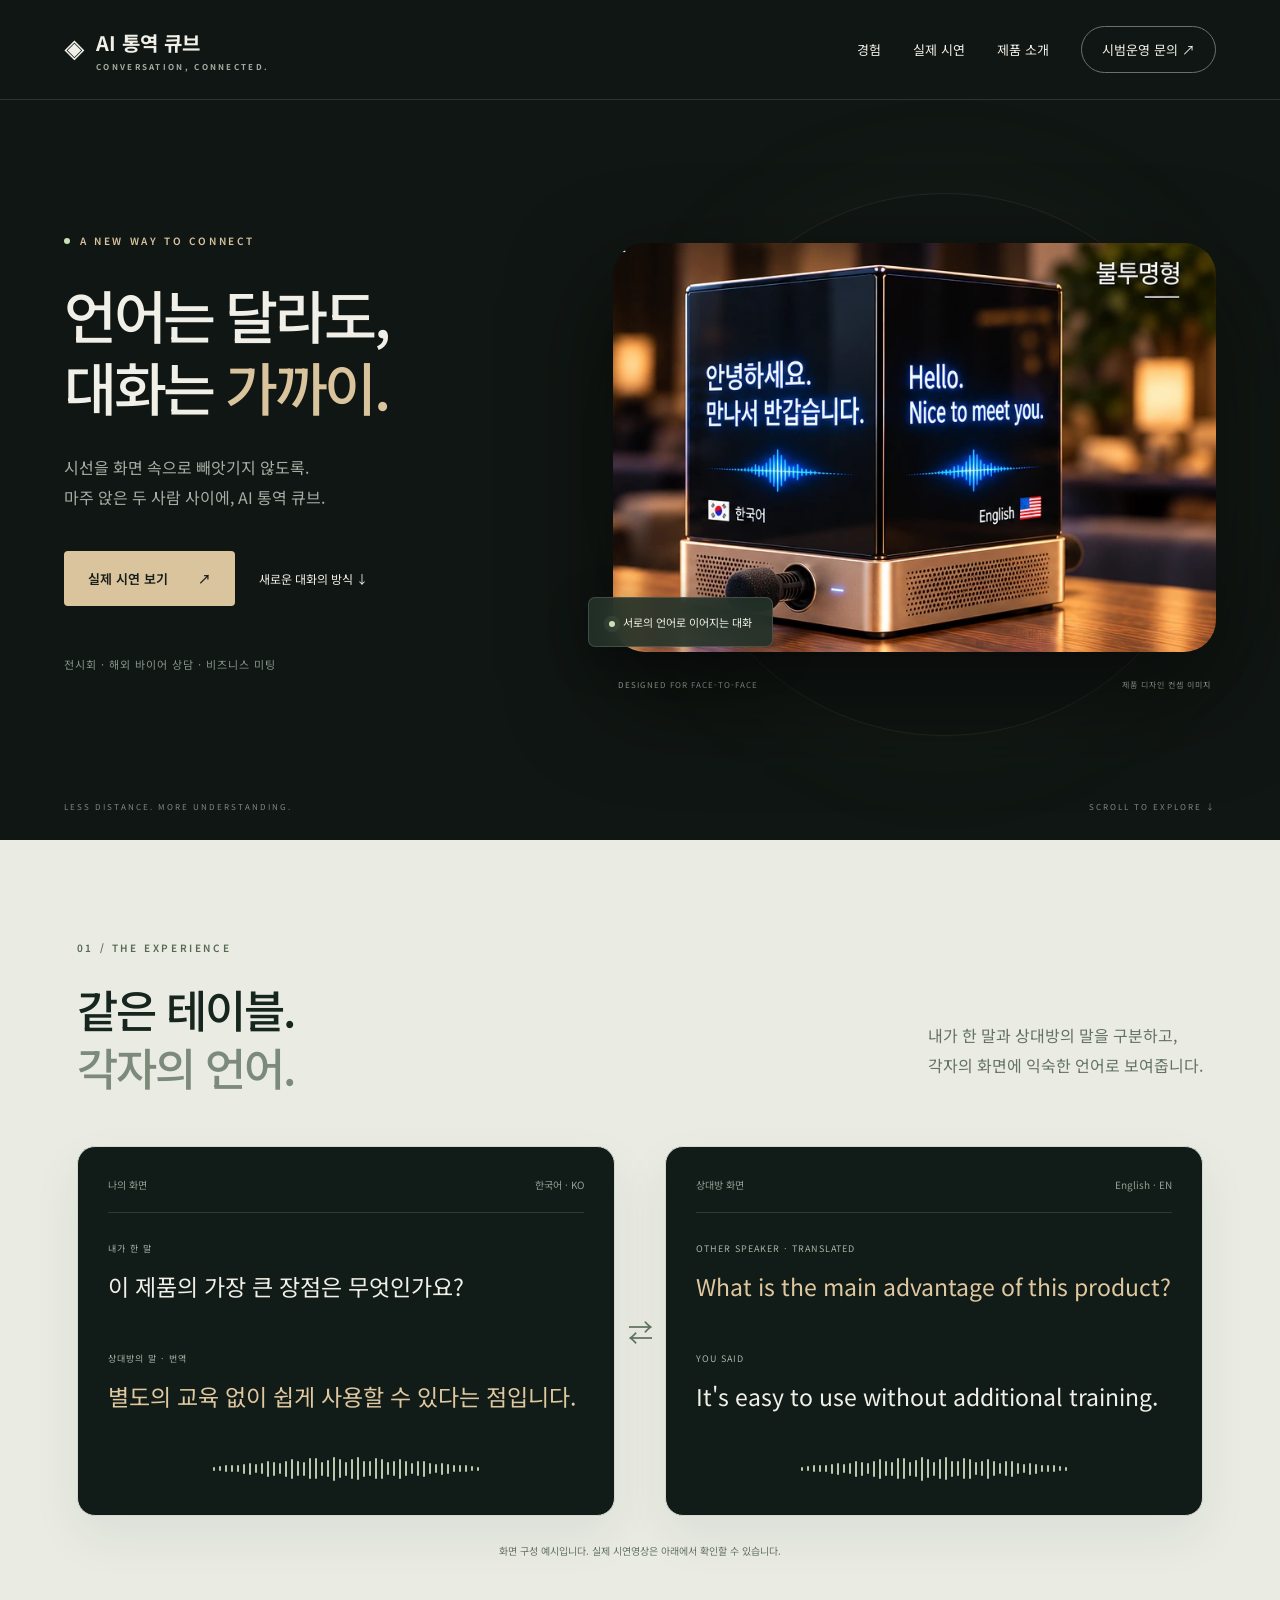
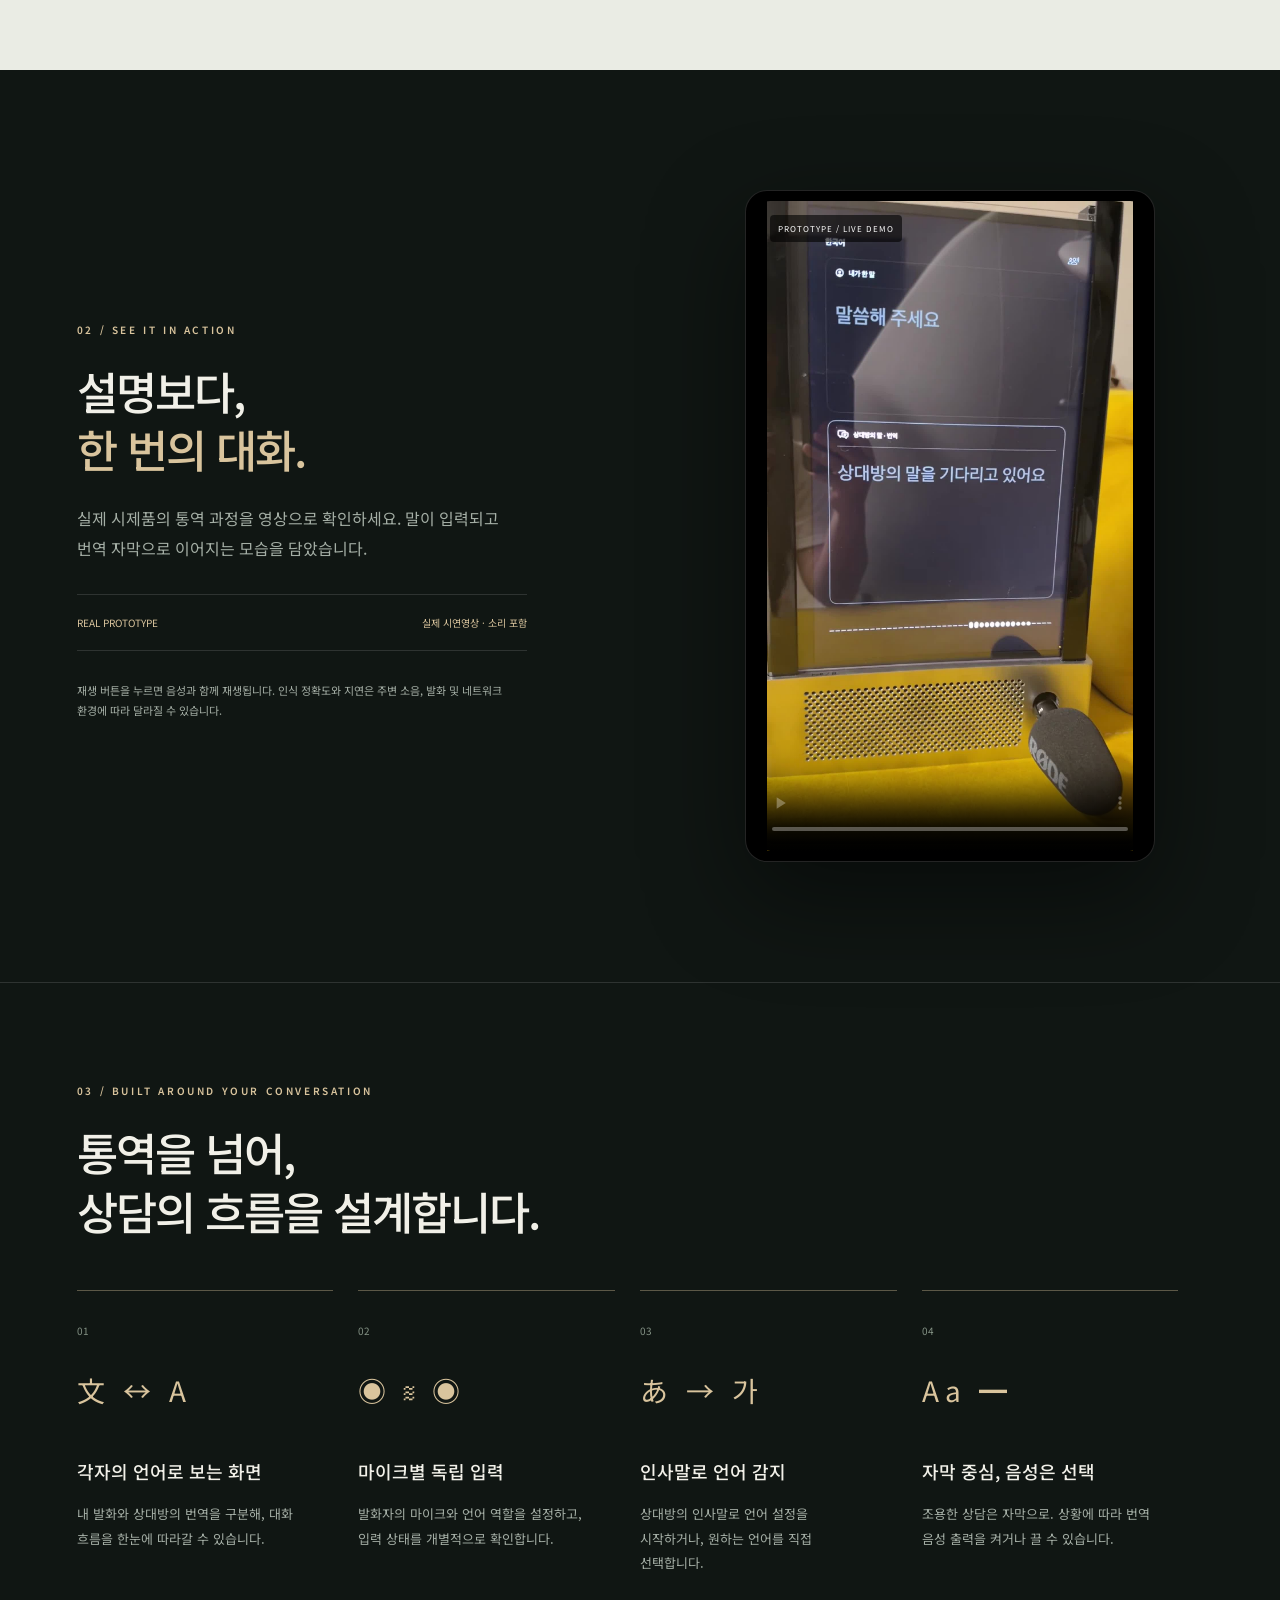
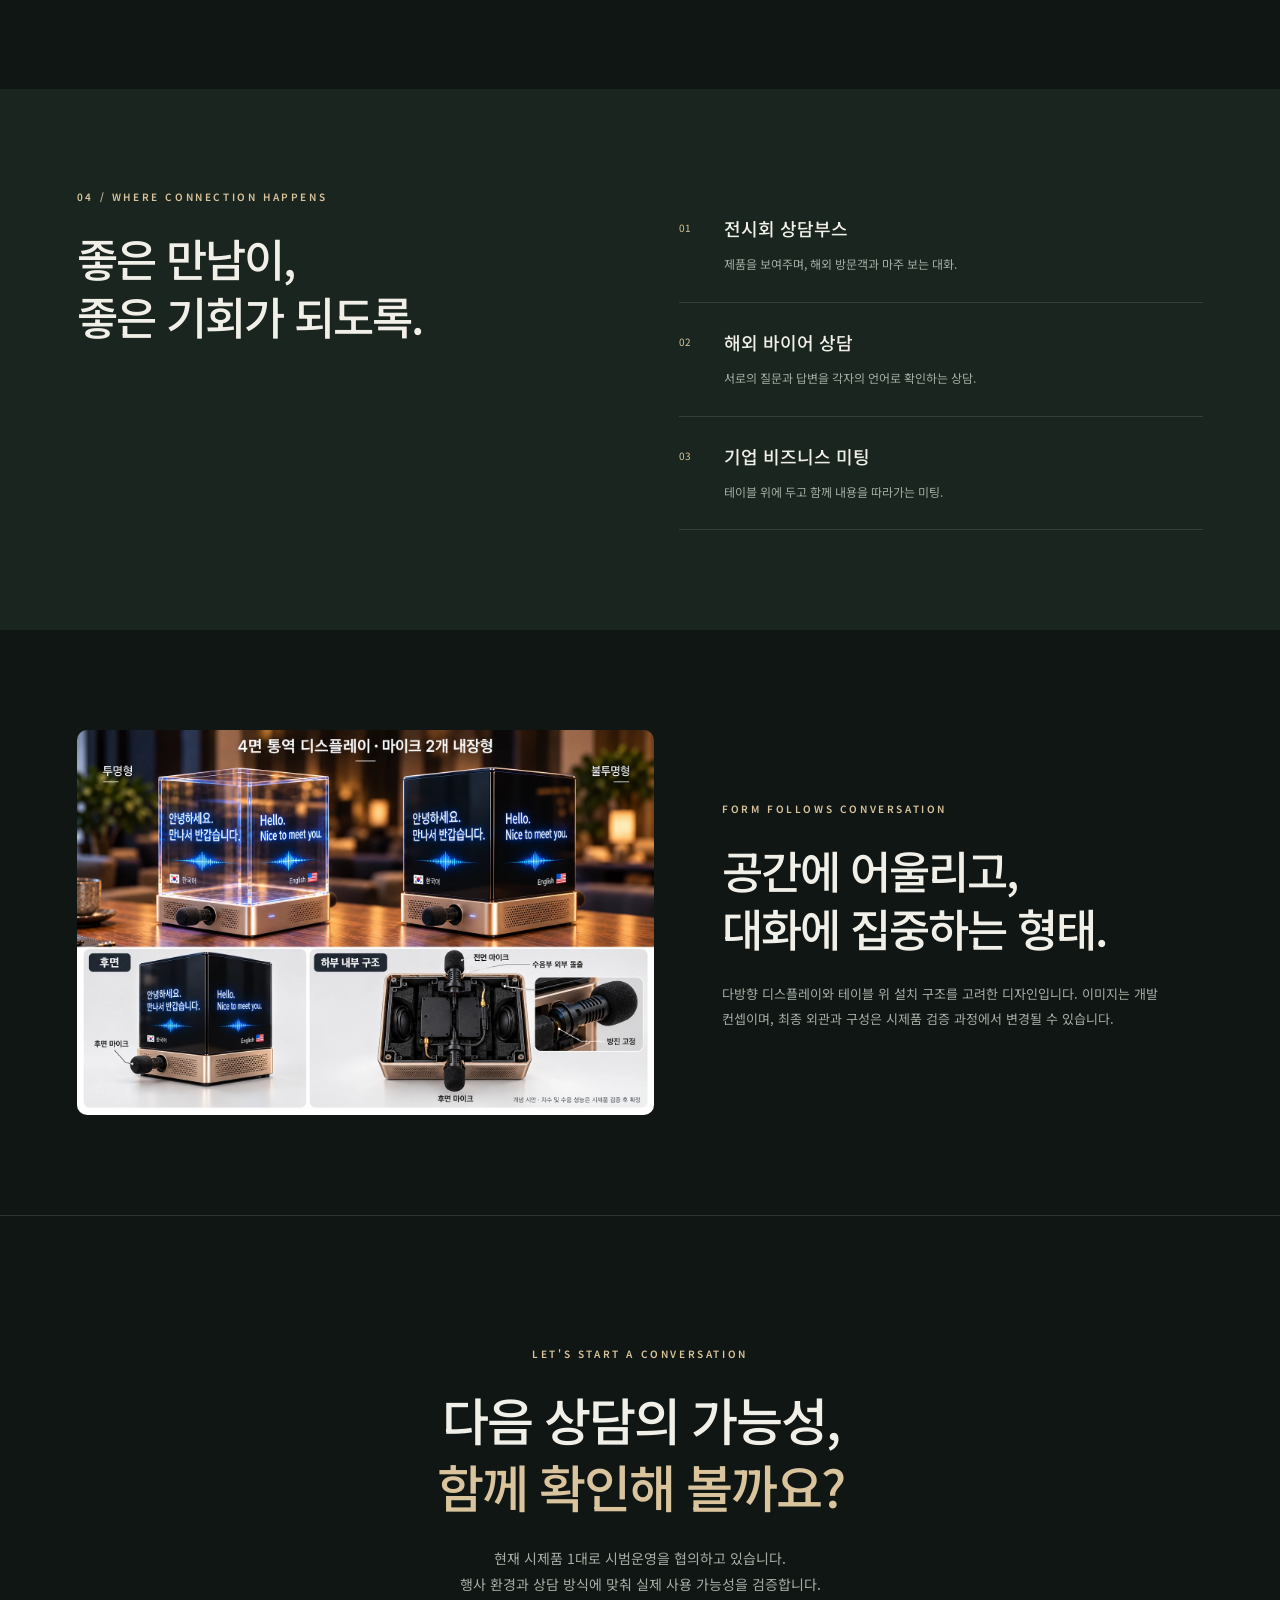
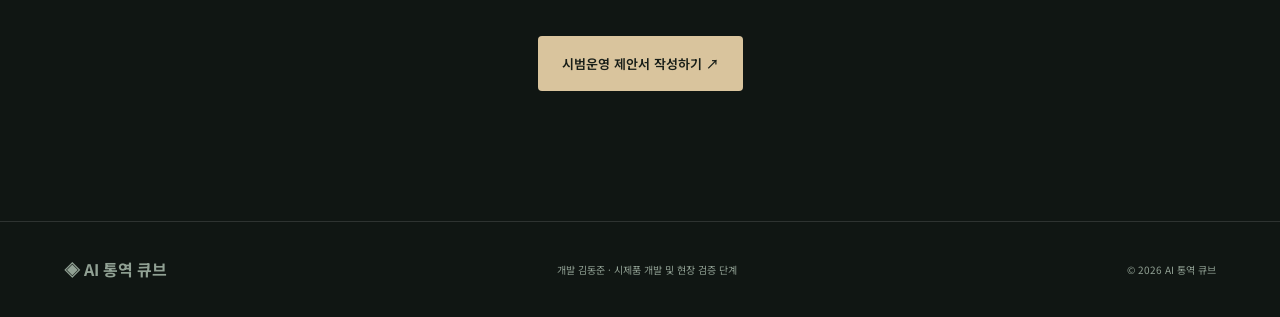
==== index.html @ 4a71ba2c "Create AI interpreter cube product website" ====
<!doctype html><html lang="ko"><head><meta charset="utf-8"><meta name="viewport" content="width=device-width,initial-scale=1"><meta name="theme-color" content="#101613"><meta name="description" content="마주 보는 대화, 각자의 언어로. 전시회와 해외 바이어 상담을 위한 AI 통역 큐브 시제품을 만나보세요."><title>AI 통역 큐브 — 대화에는 경계가 없도록</title><link rel="stylesheet" href="style.css"></head><body>
<a class="skip" href="#main">본문 바로가기</a><header><a class="brand" href="#">◈ <span>AI 통역 큐브<small>CONVERSATION, CONNECTED.</small></span></a><nav aria-label="주 메뉴"><a href="#experience">경험</a><a href="#demo">실제 시연</a><a href="#details">제품 소개</a><a class="nav-cta" href="#contact">시범운영 문의 ↗</a></nav></header>
<main id="main"><section class="hero"><div class="hero-copy"><div class="eyebrow"><i></i> A NEW WAY TO CONNECT</div><h1>언어는 달라도,<br>대화는 <em>가까이.</em></h1><p>시선을 화면 속으로 빼앗기지 않도록.<br>마주 앉은 두 사람 사이에, AI 통역 큐브.</p><div class="actions"><a class="button primary" href="#demo">실제 시연 보기 <span>↗</span></a><a class="text-link" href="#experience">새로운 대화의 방식 ↓</a></div><div class="hero-note">전시회 · 해외 바이어 상담 · 비즈니스 미팅</div></div><figure class="hero-product"><div class="orbit"></div><img src="assets/cube.webp" alt="검은 디스플레이와 샴페인 골드 하부를 가진 AI 통역 큐브 컨셉" fetchpriority="high"><figcaption><span>DESIGNED FOR FACE-TO-FACE</span><span>제품 디자인 컨셉 이미지</span></figcaption><div class="floating-label"><span class="pulse"></span>서로의 언어로 이어지는 대화</div></figure><div class="hero-bottom"><span>LESS DISTANCE. MORE UNDERSTANDING.</span><span>SCROLL TO EXPLORE ↓</span></div></section>
<section id="experience" class="experience section"><div class="eyebrow">01 / THE EXPERIENCE</div><div class="section-heading"><h2>같은 테이블.<br><span>각자의 언어.</span></h2><p>내가 한 말과 상대방의 말을 구분하고,<br>각자의 화면에 익숙한 언어로 보여줍니다.</p></div><div class="conversation"><article class="screen"><div class="screen-top"><span>나의 화면</span><span>한국어 · KO</span></div><div class="message own"><small>내가 한 말</small><p>이 제품의 가장 큰 장점은 무엇인가요?</p></div><div class="message translated"><small>상대방의 말 · 번역</small><p>별도의 교육 없이 쉽게 사용할 수 있다는 점입니다.</p></div><div class="wave" aria-hidden="true"></div></article><div class="connection" aria-hidden="true">⇄</div><article class="screen"><div class="screen-top"><span>상대방 화면</span><span>English · EN</span></div><div class="message translated"><small>OTHER SPEAKER · TRANSLATED</small><p>What is the main advantage of this product?</p></div><div class="message own"><small>YOU SAID</small><p>It's easy to use without additional training.</p></div><div class="wave" aria-hidden="true"></div></article></div><p class="caption">화면 구성 예시입니다. 실제 시연영상은 아래에서 확인할 수 있습니다.</p></section>
<section id="demo" class="demo section"><div class="demo-copy"><div class="eyebrow">02 / SEE IT IN ACTION</div><h2>설명보다,<br><em>한 번의 대화.</em></h2><p>실제 시제품의 통역 과정을 영상으로 확인하세요. 말이 입력되고 번역 자막으로 이어지는 모습을 담았습니다.</p><div class="demo-meta"><span>REAL PROTOTYPE</span><span>실제 시연영상 · 소리 포함</span></div><p class="fine">재생 버튼을 누르면 음성과 함께 재생됩니다. 인식 정확도와 지연은 주변 소음, 발화 및 네트워크 환경에 따라 달라질 수 있습니다.</p></div><div class="video-frame"><video controls playsinline preload="metadata" poster="assets/poster.jpg"><source src="assets/demo.mp4" type="video/mp4">브라우저가 동영상 재생을 지원하지 않습니다. <a href="assets/demo.mp4">영상 다운로드</a></video><span class="video-tag">PROTOTYPE / LIVE DEMO</span></div></section>
<section id="details" class="features section"><div class="eyebrow">03 / BUILT AROUND YOUR CONVERSATION</div><h2>통역을 넘어,<br>상담의 흐름을 설계합니다.</h2><div class="feature-grid"><article><b>01</b><div class="icon">文 ↔ A</div><h3>각자의 언어로 보는 화면</h3><p>내 발화와 상대방의 번역을 구분해, 대화 흐름을 한눈에 따라갈 수 있습니다.</p></article><article><b>02</b><div class="icon">◉ ≋ ◉</div><h3>마이크별 독립 입력</h3><p>발화자의 마이크와 언어 역할을 설정하고, 입력 상태를 개별적으로 확인합니다.</p></article><article><b>03</b><div class="icon">あ → 가</div><h3>인사말로 언어 감지</h3><p>상대방의 인사말로 언어 설정을 시작하거나, 원하는 언어를 직접 선택합니다.</p></article><article><b>04</b><div class="icon">Aa ━</div><h3>자막 중심, 음성은 선택</h3><p>조용한 상담은 자막으로. 상황에 따라 번역 음성 출력을 켜거나 끌 수 있습니다.</p></article></div></section>
<section class="usecase section"><div class="usecase-title"><div class="eyebrow">04 / WHERE CONNECTION HAPPENS</div><h2>좋은 만남이,<br>좋은 기회가 되도록.</h2></div><div class="usecase-list"><article><span>01</span><h3>전시회 상담부스</h3><p>제품을 보여주며, 해외 방문객과 마주 보는 대화.</p></article><article><span>02</span><h3>해외 바이어 상담</h3><p>서로의 질문과 답변을 각자의 언어로 확인하는 상담.</p></article><article><span>03</span><h3>기업 비즈니스 미팅</h3><p>테이블 위에 두고 함께 내용을 따라가는 미팅.</p></article></div></section>
<section class="design section"><img src="assets/concept.webp" alt="AI 통역 큐브의 외관 및 전후면 마이크 배치 컨셉" loading="lazy"><div><div class="eyebrow">FORM FOLLOWS CONVERSATION</div><h2>공간에 어울리고,<br>대화에 집중하는 형태.</h2><p>다방향 디스플레이와 테이블 위 설치 구조를 고려한 디자인입니다. 이미지는 개발 컨셉이며, 최종 외관과 구성은 시제품 검증 과정에서 변경될 수 있습니다.</p></div></section>
<section id="contact" class="contact section"><div class="eyebrow">LET'S START A CONVERSATION</div><h2>다음 상담의 가능성,<br><em>함께 확인해 볼까요?</em></h2><p>현재 시제품 1대로 시범운영을 협의하고 있습니다.<br>행사 환경과 상담 방식에 맞춰 실제 사용 가능성을 검증합니다.</p><button class="button primary" id="inquiry">시범운영 제안서 작성하기 ↗</button><div id="inquiry-panel" hidden><form id="inquiry-form"><label>회사 / 행사명<input name="company" required placeholder="회사 또는 행사 이름"></label><label>회신 이메일<input name="email" type="email" required placeholder="name@company.com"></label><label>문의 내용<textarea name="message" rows="4" required placeholder="행사 일정, 장소, 사용 환경 등을 알려주세요."></textarea></label><button class="button primary" type="submit">문의 내용 파일로 저장 ↓</button><p class="fine">현재 온라인 전송은 연결 전입니다. 내용을 파일로 저장한 뒤 제품 담당자에게 전달해 주세요.</p><p id="form-status" role="status"></p></form></div></section></main><footer><a class="brand" href="#">◈ AI 통역 큐브</a><span>개발 김동준 · 시제품 개발 및 현장 검증 단계</span><span>© 2026 AI 통역 큐브</span></footer><script src="app.js"></script></body></html>
---- style.css ----
@import url('https://fonts.googleapis.com/css2?family=Noto+Sans+KR:wght@400;500;600;700;800&display=swap');
:root{--bg:#101613;--cream:#f1f0e8;--muted:#a4aea5;--gold:#d9c49d;--line:#ffffff20}*{box-sizing:border-box}html{scroll-behavior:smooth;scroll-padding-top:110px}body{margin:0;background:var(--bg);color:var(--cream);font-family:'Noto Sans KR',sans-serif;word-break:keep-all;-webkit-font-smoothing:antialiased}a{color:inherit;text-decoration:none}button,input,textarea{font:inherit}button,a,input,textarea{outline-offset:6px}header{height:100px;display:flex;align-items:center;justify-content:space-between;padding:0 5%;border-bottom:1px solid var(--line);position:relative;z-index:3}.brand{display:flex;gap:12px;align-items:center;font-size:20px;font-weight:700}.brand>span{display:grid;gap:4px}.brand small{font-size:8px;letter-spacing:2.3px;color:var(--muted)}nav{display:flex;gap:32px;align-items:center;font-size:13px}nav a:hover,.text-link:hover{color:var(--gold)}.nav-cta{border:1px solid #697269;border-radius:30px;padding:13px 20px}.skip{position:fixed;top:-100px;background:white;color:black;z-index:9;padding:15px}.skip:focus{top:0}.hero{position:relative;min-height:740px;max-width:1600px;margin:auto;display:grid;grid-template-columns:1fr 1.15fr;align-items:center;gap:24px;padding:75px 5% 110px;overflow:hidden}.eyebrow{font-size:10px;letter-spacing:2.6px;font-weight:600;color:var(--gold);display:flex;align-items:center;gap:10px}.eyebrow i,.pulse{width:6px;height:6px;display:inline-block;background:#c8e0b4;border-radius:50%}.hero h1{font-size:clamp(44px,4.5vw,76px);font-weight:500;line-height:1.25;letter-spacing:-3.5px;margin:30px 0}em{font-style:normal;color:var(--gold)}p{font-size:16px;line-height:1.9;color:var(--muted)}.actions{display:flex;align-items:center;gap:24px;margin-top:38px}.button{display:inline-flex;gap:30px;justify-content:space-between;align-items:center;border-radius:4px;border:0;padding:18px 24px;font-size:13px;font-weight:600;cursor:pointer;transition:transform .3s,background .3s}.primary{background:var(--gold);color:#171d17}.primary:hover{background:#ead7b8;transform:translateY(-3px)}.text-link{font-size:12px}.hero-note{margin-top:50px;font-size:11px;color:#859389;letter-spacing:1px}.hero-product{margin:0;position:relative;padding:50px 0 0;perspective:1000px}.hero-product>img{width:100%;border-radius:32px;position:relative;box-shadow:0 40px 100px #0008;animation:float 8s ease-in-out infinite}.hero-product figcaption{display:flex;justify-content:space-between;font-size:8px;color:var(--muted);letter-spacing:1px;margin:22px 5px}.orbit{position:absolute;width:90%;aspect-ratio:1;border:1px solid #d9c49d18;border-radius:50%;top:0;left:10%;box-shadow:0 0 150px #b3b98b0c}.floating-label{position:absolute;bottom:65px;left:-25px;background:#233229e8;border:1px solid #ffffff25;padding:16px 20px;font-size:11px;border-radius:7px;backdrop-filter:blur(12px);box-shadow:0 10px 40px #0005}.pulse{margin-right:8px;box-shadow:0 0 0 5px #c8e0b411}.hero-bottom{position:absolute;bottom:28px;left:5%;right:5%;display:flex;justify-content:space-between;color:#7b8a80;font-size:8px;letter-spacing:2px}.section{padding:100px 6%;max-width:1600px;margin:auto}.experience{background:#eaece4;color:#16251d;max-width:none}.experience>.eyebrow{color:#566951}.section-heading{display:flex;justify-content:space-between;align-items:end;margin:25px 0 50px}h2{font-size:clamp(32px,3.5vw,52px);font-weight:500;letter-spacing:-2px;line-height:1.3;margin:25px 0}.section-heading h2{margin:0}.section-heading h2 span{color:#7c8a7b}.section-heading p{color:#657262}.conversation{display:grid;grid-template-columns:1fr 50px 1fr;align-items:center}.screen{background:#111b17;border:1px solid #d5d9cd;border-radius:18px;padding:30px;min-height:370px;box-shadow:0 20px 50px #14291c12;color:var(--cream)}.screen-top{display:flex;justify-content:space-between;font-size:10px;color:#91a194;border-bottom:1px solid var(--line);padding-bottom:20px}.message{padding:20px 0 6px}.message small{font-size:9px;letter-spacing:1px;color:#a4b5a6}.message p{color:#f1f0e8;font-size:23px;line-height:1.55;margin:12px 0}.message.translated p{color:#dfc89f}.connection{text-align:center;font-size:25px;color:#60745e}.wave{height:22px;display:flex;align-items:center;justify-content:center;gap:4px;margin-top:25px}.wave i{width:2px;height:var(--h);background:#b6c9ac;border-radius:2px;animation:wave 1.4s ease-in-out infinite;animation-delay:var(--d)}.caption{font-size:10px;text-align:center;color:#63725f;margin-top:25px}.demo{display:grid;grid-template-columns:1fr 1fr;align-items:center;gap:10%;padding-top:120px;padding-bottom:120px}.demo-copy{max-width:450px}.demo-meta{border-top:1px solid var(--line);border-bottom:1px solid var(--line);padding:20px 0;display:flex;justify-content:space-between;font-size:10px;color:var(--gold);margin:30px 0}.fine{font-size:11px;line-height:1.8}.video-frame{max-width:410px;justify-self:center;position:relative;width:100%;background:#000;border:1px solid #ffffff24;padding:10px;border-radius:22px;box-shadow:0 35px 100px #0007}.video-frame video{width:100%;display:block;border-radius:14px;max-height:650px;background:#000}.video-tag{position:absolute;top:24px;left:24px;font-size:8px;background:#0009;padding:8px;border-radius:4px;pointer-events:none;color:#fff;letter-spacing:1px}.features{border-top:1px solid var(--line)}.feature-grid{display:grid;grid-template-columns:repeat(4,1fr);gap:0;margin-top:50px}.feature-grid article{border-top:1px solid #d9c49d60;padding:25px 25px 0 0;margin-right:25px}.feature-grid b{font-size:10px;color:#849285;font-weight:400}.icon{font-size:28px;color:var(--gold);height:100px;display:flex;align-items:center;letter-spacing:5px}h3{font-size:18px;font-weight:500}.feature-grid p{font-size:13px}.usecase{display:grid;grid-template-columns:1fr 1fr;gap:7%;background:#19251e;max-width:none}.usecase-list article{display:grid;grid-template-columns:30px 1fr;gap:0 15px;padding:26px 0;border-bottom:1px solid var(--line)}.usecase-list article>span{grid-row:span 2;font-size:10px;color:var(--gold);padding-top:5px}.usecase-list h3{margin:0}.usecase-list p{font-size:12px;margin-bottom:0}.design{display:grid;grid-template-columns:1.2fr 1fr;gap:6%;align-items:center}.design img{width:100%;border-radius:10px}.design p{font-size:13px}.contact{text-align:center;padding-top:130px;padding-bottom:130px;border-top:1px solid var(--line)}.contact .eyebrow{justify-content:center}.contact h2{font-size:clamp(35px,4vw,60px)}.contact .button{margin-top:24px}.contact p{font-size:14px}footer{padding:35px 5%;border-top:1px solid var(--line);display:flex;justify-content:space-between;align-items:center;color:#91a194;gap:20px}footer .brand{font-size:16px}footer span{font-size:10px}#inquiry-panel{max-width:550px;margin:40px auto 0;text-align:left}form{display:grid;gap:18px}label{display:grid;gap:10px;font-size:12px}input,textarea{width:100%;border:1px solid #ffffff30;background:#1e2c23;color:white;border-radius:6px;padding:15px}textarea{resize:vertical}.reveal{opacity:0;transform:translateY(22px);transition:opacity .8s,transform .8s}.reveal.visible{opacity:1;transform:none}@keyframes float{50%{transform:translateY(-12px)}}@keyframes wave{50%{transform:scaleY(.4)}}@media(max-width:900px){header{height:85px}nav{gap:20px}nav>a:not(.nav-cta){display:none}.hero{grid-template-columns:1fr;padding-top:55px}.hero-copy{max-width:620px}.hero-product{max-width:650px;margin:0 auto;width:100%;padding-top:15px}.hero h1{font-size:56px}.hero-bottom{font-size:7px}.section{padding:70px 6%}.demo{gap:6%}.feature-grid{grid-template-columns:1fr 1fr;gap:30px}.design{grid-template-columns:1fr}.design img{order:2}.floating-label{left:10px}.section-heading{align-items:start;gap:30px}.message p{font-size:19px}.screen{padding:22px}.usecase{grid-template-columns:1fr}.demo h2{font-size:40px}}@media(max-width:600px){.brand{font-size:15px}.nav-cta{padding:11px 13px;font-size:10px}.hero h1{font-size:46px;letter-spacing:-2.5px}.actions{gap:16px}.button{padding:16px;font-size:12px}.text-link{font-size:10px}.hero-bottom span:last-child{display:none}.hero-note{margin-top:28px}.hero-product figcaption{font-size:7px}.section-heading{display:block}.section-heading p{font-size:13px;margin-top:25px}.conversation{grid-template-columns:1fr;gap:18px}.connection{display:none}.screen{min-height:320px}.message p{font-size:22px}.demo{grid-template-columns:1fr;gap:35px}.video-frame{max-width:330px}.feature-grid{gap:24px}.feature-grid article{padding-right:8px;margin:0}.feature-grid h3{font-size:15px}.feature-grid p{font-size:12px}footer{flex-wrap:wrap}footer .brand{width:100%}.contact p{font-size:12px}.floating-label{font-size:9px;padding:12px}}@media(prefers-reduced-motion:reduce){html{scroll-behavior:auto}*,*::before,*::after{animation:none!important;transition:none!important}.reveal{opacity:1;transform:none}}
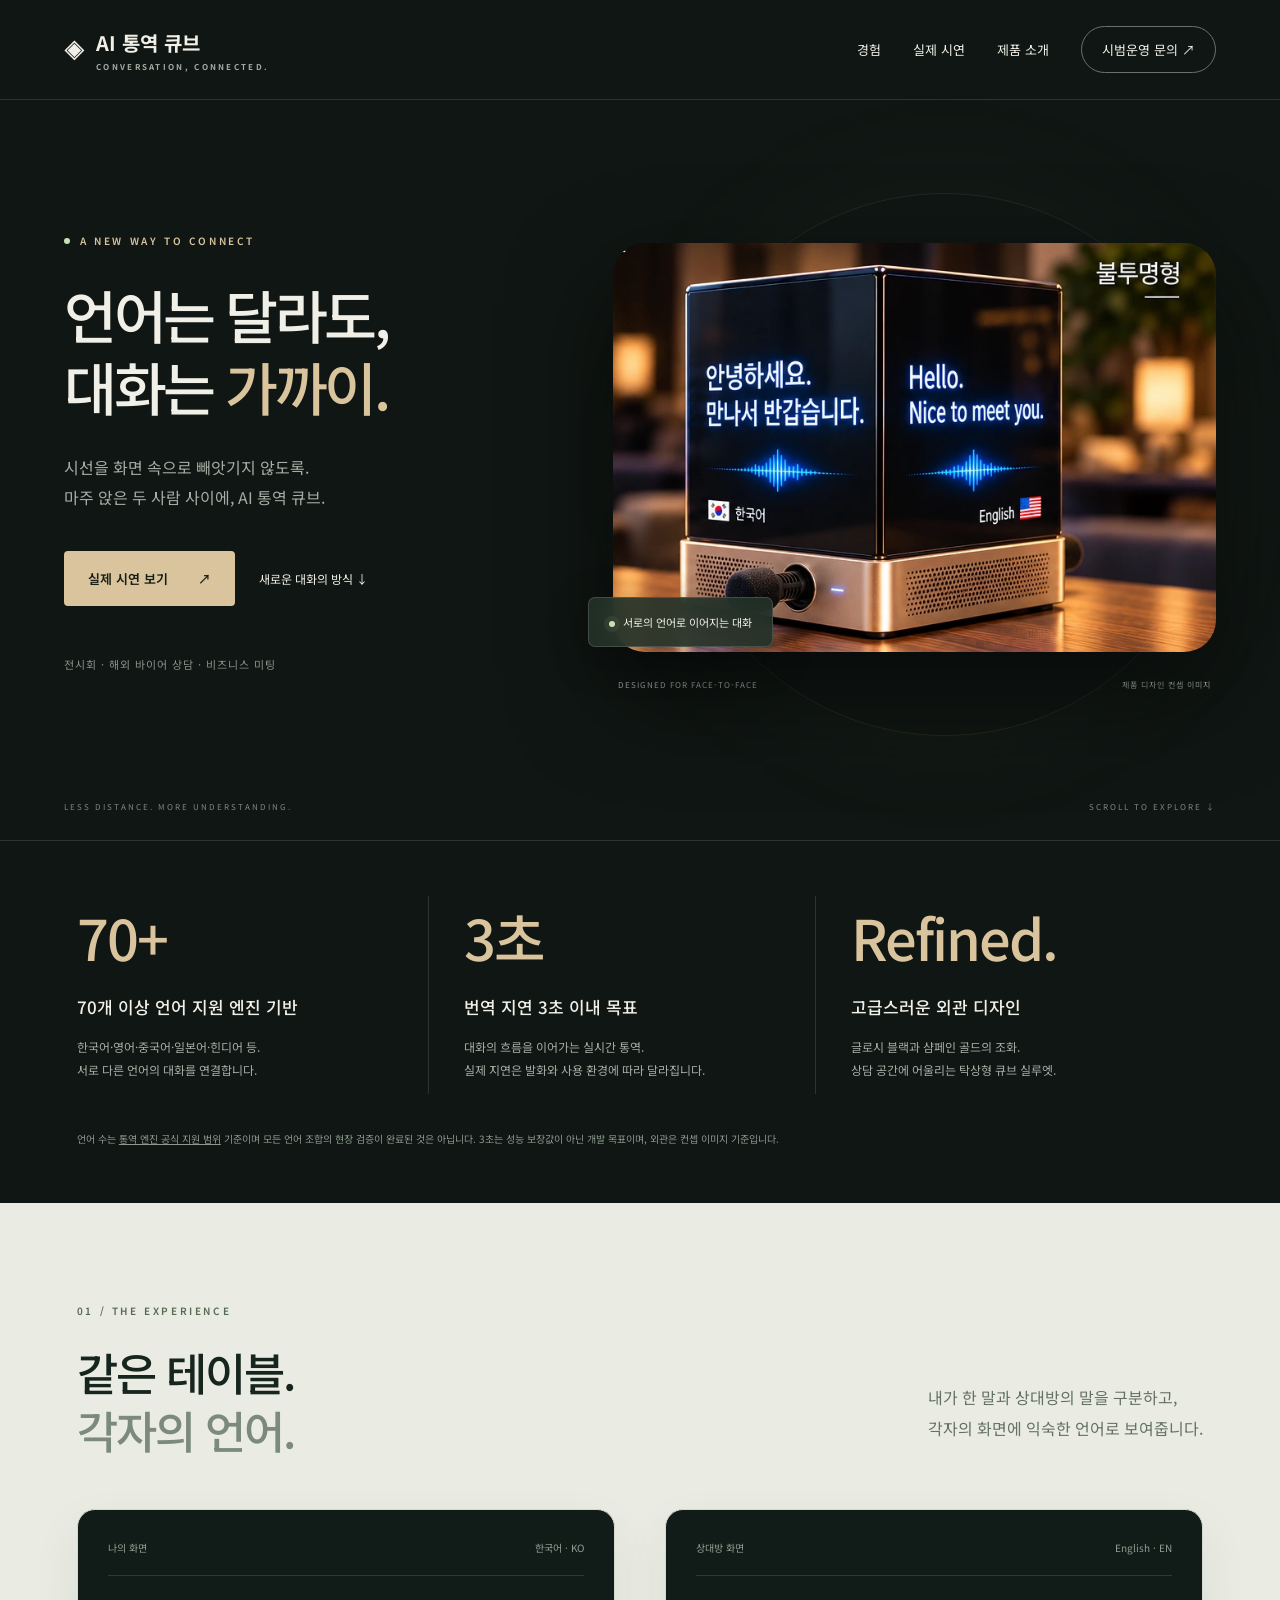
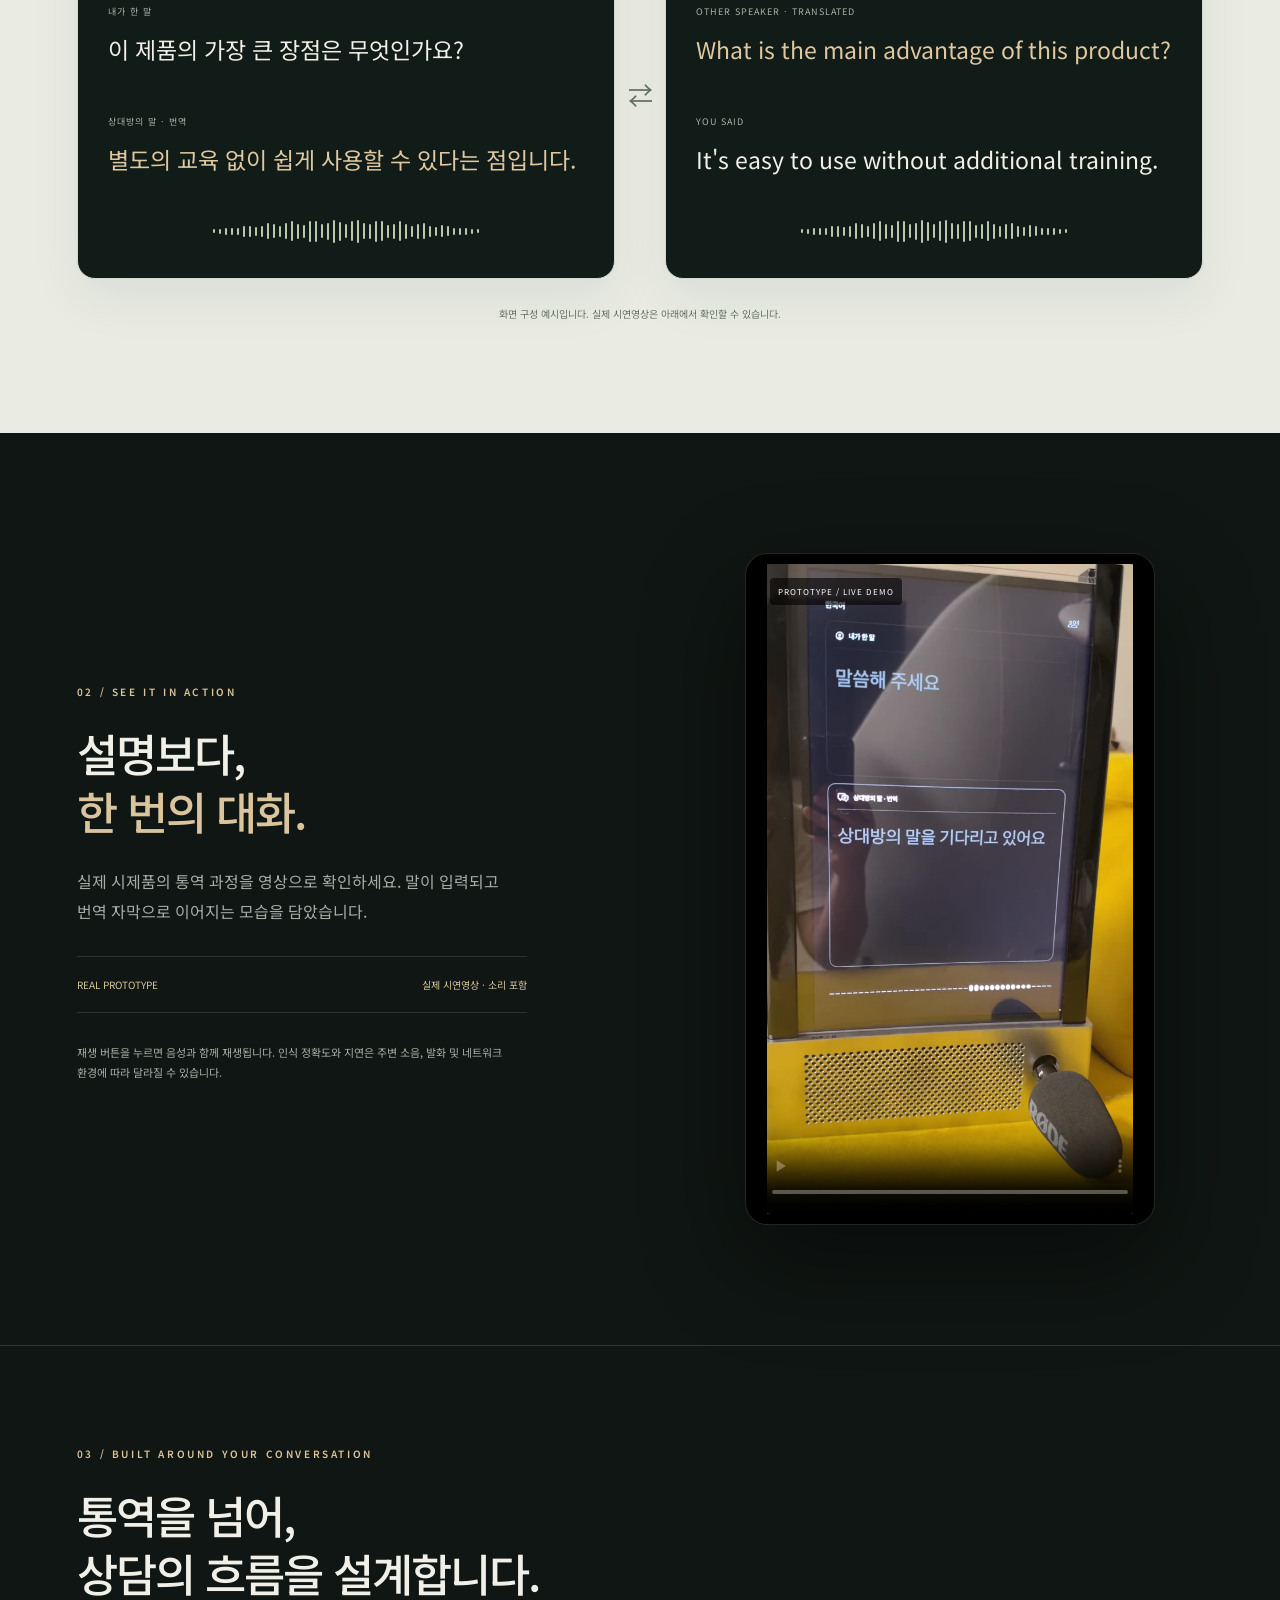
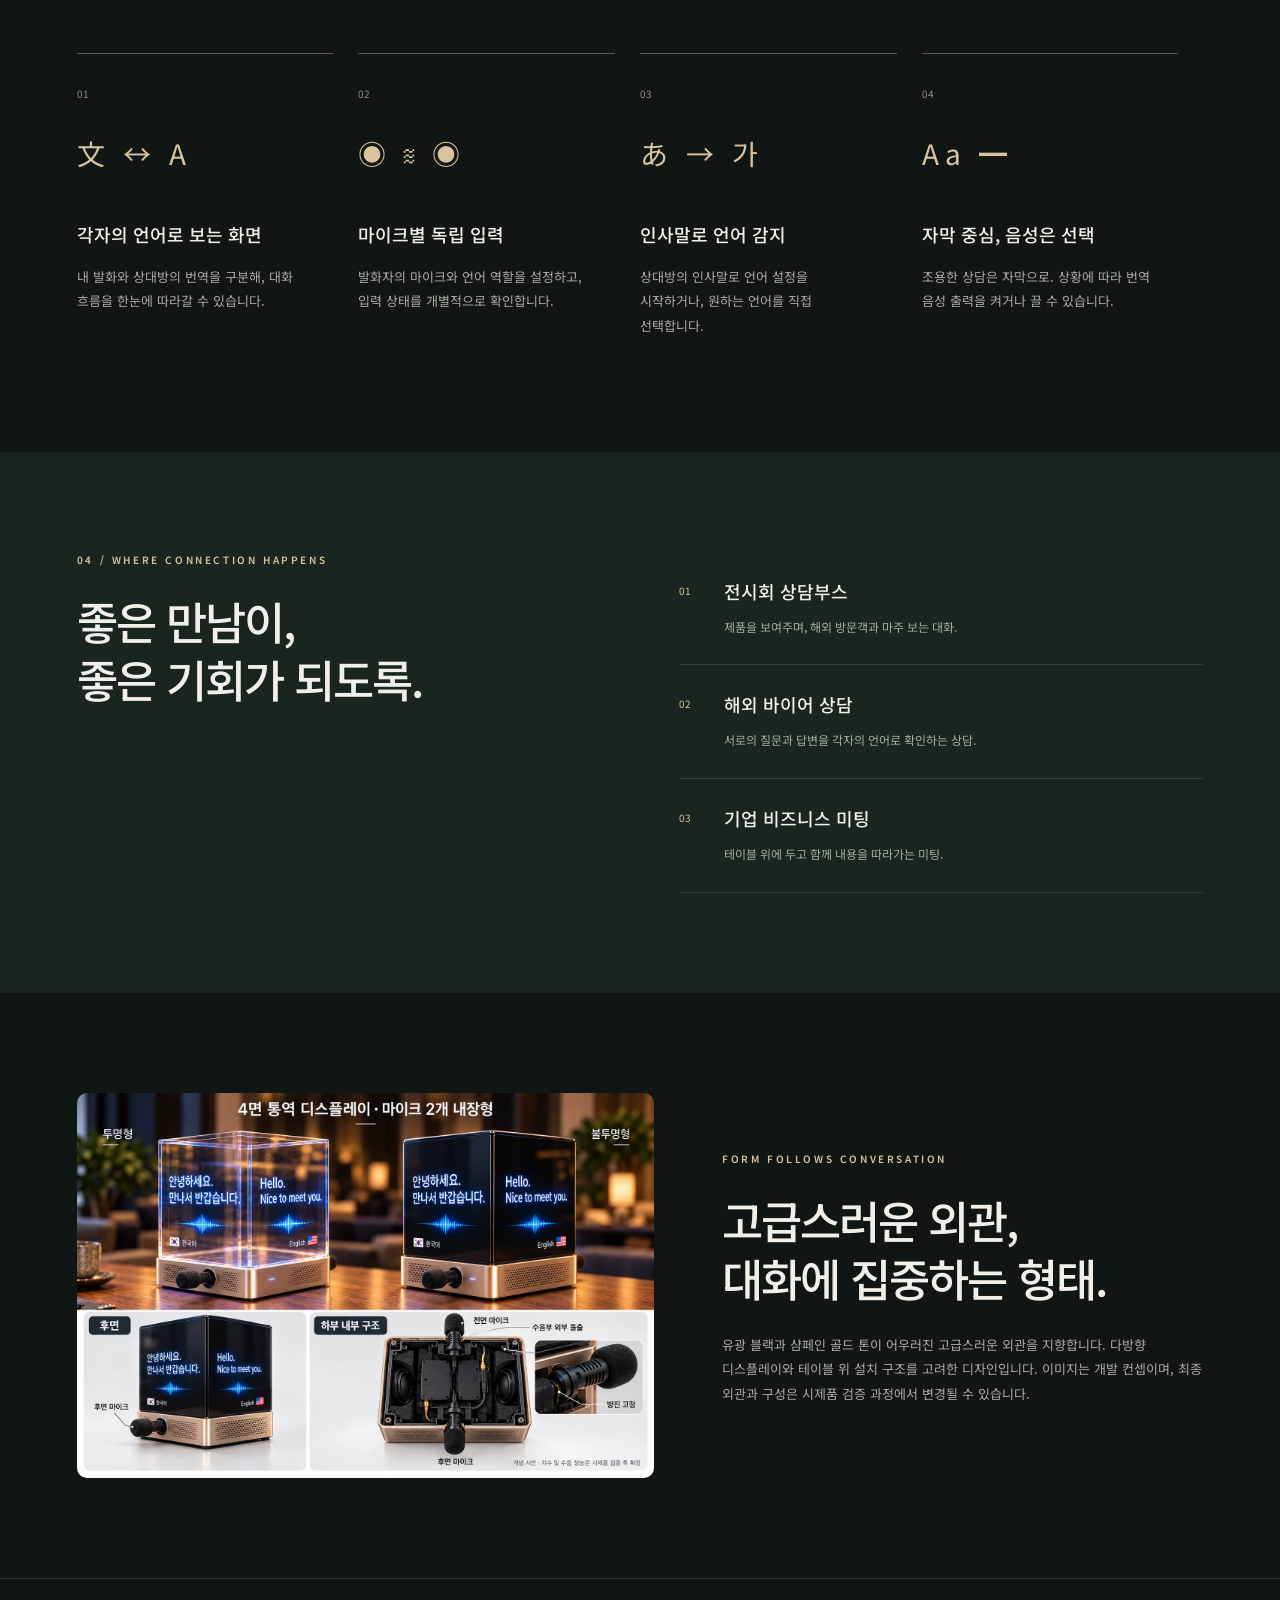
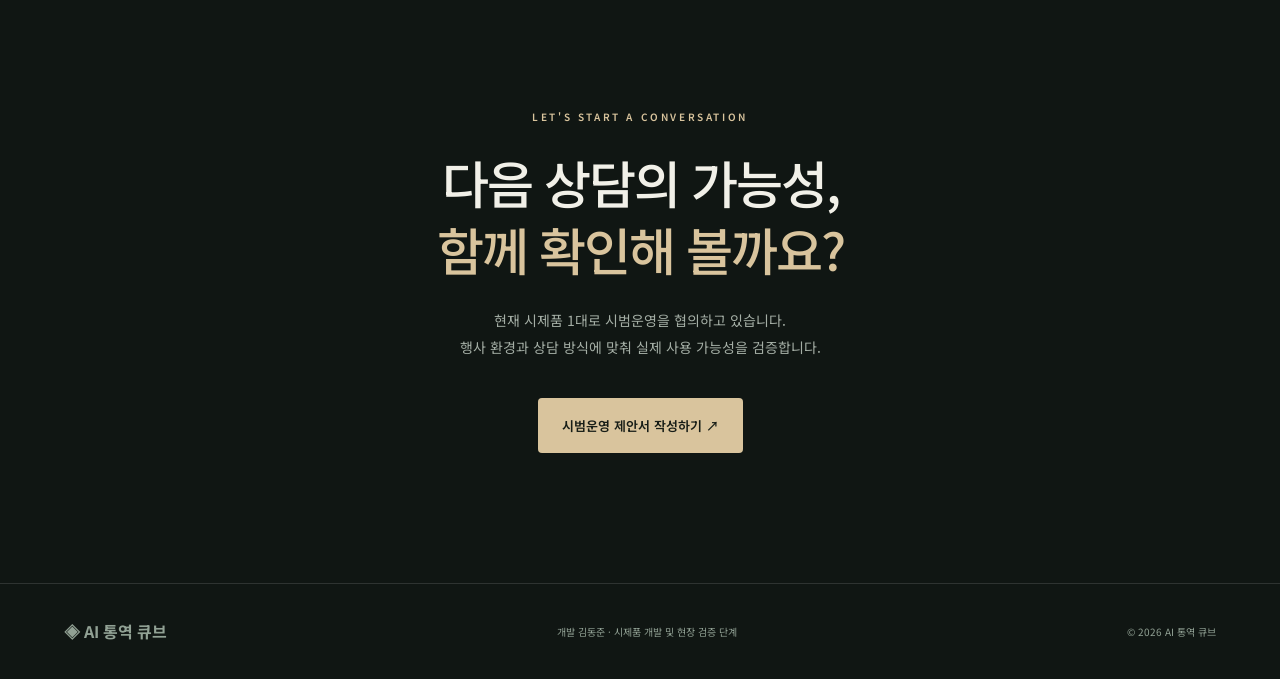
==== commit 06f0afc6: "Add language coverage, latency target and premium design highlights" ====
--- a/index.html
+++ b/index.html
@@ -1,9 +1,9 @@
 <!doctype html><html lang="ko"><head><meta charset="utf-8"><meta name="viewport" content="width=device-width,initial-scale=1"><meta name="theme-color" content="#101613"><meta name="description" content="마주 보는 대화, 각자의 언어로. 전시회와 해외 바이어 상담을 위한 AI 통역 큐브 시제품을 만나보세요."><title>AI 통역 큐브 — 대화에는 경계가 없도록</title><link rel="stylesheet" href="style.css"></head><body>
 <a class="skip" href="#main">본문 바로가기</a><header><a class="brand" href="#">◈ <span>AI 통역 큐브<small>CONVERSATION, CONNECTED.</small></span></a><nav aria-label="주 메뉴"><a href="#experience">경험</a><a href="#demo">실제 시연</a><a href="#details">제품 소개</a><a class="nav-cta" href="#contact">시범운영 문의 ↗</a></nav></header>
 <main id="main"><section class="hero"><div class="hero-copy"><div class="eyebrow"><i></i> A NEW WAY TO CONNECT</div><h1>언어는 달라도,<br>대화는 <em>가까이.</em></h1><p>시선을 화면 속으로 빼앗기지 않도록.<br>마주 앉은 두 사람 사이에, AI 통역 큐브.</p><div class="actions"><a class="button primary" href="#demo">실제 시연 보기 <span>↗</span></a><a class="text-link" href="#experience">새로운 대화의 방식 ↓</a></div><div class="hero-note">전시회 · 해외 바이어 상담 · 비즈니스 미팅</div></div><figure class="hero-product"><div class="orbit"></div><img src="assets/cube.webp" alt="검은 디스플레이와 샴페인 골드 하부를 가진 AI 통역 큐브 컨셉" fetchpriority="high"><figcaption><span>DESIGNED FOR FACE-TO-FACE</span><span>제품 디자인 컨셉 이미지</span></figcaption><div class="floating-label"><span class="pulse"></span>서로의 언어로 이어지는 대화</div></figure><div class="hero-bottom"><span>LESS DISTANCE. MORE UNDERSTANDING.</span><span>SCROLL TO EXPLORE ↓</span></div></section>
-<section id="experience" class="experience section"><div class="eyebrow">01 / THE EXPERIENCE</div><div class="section-heading"><h2>같은 테이블.<br><span>각자의 언어.</span></h2><p>내가 한 말과 상대방의 말을 구분하고,<br>각자의 화면에 익숙한 언어로 보여줍니다.</p></div><div class="conversation"><article class="screen"><div class="screen-top"><span>나의 화면</span><span>한국어 · KO</span></div><div class="message own"><small>내가 한 말</small><p>이 제품의 가장 큰 장점은 무엇인가요?</p></div><div class="message translated"><small>상대방의 말 · 번역</small><p>별도의 교육 없이 쉽게 사용할 수 있다는 점입니다.</p></div><div class="wave" aria-hidden="true"></div></article><div class="connection" aria-hidden="true">⇄</div><article class="screen"><div class="screen-top"><span>상대방 화면</span><span>English · EN</span></div><div class="message translated"><small>OTHER SPEAKER · TRANSLATED</small><p>What is the main advantage of this product?</p></div><div class="message own"><small>YOU SAID</small><p>It's easy to use without additional training.</p></div><div class="wave" aria-hidden="true"></div></article></div><p class="caption">화면 구성 예시입니다. 실제 시연영상은 아래에서 확인할 수 있습니다.</p></section>
+<section class="highlights section" aria-label="제품 핵심 특징"><article><strong>70+</strong><h3>70개 이상 언어 지원 엔진 기반</h3><p>한국어·영어·중국어·일본어·힌디어 등.<br>서로 다른 언어의 대화를 연결합니다.</p></article><article><strong>3초</strong><h3>번역 지연 3초 이내 목표</h3><p>대화의 흐름을 이어가는 실시간 통역.<br>실제 지연은 발화와 사용 환경에 따라 달라집니다.</p></article><article><strong>Refined.</strong><h3>고급스러운 외관 디자인</h3><p>글로시 블랙과 샴페인 골드의 조화.<br>상담 공간에 어울리는 탁상형 큐브 실루엣.</p></article><p class="highlight-note">언어 수는 <a href="https://ai.google.dev/gemini-api/docs/live-api/live-translate" target="_blank" rel="noopener noreferrer">통역 엔진 공식 지원 범위</a> 기준이며 모든 언어 조합의 현장 검증이 완료된 것은 아닙니다. 3초는 성능 보장값이 아닌 개발 목표이며, 외관은 컨셉 이미지 기준입니다.</p></section><section id="experience" class="experience section"><div class="eyebrow">01 / THE EXPERIENCE</div><div class="section-heading"><h2>같은 테이블.<br><span>각자의 언어.</span></h2><p>내가 한 말과 상대방의 말을 구분하고,<br>각자의 화면에 익숙한 언어로 보여줍니다.</p></div><div class="conversation"><article class="screen"><div class="screen-top"><span>나의 화면</span><span>한국어 · KO</span></div><div class="message own"><small>내가 한 말</small><p>이 제품의 가장 큰 장점은 무엇인가요?</p></div><div class="message translated"><small>상대방의 말 · 번역</small><p>별도의 교육 없이 쉽게 사용할 수 있다는 점입니다.</p></div><div class="wave" aria-hidden="true"></div></article><div class="connection" aria-hidden="true">⇄</div><article class="screen"><div class="screen-top"><span>상대방 화면</span><span>English · EN</span></div><div class="message translated"><small>OTHER SPEAKER · TRANSLATED</small><p>What is the main advantage of this product?</p></div><div class="message own"><small>YOU SAID</small><p>It's easy to use without additional training.</p></div><div class="wave" aria-hidden="true"></div></article></div><p class="caption">화면 구성 예시입니다. 실제 시연영상은 아래에서 확인할 수 있습니다.</p></section>
 <section id="demo" class="demo section"><div class="demo-copy"><div class="eyebrow">02 / SEE IT IN ACTION</div><h2>설명보다,<br><em>한 번의 대화.</em></h2><p>실제 시제품의 통역 과정을 영상으로 확인하세요. 말이 입력되고 번역 자막으로 이어지는 모습을 담았습니다.</p><div class="demo-meta"><span>REAL PROTOTYPE</span><span>실제 시연영상 · 소리 포함</span></div><p class="fine">재생 버튼을 누르면 음성과 함께 재생됩니다. 인식 정확도와 지연은 주변 소음, 발화 및 네트워크 환경에 따라 달라질 수 있습니다.</p></div><div class="video-frame"><video controls playsinline preload="metadata" poster="assets/poster.jpg"><source src="assets/demo.mp4" type="video/mp4">브라우저가 동영상 재생을 지원하지 않습니다. <a href="assets/demo.mp4">영상 다운로드</a></video><span class="video-tag">PROTOTYPE / LIVE DEMO</span></div></section>
 <section id="details" class="features section"><div class="eyebrow">03 / BUILT AROUND YOUR CONVERSATION</div><h2>통역을 넘어,<br>상담의 흐름을 설계합니다.</h2><div class="feature-grid"><article><b>01</b><div class="icon">文 ↔ A</div><h3>각자의 언어로 보는 화면</h3><p>내 발화와 상대방의 번역을 구분해, 대화 흐름을 한눈에 따라갈 수 있습니다.</p></article><article><b>02</b><div class="icon">◉ ≋ ◉</div><h3>마이크별 독립 입력</h3><p>발화자의 마이크와 언어 역할을 설정하고, 입력 상태를 개별적으로 확인합니다.</p></article><article><b>03</b><div class="icon">あ → 가</div><h3>인사말로 언어 감지</h3><p>상대방의 인사말로 언어 설정을 시작하거나, 원하는 언어를 직접 선택합니다.</p></article><article><b>04</b><div class="icon">Aa ━</div><h3>자막 중심, 음성은 선택</h3><p>조용한 상담은 자막으로. 상황에 따라 번역 음성 출력을 켜거나 끌 수 있습니다.</p></article></div></section>
 <section class="usecase section"><div class="usecase-title"><div class="eyebrow">04 / WHERE CONNECTION HAPPENS</div><h2>좋은 만남이,<br>좋은 기회가 되도록.</h2></div><div class="usecase-list"><article><span>01</span><h3>전시회 상담부스</h3><p>제품을 보여주며, 해외 방문객과 마주 보는 대화.</p></article><article><span>02</span><h3>해외 바이어 상담</h3><p>서로의 질문과 답변을 각자의 언어로 확인하는 상담.</p></article><article><span>03</span><h3>기업 비즈니스 미팅</h3><p>테이블 위에 두고 함께 내용을 따라가는 미팅.</p></article></div></section>
-<section class="design section"><img src="assets/concept.webp" alt="AI 통역 큐브의 외관 및 전후면 마이크 배치 컨셉" loading="lazy"><div><div class="eyebrow">FORM FOLLOWS CONVERSATION</div><h2>공간에 어울리고,<br>대화에 집중하는 형태.</h2><p>다방향 디스플레이와 테이블 위 설치 구조를 고려한 디자인입니다. 이미지는 개발 컨셉이며, 최종 외관과 구성은 시제품 검증 과정에서 변경될 수 있습니다.</p></div></section>
+<section class="design section"><img src="assets/concept.webp" alt="AI 통역 큐브의 외관 및 전후면 마이크 배치 컨셉" loading="lazy"><div><div class="eyebrow">FORM FOLLOWS CONVERSATION</div><h2>고급스러운 외관,<br>대화에 집중하는 형태.</h2><p>유광 블랙과 샴페인 골드 톤이 어우러진 고급스러운 외관을 지향합니다. 다방향 디스플레이와 테이블 위 설치 구조를 고려한 디자인입니다. 이미지는 개발 컨셉이며, 최종 외관과 구성은 시제품 검증 과정에서 변경될 수 있습니다.</p></div></section>
 <section id="contact" class="contact section"><div class="eyebrow">LET'S START A CONVERSATION</div><h2>다음 상담의 가능성,<br><em>함께 확인해 볼까요?</em></h2><p>현재 시제품 1대로 시범운영을 협의하고 있습니다.<br>행사 환경과 상담 방식에 맞춰 실제 사용 가능성을 검증합니다.</p><button class="button primary" id="inquiry">시범운영 제안서 작성하기 ↗</button><div id="inquiry-panel" hidden><form id="inquiry-form"><label>회사 / 행사명<input name="company" required placeholder="회사 또는 행사 이름"></label><label>회신 이메일<input name="email" type="email" required placeholder="name@company.com"></label><label>문의 내용<textarea name="message" rows="4" required placeholder="행사 일정, 장소, 사용 환경 등을 알려주세요."></textarea></label><button class="button primary" type="submit">문의 내용 파일로 저장 ↓</button><p class="fine">현재 온라인 전송은 연결 전입니다. 내용을 파일로 저장한 뒤 제품 담당자에게 전달해 주세요.</p><p id="form-status" role="status"></p></form></div></section></main><footer><a class="brand" href="#">◈ AI 통역 큐브</a><span>개발 김동준 · 시제품 개발 및 현장 검증 단계</span><span>© 2026 AI 통역 큐브</span></footer><script src="app.js"></script></body></html>
--- a/style.css
+++ b/style.css
@@ -1,2 +1,4 @@
 @import url('https://fonts.googleapis.com/css2?family=Noto+Sans+KR:wght@400;500;600;700;800&display=swap');
 :root{--bg:#101613;--cream:#f1f0e8;--muted:#a4aea5;--gold:#d9c49d;--line:#ffffff20}*{box-sizing:border-box}html{scroll-behavior:smooth;scroll-padding-top:110px}body{margin:0;background:var(--bg);color:var(--cream);font-family:'Noto Sans KR',sans-serif;word-break:keep-all;-webkit-font-smoothing:antialiased}a{color:inherit;text-decoration:none}button,input,textarea{font:inherit}button,a,input,textarea{outline-offset:6px}header{height:100px;display:flex;align-items:center;justify-content:space-between;padding:0 5%;border-bottom:1px solid var(--line);position:relative;z-index:3}.brand{display:flex;gap:12px;align-items:center;font-size:20px;font-weight:700}.brand>span{display:grid;gap:4px}.brand small{font-size:8px;letter-spacing:2.3px;color:var(--muted)}nav{display:flex;gap:32px;align-items:center;font-size:13px}nav a:hover,.text-link:hover{color:var(--gold)}.nav-cta{border:1px solid #697269;border-radius:30px;padding:13px 20px}.skip{position:fixed;top:-100px;background:white;color:black;z-index:9;padding:15px}.skip:focus{top:0}.hero{position:relative;min-height:740px;max-width:1600px;margin:auto;display:grid;grid-template-columns:1fr 1.15fr;align-items:center;gap:24px;padding:75px 5% 110px;overflow:hidden}.eyebrow{font-size:10px;letter-spacing:2.6px;font-weight:600;color:var(--gold);display:flex;align-items:center;gap:10px}.eyebrow i,.pulse{width:6px;height:6px;display:inline-block;background:#c8e0b4;border-radius:50%}.hero h1{font-size:clamp(44px,4.5vw,76px);font-weight:500;line-height:1.25;letter-spacing:-3.5px;margin:30px 0}em{font-style:normal;color:var(--gold)}p{font-size:16px;line-height:1.9;color:var(--muted)}.actions{display:flex;align-items:center;gap:24px;margin-top:38px}.button{display:inline-flex;gap:30px;justify-content:space-between;align-items:center;border-radius:4px;border:0;padding:18px 24px;font-size:13px;font-weight:600;cursor:pointer;transition:transform .3s,background .3s}.primary{background:var(--gold);color:#171d17}.primary:hover{background:#ead7b8;transform:translateY(-3px)}.text-link{font-size:12px}.hero-note{margin-top:50px;font-size:11px;color:#859389;letter-spacing:1px}.hero-product{margin:0;position:relative;padding:50px 0 0;perspective:1000px}.hero-product>img{width:100%;border-radius:32px;position:relative;box-shadow:0 40px 100px #0008;animation:float 8s ease-in-out infinite}.hero-product figcaption{display:flex;justify-content:space-between;font-size:8px;color:var(--muted);letter-spacing:1px;margin:22px 5px}.orbit{position:absolute;width:90%;aspect-ratio:1;border:1px solid #d9c49d18;border-radius:50%;top:0;left:10%;box-shadow:0 0 150px #b3b98b0c}.floating-label{position:absolute;bottom:65px;left:-25px;background:#233229e8;border:1px solid #ffffff25;padding:16px 20px;font-size:11px;border-radius:7px;backdrop-filter:blur(12px);box-shadow:0 10px 40px #0005}.pulse{margin-right:8px;box-shadow:0 0 0 5px #c8e0b411}.hero-bottom{position:absolute;bottom:28px;left:5%;right:5%;display:flex;justify-content:space-between;color:#7b8a80;font-size:8px;letter-spacing:2px}.section{padding:100px 6%;max-width:1600px;margin:auto}.experience{background:#eaece4;color:#16251d;max-width:none}.experience>.eyebrow{color:#566951}.section-heading{display:flex;justify-content:space-between;align-items:end;margin:25px 0 50px}h2{font-size:clamp(32px,3.5vw,52px);font-weight:500;letter-spacing:-2px;line-height:1.3;margin:25px 0}.section-heading h2{margin:0}.section-heading h2 span{color:#7c8a7b}.section-heading p{color:#657262}.conversation{display:grid;grid-template-columns:1fr 50px 1fr;align-items:center}.screen{background:#111b17;border:1px solid #d5d9cd;border-radius:18px;padding:30px;min-height:370px;box-shadow:0 20px 50px #14291c12;color:var(--cream)}.screen-top{display:flex;justify-content:space-between;font-size:10px;color:#91a194;border-bottom:1px solid var(--line);padding-bottom:20px}.message{padding:20px 0 6px}.message small{font-size:9px;letter-spacing:1px;color:#a4b5a6}.message p{color:#f1f0e8;font-size:23px;line-height:1.55;margin:12px 0}.message.translated p{color:#dfc89f}.connection{text-align:center;font-size:25px;color:#60745e}.wave{height:22px;display:flex;align-items:center;justify-content:center;gap:4px;margin-top:25px}.wave i{width:2px;height:var(--h);background:#b6c9ac;border-radius:2px;animation:wave 1.4s ease-in-out infinite;animation-delay:var(--d)}.caption{font-size:10px;text-align:center;color:#63725f;margin-top:25px}.demo{display:grid;grid-template-columns:1fr 1fr;align-items:center;gap:10%;padding-top:120px;padding-bottom:120px}.demo-copy{max-width:450px}.demo-meta{border-top:1px solid var(--line);border-bottom:1px solid var(--line);padding:20px 0;display:flex;justify-content:space-between;font-size:10px;color:var(--gold);margin:30px 0}.fine{font-size:11px;line-height:1.8}.video-frame{max-width:410px;justify-self:center;position:relative;width:100%;background:#000;border:1px solid #ffffff24;padding:10px;border-radius:22px;box-shadow:0 35px 100px #0007}.video-frame video{width:100%;display:block;border-radius:14px;max-height:650px;background:#000}.video-tag{position:absolute;top:24px;left:24px;font-size:8px;background:#0009;padding:8px;border-radius:4px;pointer-events:none;color:#fff;letter-spacing:1px}.features{border-top:1px solid var(--line)}.feature-grid{display:grid;grid-template-columns:repeat(4,1fr);gap:0;margin-top:50px}.feature-grid article{border-top:1px solid #d9c49d60;padding:25px 25px 0 0;margin-right:25px}.feature-grid b{font-size:10px;color:#849285;font-weight:400}.icon{font-size:28px;color:var(--gold);height:100px;display:flex;align-items:center;letter-spacing:5px}h3{font-size:18px;font-weight:500}.feature-grid p{font-size:13px}.usecase{display:grid;grid-template-columns:1fr 1fr;gap:7%;background:#19251e;max-width:none}.usecase-list article{display:grid;grid-template-columns:30px 1fr;gap:0 15px;padding:26px 0;border-bottom:1px solid var(--line)}.usecase-list article>span{grid-row:span 2;font-size:10px;color:var(--gold);padding-top:5px}.usecase-list h3{margin:0}.usecase-list p{font-size:12px;margin-bottom:0}.design{display:grid;grid-template-columns:1.2fr 1fr;gap:6%;align-items:center}.design img{width:100%;border-radius:10px}.design p{font-size:13px}.contact{text-align:center;padding-top:130px;padding-bottom:130px;border-top:1px solid var(--line)}.contact .eyebrow{justify-content:center}.contact h2{font-size:clamp(35px,4vw,60px)}.contact .button{margin-top:24px}.contact p{font-size:14px}footer{padding:35px 5%;border-top:1px solid var(--line);display:flex;justify-content:space-between;align-items:center;color:#91a194;gap:20px}footer .brand{font-size:16px}footer span{font-size:10px}#inquiry-panel{max-width:550px;margin:40px auto 0;text-align:left}form{display:grid;gap:18px}label{display:grid;gap:10px;font-size:12px}input,textarea{width:100%;border:1px solid #ffffff30;background:#1e2c23;color:white;border-radius:6px;padding:15px}textarea{resize:vertical}.reveal{opacity:0;transform:translateY(22px);transition:opacity .8s,transform .8s}.reveal.visible{opacity:1;transform:none}@keyframes float{50%{transform:translateY(-12px)}}@keyframes wave{50%{transform:scaleY(.4)}}@media(max-width:900px){header{height:85px}nav{gap:20px}nav>a:not(.nav-cta){display:none}.hero{grid-template-columns:1fr;padding-top:55px}.hero-copy{max-width:620px}.hero-product{max-width:650px;margin:0 auto;width:100%;padding-top:15px}.hero h1{font-size:56px}.hero-bottom{font-size:7px}.section{padding:70px 6%}.demo{gap:6%}.feature-grid{grid-template-columns:1fr 1fr;gap:30px}.design{grid-template-columns:1fr}.design img{order:2}.floating-label{left:10px}.section-heading{align-items:start;gap:30px}.message p{font-size:19px}.screen{padding:22px}.usecase{grid-template-columns:1fr}.demo h2{font-size:40px}}@media(max-width:600px){.brand{font-size:15px}.nav-cta{padding:11px 13px;font-size:10px}.hero h1{font-size:46px;letter-spacing:-2.5px}.actions{gap:16px}.button{padding:16px;font-size:12px}.text-link{font-size:10px}.hero-bottom span:last-child{display:none}.hero-note{margin-top:28px}.hero-product figcaption{font-size:7px}.section-heading{display:block}.section-heading p{font-size:13px;margin-top:25px}.conversation{grid-template-columns:1fr;gap:18px}.connection{display:none}.screen{min-height:320px}.message p{font-size:22px}.demo{grid-template-columns:1fr;gap:35px}.video-frame{max-width:330px}.feature-grid{gap:24px}.feature-grid article{padding-right:8px;margin:0}.feature-grid h3{font-size:15px}.feature-grid p{font-size:12px}footer{flex-wrap:wrap}footer .brand{width:100%}.contact p{font-size:12px}.floating-label{font-size:9px;padding:12px}}@media(prefers-reduced-motion:reduce){html{scroll-behavior:auto}*,*::before,*::after{animation:none!important;transition:none!important}.reveal{opacity:1;transform:none}}
+
+.highlights{display:grid;grid-template-columns:repeat(3,1fr);gap:35px;border-top:1px solid var(--line);padding-top:55px;padding-bottom:55px}.highlights article{border-right:1px solid var(--line);padding-right:20px}.highlights article:last-of-type{border:0}.highlights strong{font-size:56px;letter-spacing:-2px;color:var(--gold);font-weight:500}.highlights h3{font-size:17px}.highlights p{font-size:12px}.highlight-note{grid-column:1/-1;color:#8b998e;font-size:10px!important;margin:0}.highlight-note a{text-decoration:underline}@media(max-width:700px){.highlights{grid-template-columns:1fr;gap:25px}.highlights article{border-right:0;border-bottom:1px solid var(--line);padding-bottom:25px}.highlights strong{font-size:48px}}
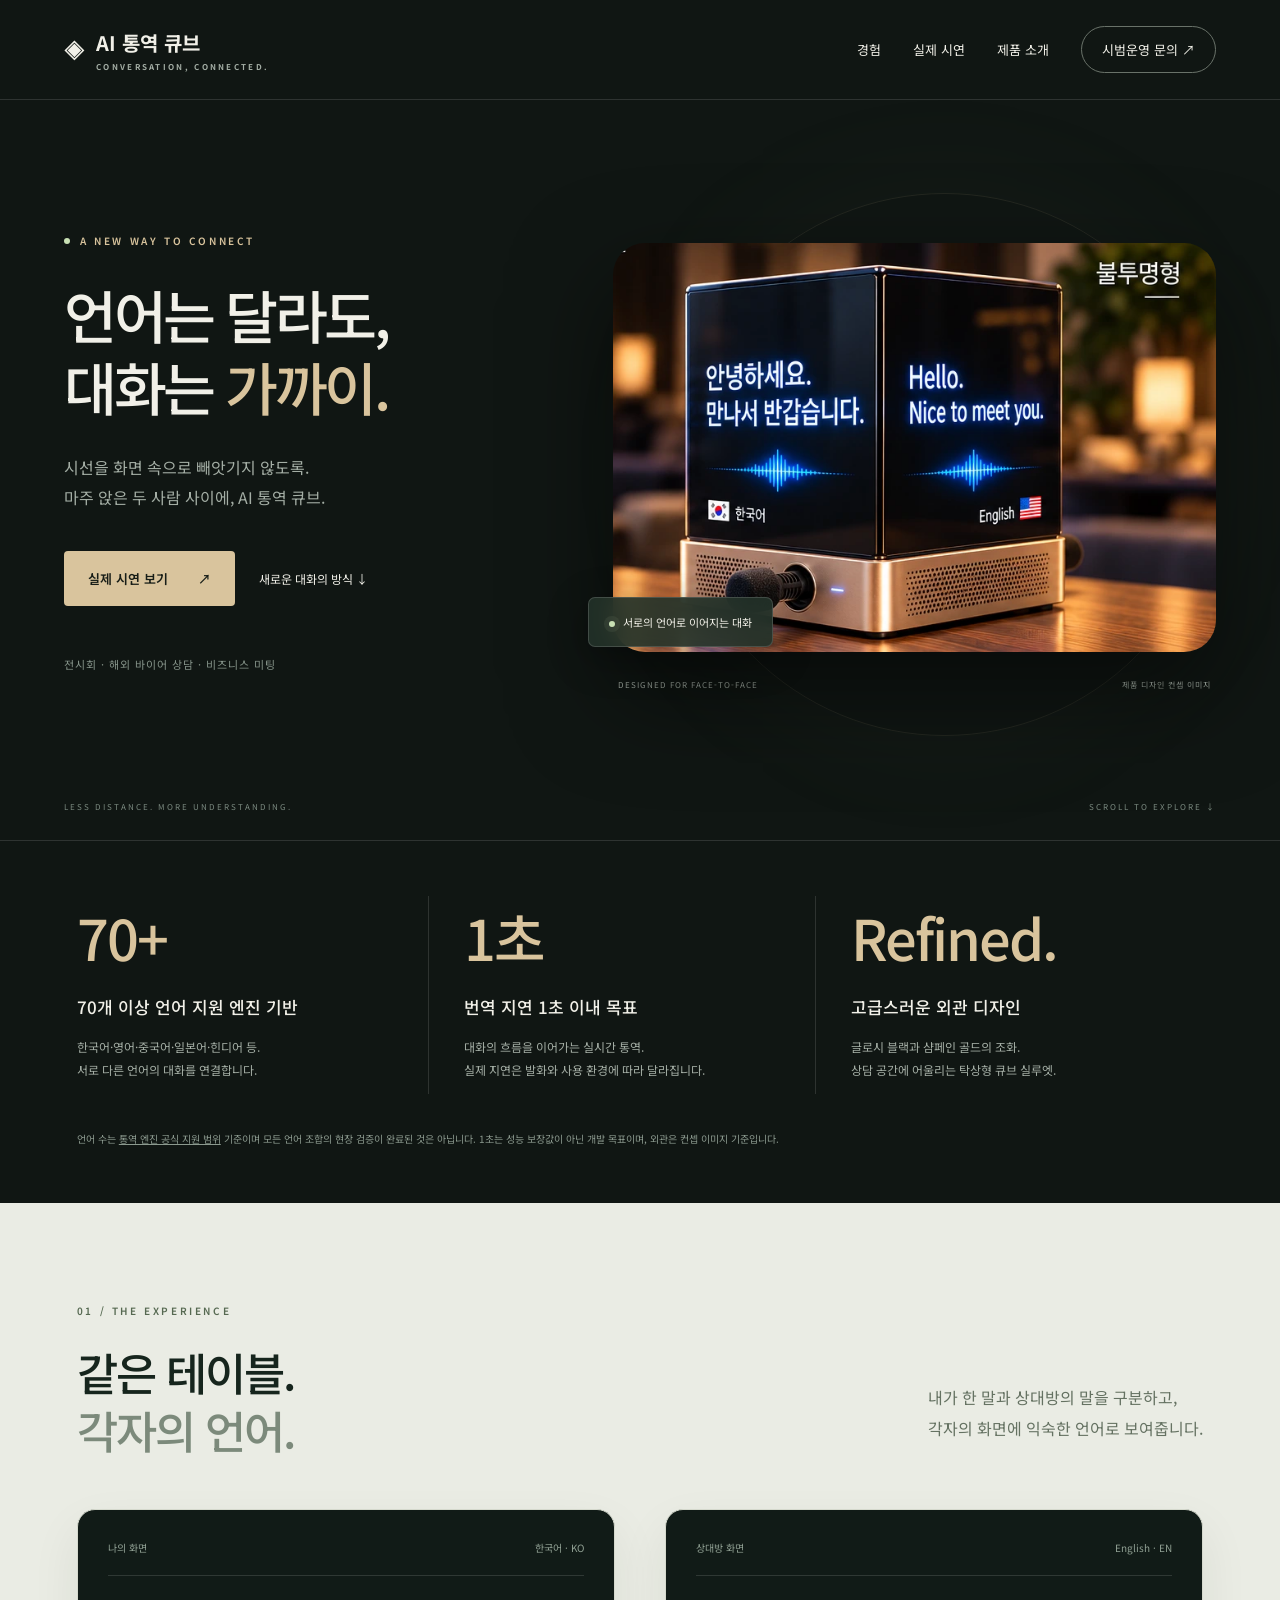
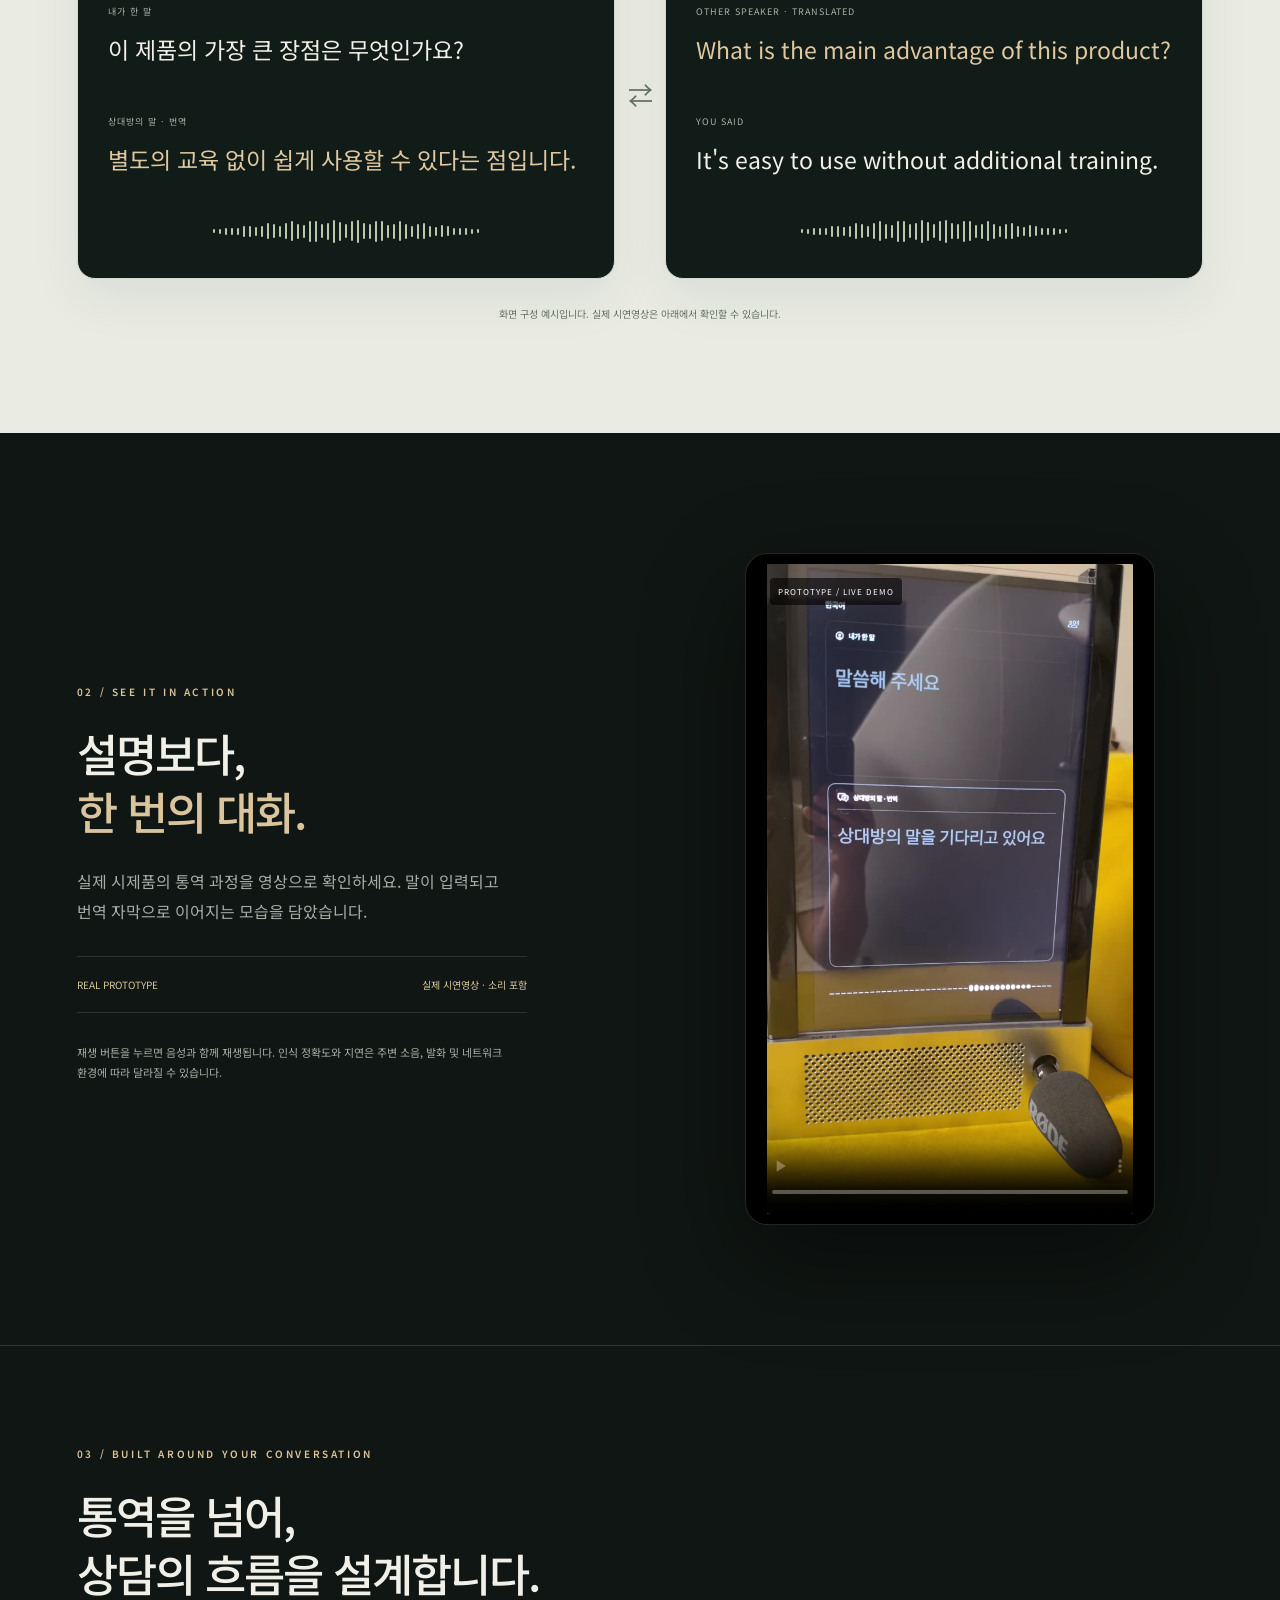
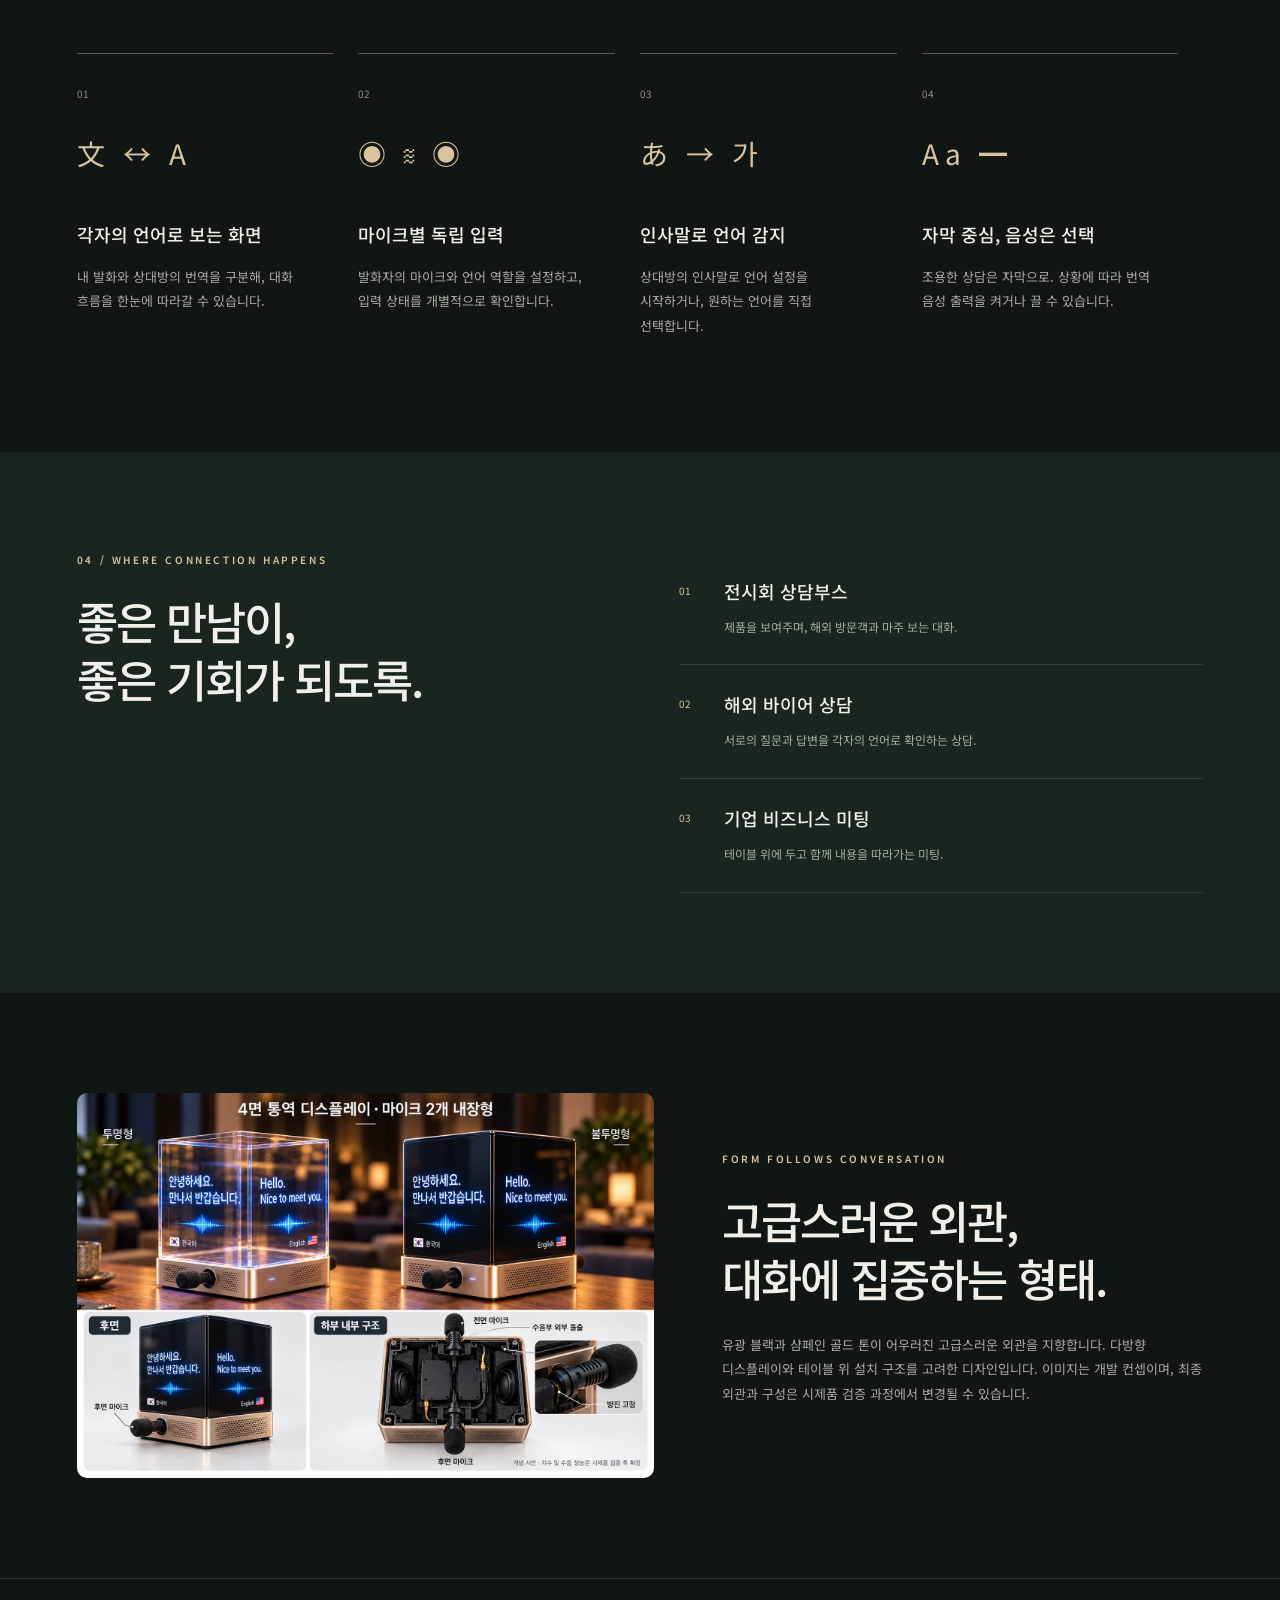
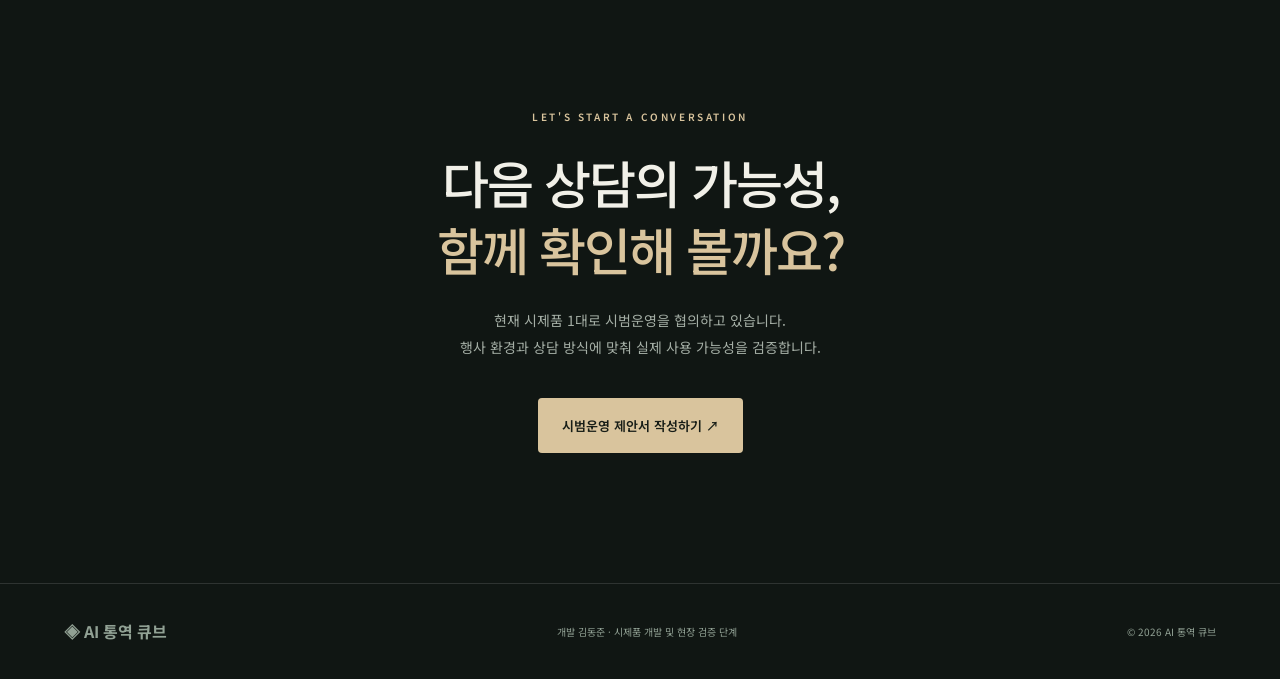
==== commit be0f5b7d: "Update translation latency target to under one second" ====
--- a/index.html
+++ b/index.html
@@ -1,7 +1,7 @@
 <!doctype html><html lang="ko"><head><meta charset="utf-8"><meta name="viewport" content="width=device-width,initial-scale=1"><meta name="theme-color" content="#101613"><meta name="description" content="마주 보는 대화, 각자의 언어로. 전시회와 해외 바이어 상담을 위한 AI 통역 큐브 시제품을 만나보세요."><title>AI 통역 큐브 — 대화에는 경계가 없도록</title><link rel="stylesheet" href="style.css"></head><body>
 <a class="skip" href="#main">본문 바로가기</a><header><a class="brand" href="#">◈ <span>AI 통역 큐브<small>CONVERSATION, CONNECTED.</small></span></a><nav aria-label="주 메뉴"><a href="#experience">경험</a><a href="#demo">실제 시연</a><a href="#details">제품 소개</a><a class="nav-cta" href="#contact">시범운영 문의 ↗</a></nav></header>
 <main id="main"><section class="hero"><div class="hero-copy"><div class="eyebrow"><i></i> A NEW WAY TO CONNECT</div><h1>언어는 달라도,<br>대화는 <em>가까이.</em></h1><p>시선을 화면 속으로 빼앗기지 않도록.<br>마주 앉은 두 사람 사이에, AI 통역 큐브.</p><div class="actions"><a class="button primary" href="#demo">실제 시연 보기 <span>↗</span></a><a class="text-link" href="#experience">새로운 대화의 방식 ↓</a></div><div class="hero-note">전시회 · 해외 바이어 상담 · 비즈니스 미팅</div></div><figure class="hero-product"><div class="orbit"></div><img src="assets/cube.webp" alt="검은 디스플레이와 샴페인 골드 하부를 가진 AI 통역 큐브 컨셉" fetchpriority="high"><figcaption><span>DESIGNED FOR FACE-TO-FACE</span><span>제품 디자인 컨셉 이미지</span></figcaption><div class="floating-label"><span class="pulse"></span>서로의 언어로 이어지는 대화</div></figure><div class="hero-bottom"><span>LESS DISTANCE. MORE UNDERSTANDING.</span><span>SCROLL TO EXPLORE ↓</span></div></section>
-<section class="highlights section" aria-label="제품 핵심 특징"><article><strong>70+</strong><h3>70개 이상 언어 지원 엔진 기반</h3><p>한국어·영어·중국어·일본어·힌디어 등.<br>서로 다른 언어의 대화를 연결합니다.</p></article><article><strong>3초</strong><h3>번역 지연 3초 이내 목표</h3><p>대화의 흐름을 이어가는 실시간 통역.<br>실제 지연은 발화와 사용 환경에 따라 달라집니다.</p></article><article><strong>Refined.</strong><h3>고급스러운 외관 디자인</h3><p>글로시 블랙과 샴페인 골드의 조화.<br>상담 공간에 어울리는 탁상형 큐브 실루엣.</p></article><p class="highlight-note">언어 수는 <a href="https://ai.google.dev/gemini-api/docs/live-api/live-translate" target="_blank" rel="noopener noreferrer">통역 엔진 공식 지원 범위</a> 기준이며 모든 언어 조합의 현장 검증이 완료된 것은 아닙니다. 3초는 성능 보장값이 아닌 개발 목표이며, 외관은 컨셉 이미지 기준입니다.</p></section><section id="experience" class="experience section"><div class="eyebrow">01 / THE EXPERIENCE</div><div class="section-heading"><h2>같은 테이블.<br><span>각자의 언어.</span></h2><p>내가 한 말과 상대방의 말을 구분하고,<br>각자의 화면에 익숙한 언어로 보여줍니다.</p></div><div class="conversation"><article class="screen"><div class="screen-top"><span>나의 화면</span><span>한국어 · KO</span></div><div class="message own"><small>내가 한 말</small><p>이 제품의 가장 큰 장점은 무엇인가요?</p></div><div class="message translated"><small>상대방의 말 · 번역</small><p>별도의 교육 없이 쉽게 사용할 수 있다는 점입니다.</p></div><div class="wave" aria-hidden="true"></div></article><div class="connection" aria-hidden="true">⇄</div><article class="screen"><div class="screen-top"><span>상대방 화면</span><span>English · EN</span></div><div class="message translated"><small>OTHER SPEAKER · TRANSLATED</small><p>What is the main advantage of this product?</p></div><div class="message own"><small>YOU SAID</small><p>It's easy to use without additional training.</p></div><div class="wave" aria-hidden="true"></div></article></div><p class="caption">화면 구성 예시입니다. 실제 시연영상은 아래에서 확인할 수 있습니다.</p></section>
+<section class="highlights section" aria-label="제품 핵심 특징"><article><strong>70+</strong><h3>70개 이상 언어 지원 엔진 기반</h3><p>한국어·영어·중국어·일본어·힌디어 등.<br>서로 다른 언어의 대화를 연결합니다.</p></article><article><strong>1초</strong><h3>번역 지연 1초 이내 목표</h3><p>대화의 흐름을 이어가는 실시간 통역.<br>실제 지연은 발화와 사용 환경에 따라 달라집니다.</p></article><article><strong>Refined.</strong><h3>고급스러운 외관 디자인</h3><p>글로시 블랙과 샴페인 골드의 조화.<br>상담 공간에 어울리는 탁상형 큐브 실루엣.</p></article><p class="highlight-note">언어 수는 <a href="https://ai.google.dev/gemini-api/docs/live-api/live-translate" target="_blank" rel="noopener noreferrer">통역 엔진 공식 지원 범위</a> 기준이며 모든 언어 조합의 현장 검증이 완료된 것은 아닙니다. 1초는 성능 보장값이 아닌 개발 목표이며, 외관은 컨셉 이미지 기준입니다.</p></section><section id="experience" class="experience section"><div class="eyebrow">01 / THE EXPERIENCE</div><div class="section-heading"><h2>같은 테이블.<br><span>각자의 언어.</span></h2><p>내가 한 말과 상대방의 말을 구분하고,<br>각자의 화면에 익숙한 언어로 보여줍니다.</p></div><div class="conversation"><article class="screen"><div class="screen-top"><span>나의 화면</span><span>한국어 · KO</span></div><div class="message own"><small>내가 한 말</small><p>이 제품의 가장 큰 장점은 무엇인가요?</p></div><div class="message translated"><small>상대방의 말 · 번역</small><p>별도의 교육 없이 쉽게 사용할 수 있다는 점입니다.</p></div><div class="wave" aria-hidden="true"></div></article><div class="connection" aria-hidden="true">⇄</div><article class="screen"><div class="screen-top"><span>상대방 화면</span><span>English · EN</span></div><div class="message translated"><small>OTHER SPEAKER · TRANSLATED</small><p>What is the main advantage of this product?</p></div><div class="message own"><small>YOU SAID</small><p>It's easy to use without additional training.</p></div><div class="wave" aria-hidden="true"></div></article></div><p class="caption">화면 구성 예시입니다. 실제 시연영상은 아래에서 확인할 수 있습니다.</p></section>
 <section id="demo" class="demo section"><div class="demo-copy"><div class="eyebrow">02 / SEE IT IN ACTION</div><h2>설명보다,<br><em>한 번의 대화.</em></h2><p>실제 시제품의 통역 과정을 영상으로 확인하세요. 말이 입력되고 번역 자막으로 이어지는 모습을 담았습니다.</p><div class="demo-meta"><span>REAL PROTOTYPE</span><span>실제 시연영상 · 소리 포함</span></div><p class="fine">재생 버튼을 누르면 음성과 함께 재생됩니다. 인식 정확도와 지연은 주변 소음, 발화 및 네트워크 환경에 따라 달라질 수 있습니다.</p></div><div class="video-frame"><video controls playsinline preload="metadata" poster="assets/poster.jpg"><source src="assets/demo.mp4" type="video/mp4">브라우저가 동영상 재생을 지원하지 않습니다. <a href="assets/demo.mp4">영상 다운로드</a></video><span class="video-tag">PROTOTYPE / LIVE DEMO</span></div></section>
 <section id="details" class="features section"><div class="eyebrow">03 / BUILT AROUND YOUR CONVERSATION</div><h2>통역을 넘어,<br>상담의 흐름을 설계합니다.</h2><div class="feature-grid"><article><b>01</b><div class="icon">文 ↔ A</div><h3>각자의 언어로 보는 화면</h3><p>내 발화와 상대방의 번역을 구분해, 대화 흐름을 한눈에 따라갈 수 있습니다.</p></article><article><b>02</b><div class="icon">◉ ≋ ◉</div><h3>마이크별 독립 입력</h3><p>발화자의 마이크와 언어 역할을 설정하고, 입력 상태를 개별적으로 확인합니다.</p></article><article><b>03</b><div class="icon">あ → 가</div><h3>인사말로 언어 감지</h3><p>상대방의 인사말로 언어 설정을 시작하거나, 원하는 언어를 직접 선택합니다.</p></article><article><b>04</b><div class="icon">Aa ━</div><h3>자막 중심, 음성은 선택</h3><p>조용한 상담은 자막으로. 상황에 따라 번역 음성 출력을 켜거나 끌 수 있습니다.</p></article></div></section>
 <section class="usecase section"><div class="usecase-title"><div class="eyebrow">04 / WHERE CONNECTION HAPPENS</div><h2>좋은 만남이,<br>좋은 기회가 되도록.</h2></div><div class="usecase-list"><article><span>01</span><h3>전시회 상담부스</h3><p>제품을 보여주며, 해외 방문객과 마주 보는 대화.</p></article><article><span>02</span><h3>해외 바이어 상담</h3><p>서로의 질문과 답변을 각자의 언어로 확인하는 상담.</p></article><article><span>03</span><h3>기업 비즈니스 미팅</h3><p>테이블 위에 두고 함께 내용을 따라가는 미팅.</p></article></div></section>
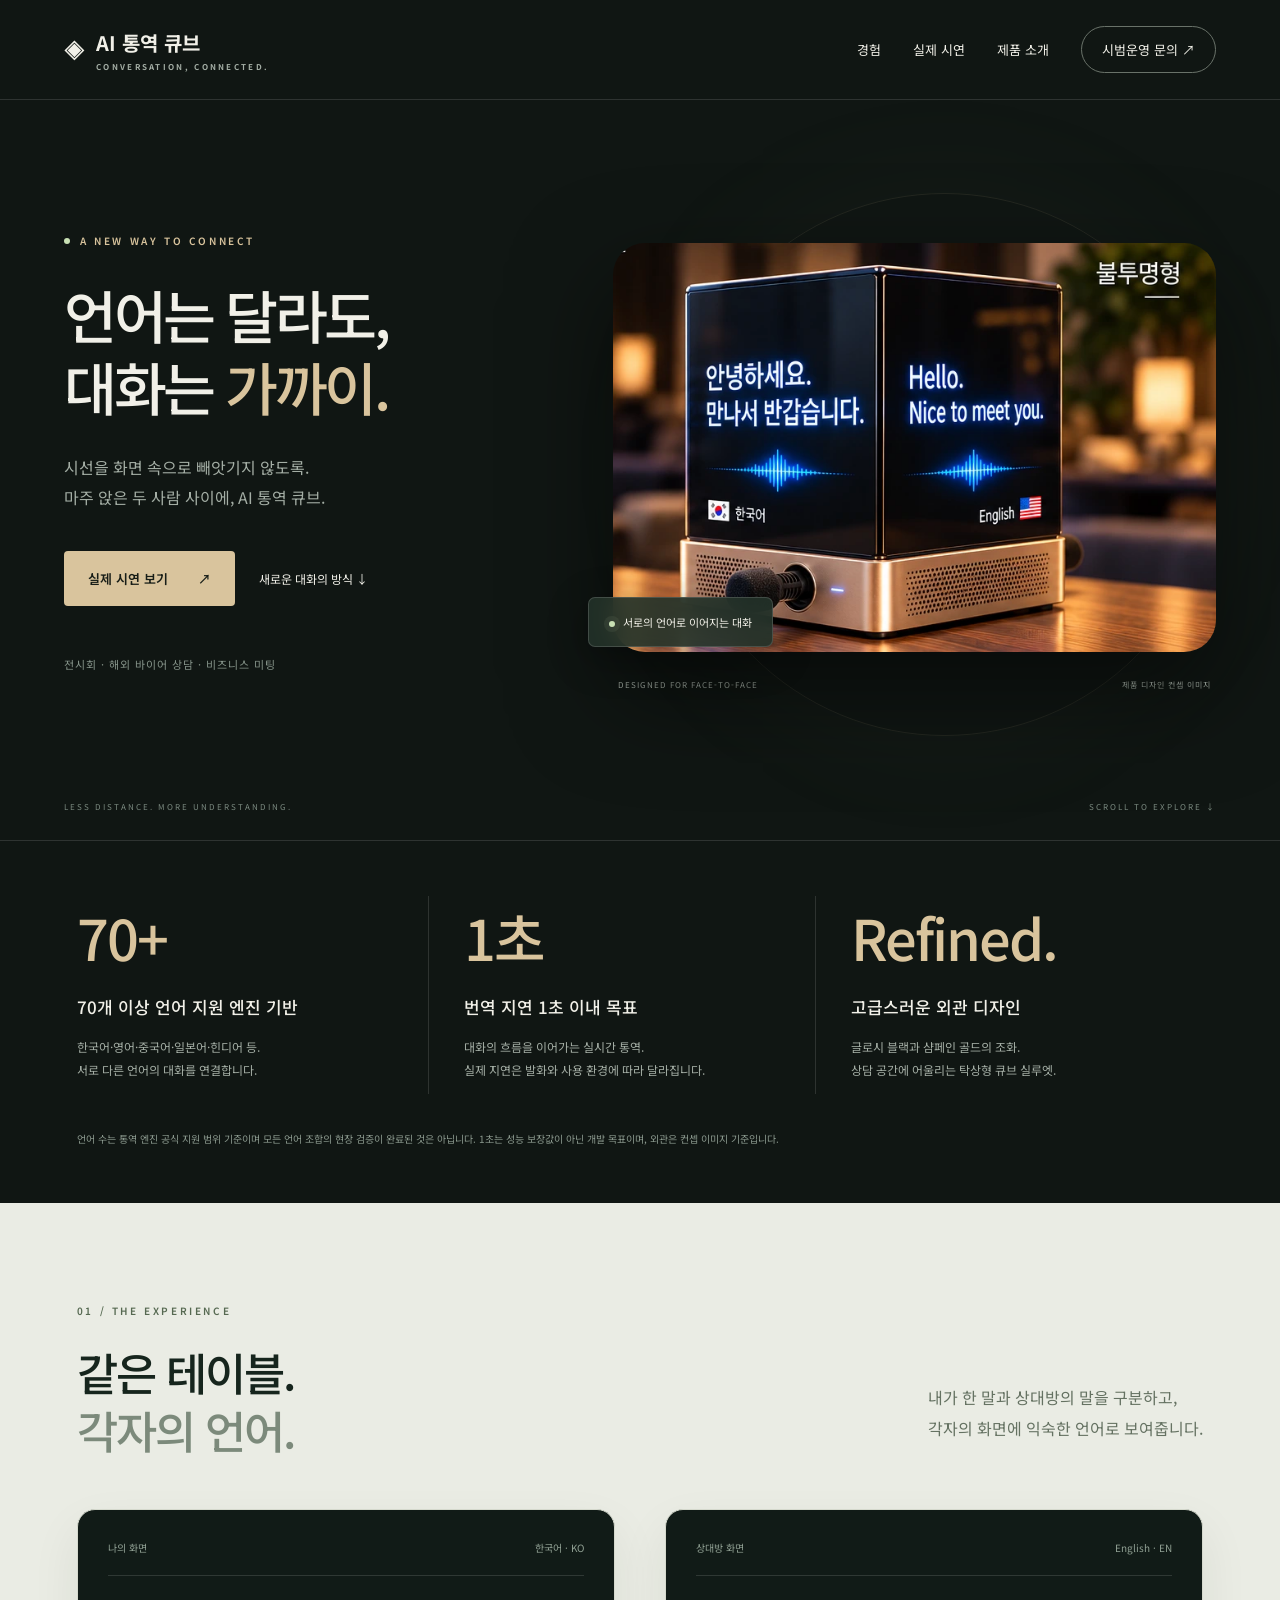
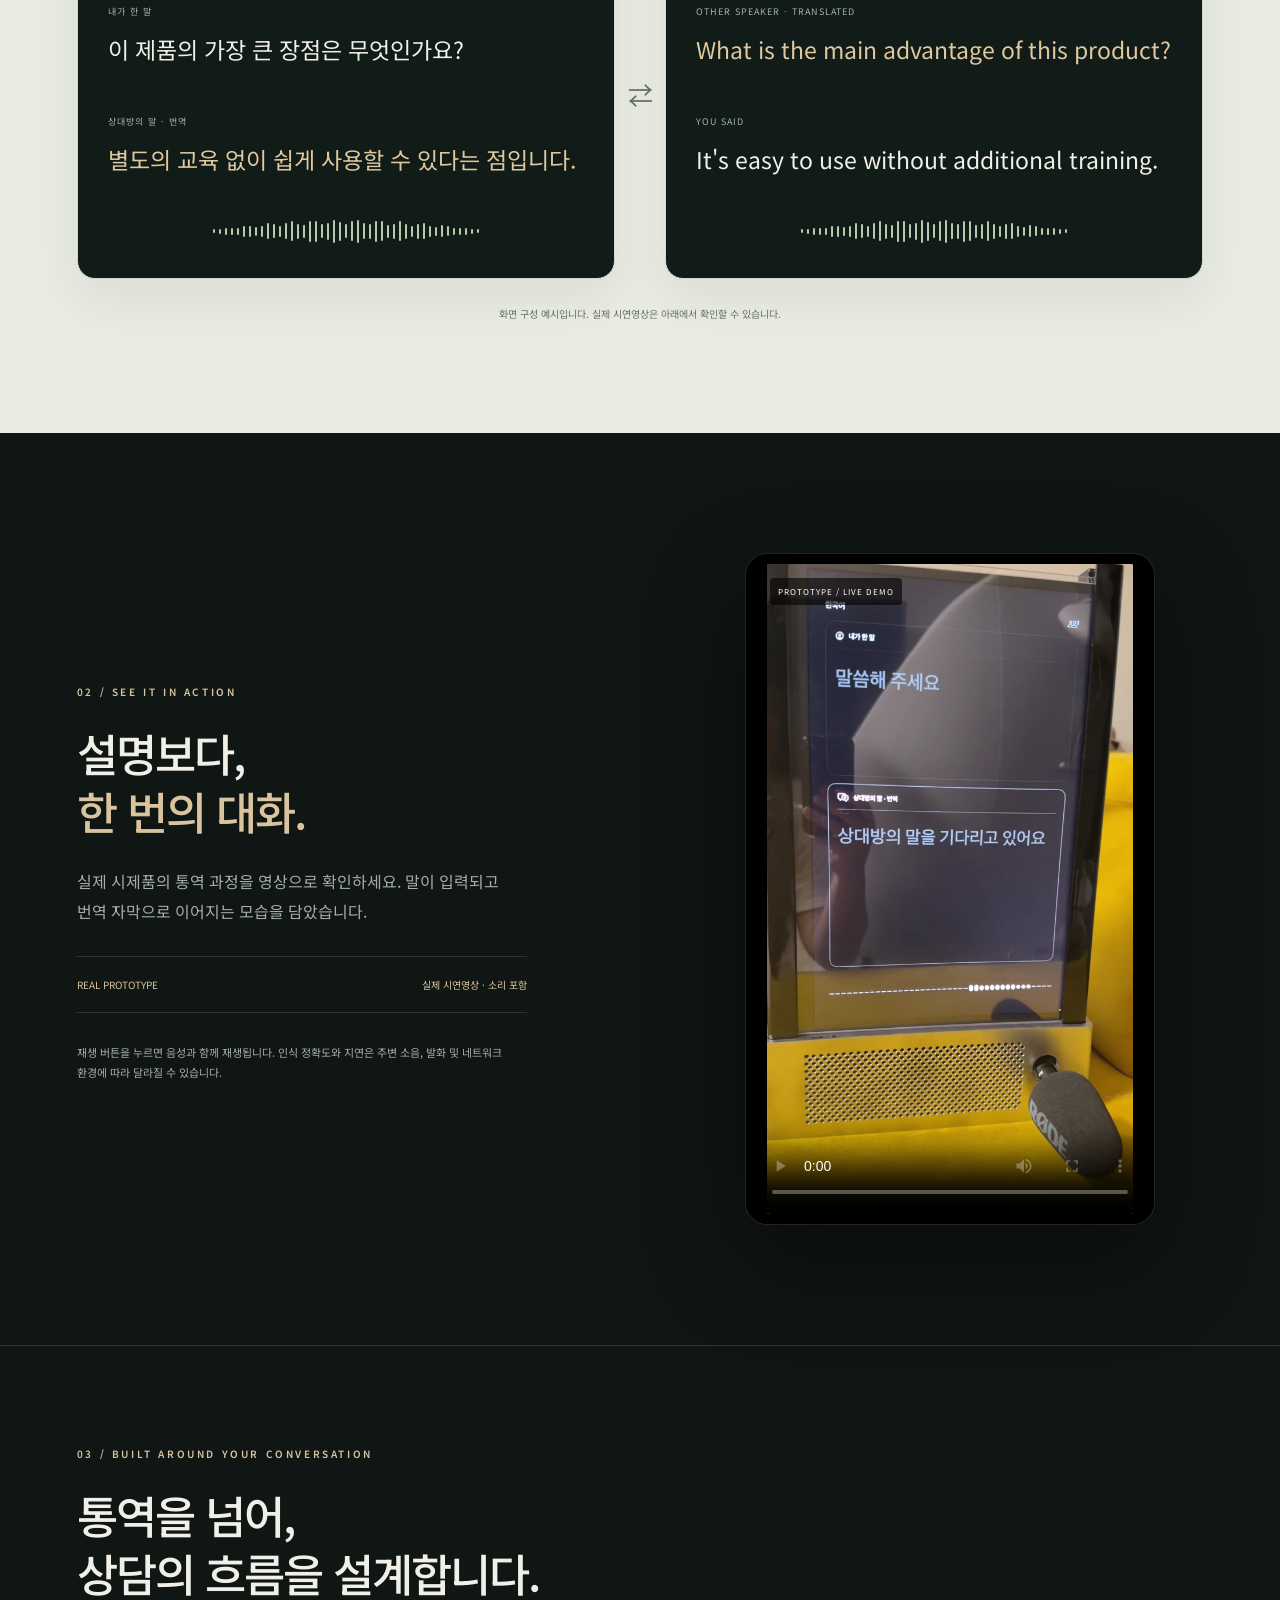
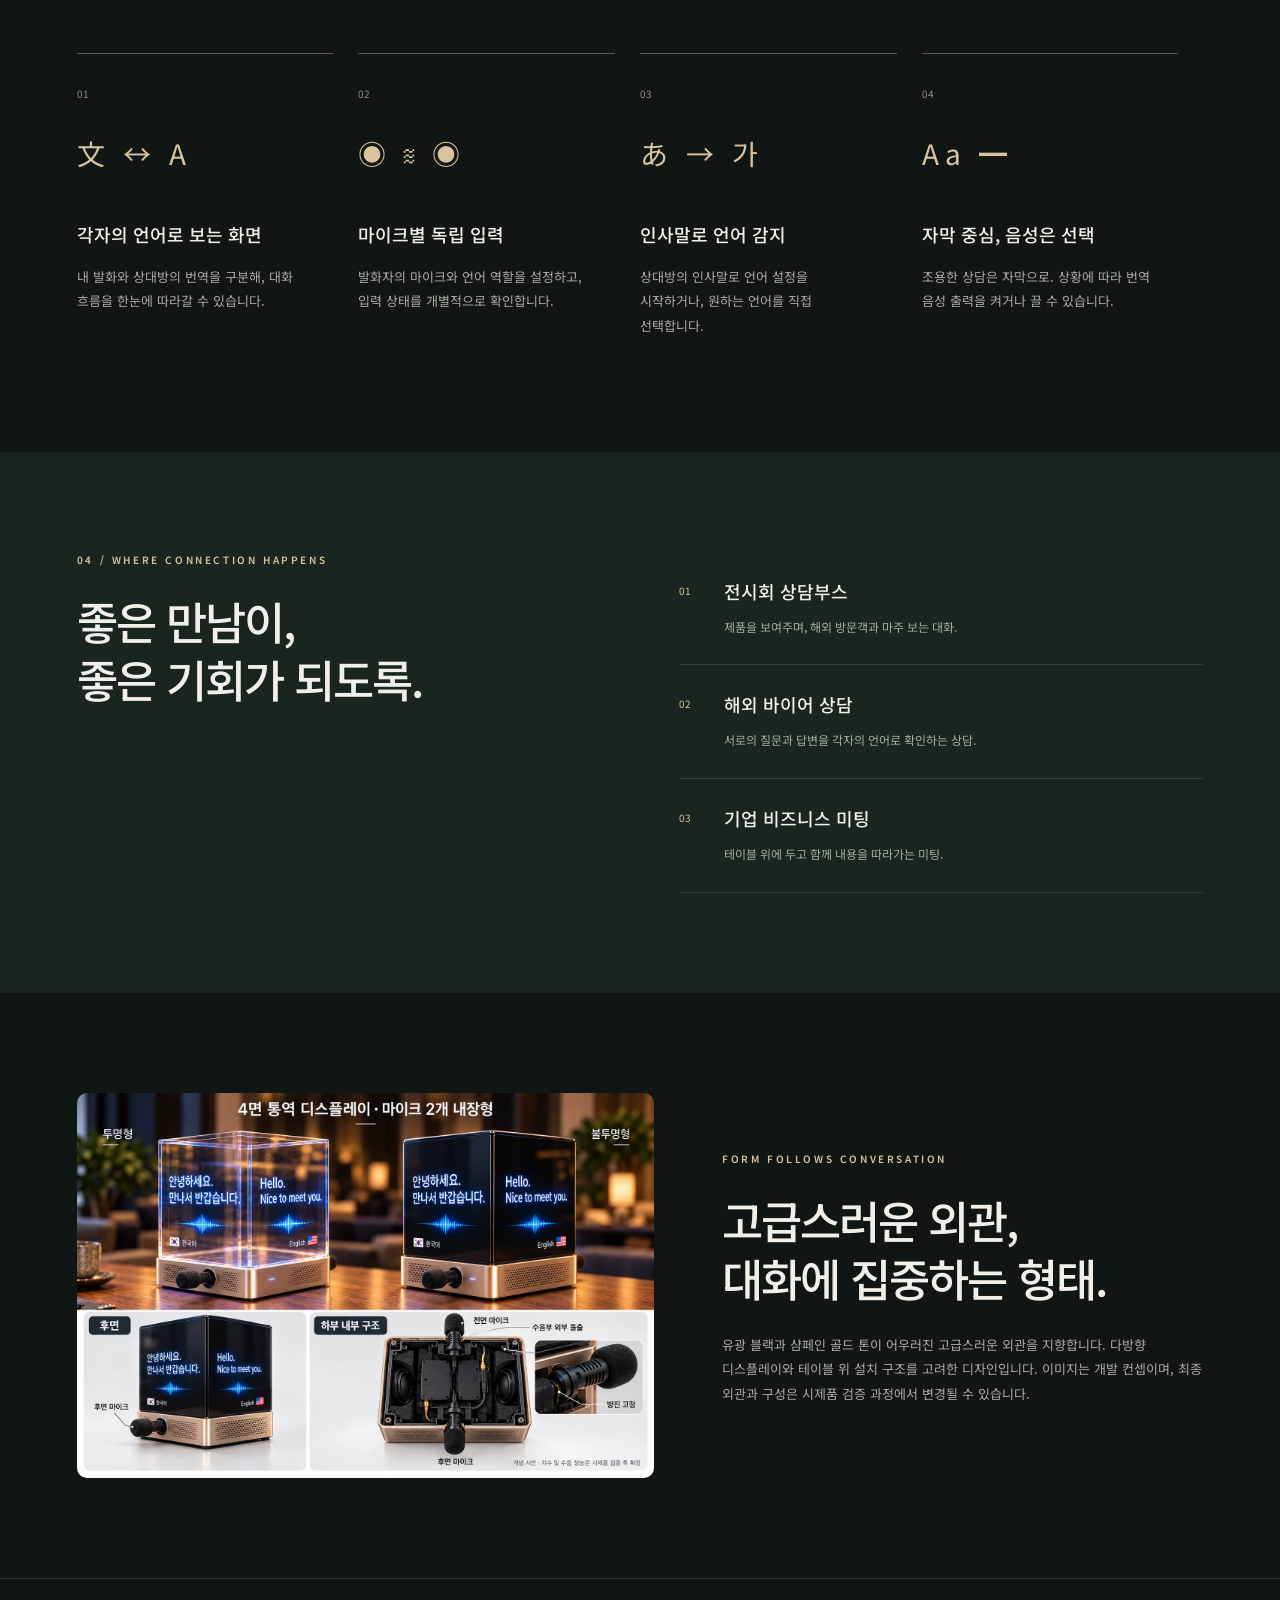
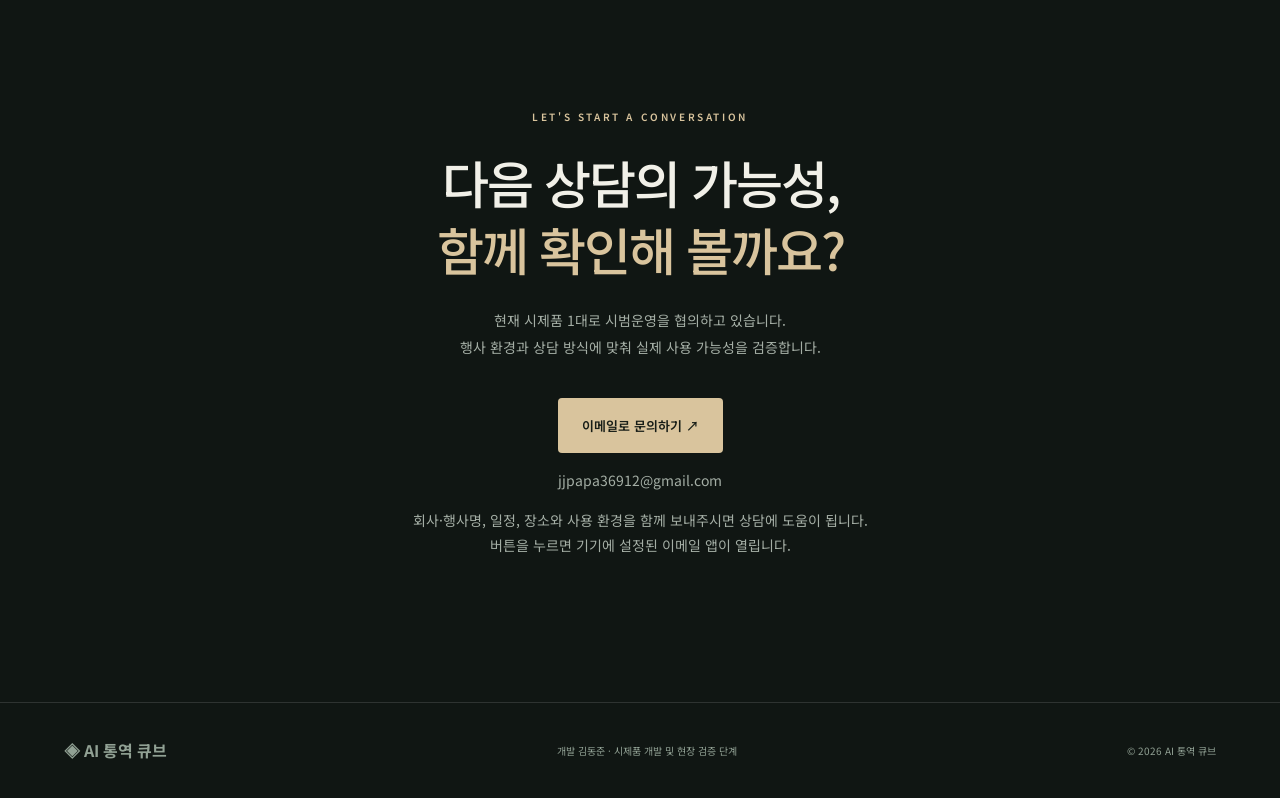
==== commit 907644d1: "Replace inquiry download with contact email and remove provider link" ====
--- a/index.html
+++ b/index.html
@@ -1,9 +1,9 @@
 <!doctype html><html lang="ko"><head><meta charset="utf-8"><meta name="viewport" content="width=device-width,initial-scale=1"><meta name="theme-color" content="#101613"><meta name="description" content="마주 보는 대화, 각자의 언어로. 전시회와 해외 바이어 상담을 위한 AI 통역 큐브 시제품을 만나보세요."><title>AI 통역 큐브 — 대화에는 경계가 없도록</title><link rel="stylesheet" href="style.css"></head><body>
 <a class="skip" href="#main">본문 바로가기</a><header><a class="brand" href="#">◈ <span>AI 통역 큐브<small>CONVERSATION, CONNECTED.</small></span></a><nav aria-label="주 메뉴"><a href="#experience">경험</a><a href="#demo">실제 시연</a><a href="#details">제품 소개</a><a class="nav-cta" href="#contact">시범운영 문의 ↗</a></nav></header>
 <main id="main"><section class="hero"><div class="hero-copy"><div class="eyebrow"><i></i> A NEW WAY TO CONNECT</div><h1>언어는 달라도,<br>대화는 <em>가까이.</em></h1><p>시선을 화면 속으로 빼앗기지 않도록.<br>마주 앉은 두 사람 사이에, AI 통역 큐브.</p><div class="actions"><a class="button primary" href="#demo">실제 시연 보기 <span>↗</span></a><a class="text-link" href="#experience">새로운 대화의 방식 ↓</a></div><div class="hero-note">전시회 · 해외 바이어 상담 · 비즈니스 미팅</div></div><figure class="hero-product"><div class="orbit"></div><img src="assets/cube.webp" alt="검은 디스플레이와 샴페인 골드 하부를 가진 AI 통역 큐브 컨셉" fetchpriority="high"><figcaption><span>DESIGNED FOR FACE-TO-FACE</span><span>제품 디자인 컨셉 이미지</span></figcaption><div class="floating-label"><span class="pulse"></span>서로의 언어로 이어지는 대화</div></figure><div class="hero-bottom"><span>LESS DISTANCE. MORE UNDERSTANDING.</span><span>SCROLL TO EXPLORE ↓</span></div></section>
-<section class="highlights section" aria-label="제품 핵심 특징"><article><strong>70+</strong><h3>70개 이상 언어 지원 엔진 기반</h3><p>한국어·영어·중국어·일본어·힌디어 등.<br>서로 다른 언어의 대화를 연결합니다.</p></article><article><strong>1초</strong><h3>번역 지연 1초 이내 목표</h3><p>대화의 흐름을 이어가는 실시간 통역.<br>실제 지연은 발화와 사용 환경에 따라 달라집니다.</p></article><article><strong>Refined.</strong><h3>고급스러운 외관 디자인</h3><p>글로시 블랙과 샴페인 골드의 조화.<br>상담 공간에 어울리는 탁상형 큐브 실루엣.</p></article><p class="highlight-note">언어 수는 <a href="https://ai.google.dev/gemini-api/docs/live-api/live-translate" target="_blank" rel="noopener noreferrer">통역 엔진 공식 지원 범위</a> 기준이며 모든 언어 조합의 현장 검증이 완료된 것은 아닙니다. 1초는 성능 보장값이 아닌 개발 목표이며, 외관은 컨셉 이미지 기준입니다.</p></section><section id="experience" class="experience section"><div class="eyebrow">01 / THE EXPERIENCE</div><div class="section-heading"><h2>같은 테이블.<br><span>각자의 언어.</span></h2><p>내가 한 말과 상대방의 말을 구분하고,<br>각자의 화면에 익숙한 언어로 보여줍니다.</p></div><div class="conversation"><article class="screen"><div class="screen-top"><span>나의 화면</span><span>한국어 · KO</span></div><div class="message own"><small>내가 한 말</small><p>이 제품의 가장 큰 장점은 무엇인가요?</p></div><div class="message translated"><small>상대방의 말 · 번역</small><p>별도의 교육 없이 쉽게 사용할 수 있다는 점입니다.</p></div><div class="wave" aria-hidden="true"></div></article><div class="connection" aria-hidden="true">⇄</div><article class="screen"><div class="screen-top"><span>상대방 화면</span><span>English · EN</span></div><div class="message translated"><small>OTHER SPEAKER · TRANSLATED</small><p>What is the main advantage of this product?</p></div><div class="message own"><small>YOU SAID</small><p>It's easy to use without additional training.</p></div><div class="wave" aria-hidden="true"></div></article></div><p class="caption">화면 구성 예시입니다. 실제 시연영상은 아래에서 확인할 수 있습니다.</p></section>
+<section class="highlights section" aria-label="제품 핵심 특징"><article><strong>70+</strong><h3>70개 이상 언어 지원 엔진 기반</h3><p>한국어·영어·중국어·일본어·힌디어 등.<br>서로 다른 언어의 대화를 연결합니다.</p></article><article><strong>1초</strong><h3>번역 지연 1초 이내 목표</h3><p>대화의 흐름을 이어가는 실시간 통역.<br>실제 지연은 발화와 사용 환경에 따라 달라집니다.</p></article><article><strong>Refined.</strong><h3>고급스러운 외관 디자인</h3><p>글로시 블랙과 샴페인 골드의 조화.<br>상담 공간에 어울리는 탁상형 큐브 실루엣.</p></article><p class="highlight-note">언어 수는 통역 엔진 공식 지원 범위 기준이며 모든 언어 조합의 현장 검증이 완료된 것은 아닙니다. 1초는 성능 보장값이 아닌 개발 목표이며, 외관은 컨셉 이미지 기준입니다.</p></section><section id="experience" class="experience section"><div class="eyebrow">01 / THE EXPERIENCE</div><div class="section-heading"><h2>같은 테이블.<br><span>각자의 언어.</span></h2><p>내가 한 말과 상대방의 말을 구분하고,<br>각자의 화면에 익숙한 언어로 보여줍니다.</p></div><div class="conversation"><article class="screen"><div class="screen-top"><span>나의 화면</span><span>한국어 · KO</span></div><div class="message own"><small>내가 한 말</small><p>이 제품의 가장 큰 장점은 무엇인가요?</p></div><div class="message translated"><small>상대방의 말 · 번역</small><p>별도의 교육 없이 쉽게 사용할 수 있다는 점입니다.</p></div><div class="wave" aria-hidden="true"></div></article><div class="connection" aria-hidden="true">⇄</div><article class="screen"><div class="screen-top"><span>상대방 화면</span><span>English · EN</span></div><div class="message translated"><small>OTHER SPEAKER · TRANSLATED</small><p>What is the main advantage of this product?</p></div><div class="message own"><small>YOU SAID</small><p>It's easy to use without additional training.</p></div><div class="wave" aria-hidden="true"></div></article></div><p class="caption">화면 구성 예시입니다. 실제 시연영상은 아래에서 확인할 수 있습니다.</p></section>
 <section id="demo" class="demo section"><div class="demo-copy"><div class="eyebrow">02 / SEE IT IN ACTION</div><h2>설명보다,<br><em>한 번의 대화.</em></h2><p>실제 시제품의 통역 과정을 영상으로 확인하세요. 말이 입력되고 번역 자막으로 이어지는 모습을 담았습니다.</p><div class="demo-meta"><span>REAL PROTOTYPE</span><span>실제 시연영상 · 소리 포함</span></div><p class="fine">재생 버튼을 누르면 음성과 함께 재생됩니다. 인식 정확도와 지연은 주변 소음, 발화 및 네트워크 환경에 따라 달라질 수 있습니다.</p></div><div class="video-frame"><video controls playsinline preload="metadata" poster="assets/poster.jpg"><source src="assets/demo.mp4" type="video/mp4">브라우저가 동영상 재생을 지원하지 않습니다. <a href="assets/demo.mp4">영상 다운로드</a></video><span class="video-tag">PROTOTYPE / LIVE DEMO</span></div></section>
 <section id="details" class="features section"><div class="eyebrow">03 / BUILT AROUND YOUR CONVERSATION</div><h2>통역을 넘어,<br>상담의 흐름을 설계합니다.</h2><div class="feature-grid"><article><b>01</b><div class="icon">文 ↔ A</div><h3>각자의 언어로 보는 화면</h3><p>내 발화와 상대방의 번역을 구분해, 대화 흐름을 한눈에 따라갈 수 있습니다.</p></article><article><b>02</b><div class="icon">◉ ≋ ◉</div><h3>마이크별 독립 입력</h3><p>발화자의 마이크와 언어 역할을 설정하고, 입력 상태를 개별적으로 확인합니다.</p></article><article><b>03</b><div class="icon">あ → 가</div><h3>인사말로 언어 감지</h3><p>상대방의 인사말로 언어 설정을 시작하거나, 원하는 언어를 직접 선택합니다.</p></article><article><b>04</b><div class="icon">Aa ━</div><h3>자막 중심, 음성은 선택</h3><p>조용한 상담은 자막으로. 상황에 따라 번역 음성 출력을 켜거나 끌 수 있습니다.</p></article></div></section>
 <section class="usecase section"><div class="usecase-title"><div class="eyebrow">04 / WHERE CONNECTION HAPPENS</div><h2>좋은 만남이,<br>좋은 기회가 되도록.</h2></div><div class="usecase-list"><article><span>01</span><h3>전시회 상담부스</h3><p>제품을 보여주며, 해외 방문객과 마주 보는 대화.</p></article><article><span>02</span><h3>해외 바이어 상담</h3><p>서로의 질문과 답변을 각자의 언어로 확인하는 상담.</p></article><article><span>03</span><h3>기업 비즈니스 미팅</h3><p>테이블 위에 두고 함께 내용을 따라가는 미팅.</p></article></div></section>
 <section class="design section"><img src="assets/concept.webp" alt="AI 통역 큐브의 외관 및 전후면 마이크 배치 컨셉" loading="lazy"><div><div class="eyebrow">FORM FOLLOWS CONVERSATION</div><h2>고급스러운 외관,<br>대화에 집중하는 형태.</h2><p>유광 블랙과 샴페인 골드 톤이 어우러진 고급스러운 외관을 지향합니다. 다방향 디스플레이와 테이블 위 설치 구조를 고려한 디자인입니다. 이미지는 개발 컨셉이며, 최종 외관과 구성은 시제품 검증 과정에서 변경될 수 있습니다.</p></div></section>
-<section id="contact" class="contact section"><div class="eyebrow">LET'S START A CONVERSATION</div><h2>다음 상담의 가능성,<br><em>함께 확인해 볼까요?</em></h2><p>현재 시제품 1대로 시범운영을 협의하고 있습니다.<br>행사 환경과 상담 방식에 맞춰 실제 사용 가능성을 검증합니다.</p><button class="button primary" id="inquiry">시범운영 제안서 작성하기 ↗</button><div id="inquiry-panel" hidden><form id="inquiry-form"><label>회사 / 행사명<input name="company" required placeholder="회사 또는 행사 이름"></label><label>회신 이메일<input name="email" type="email" required placeholder="name@company.com"></label><label>문의 내용<textarea name="message" rows="4" required placeholder="행사 일정, 장소, 사용 환경 등을 알려주세요."></textarea></label><button class="button primary" type="submit">문의 내용 파일로 저장 ↓</button><p class="fine">현재 온라인 전송은 연결 전입니다. 내용을 파일로 저장한 뒤 제품 담당자에게 전달해 주세요.</p><p id="form-status" role="status"></p></form></div></section></main><footer><a class="brand" href="#">◈ AI 통역 큐브</a><span>개발 김동준 · 시제품 개발 및 현장 검증 단계</span><span>© 2026 AI 통역 큐브</span></footer><script src="app.js"></script></body></html>
+<section id="contact" class="contact section"><div class="eyebrow">LET'S START A CONVERSATION</div><h2>다음 상담의 가능성,<br><em>함께 확인해 볼까요?</em></h2><p>현재 시제품 1대로 시범운영을 협의하고 있습니다.<br>행사 환경과 상담 방식에 맞춰 실제 사용 가능성을 검증합니다.</p><a class="button primary" href="mailto:jjpapa36912@gmail.com?subject=AI%20통역%20큐브%20시범운영%20문의">이메일로 문의하기 ↗</a><p class="contact-email"><a href="mailto:jjpapa36912@gmail.com">jjpapa36912@gmail.com</a></p><p class="fine">회사·행사명, 일정, 장소와 사용 환경을 함께 보내주시면 상담에 도움이 됩니다.<br>버튼을 누르면 기기에 설정된 이메일 앱이 열립니다.</p></section></main><footer><a class="brand" href="#">◈ AI 통역 큐브</a><span>개발 김동준 · 시제품 개발 및 현장 검증 단계</span><span>© 2026 AI 통역 큐브</span></footer><script src="app.js"></script></body></html>
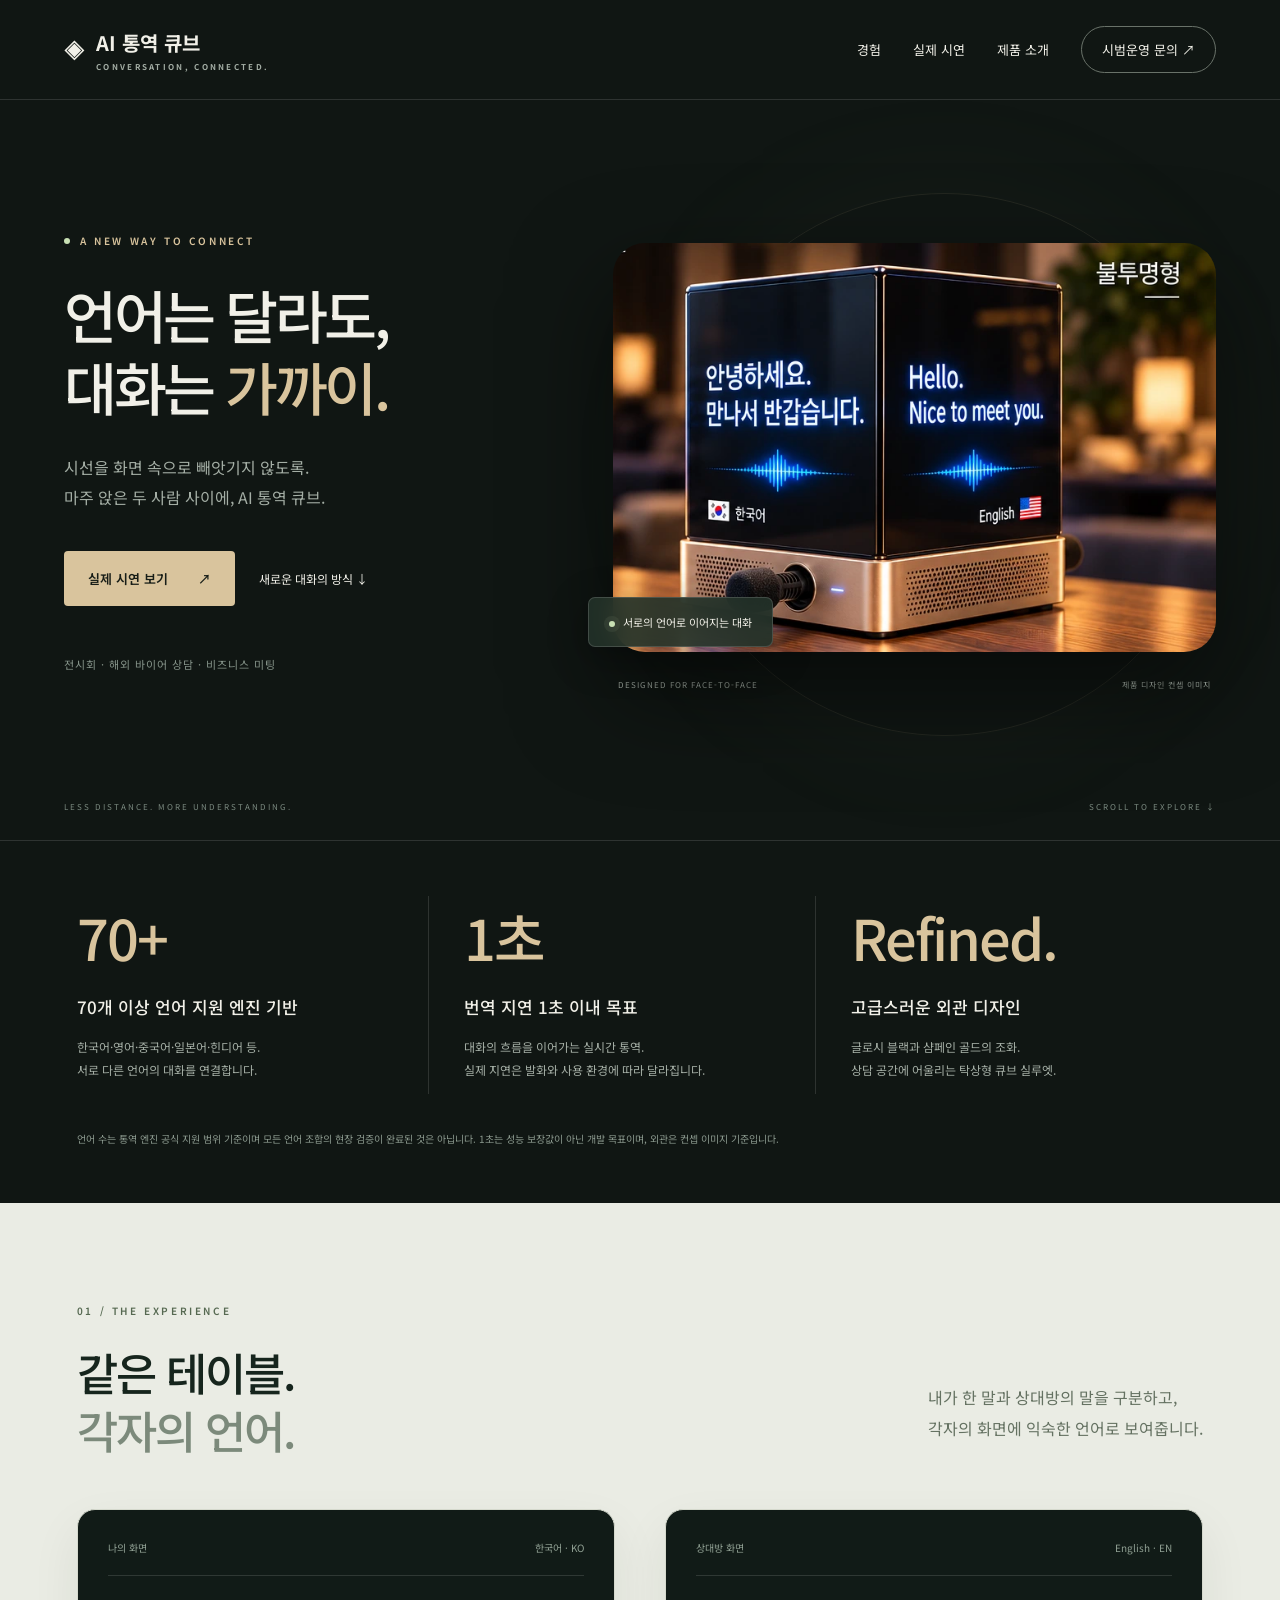
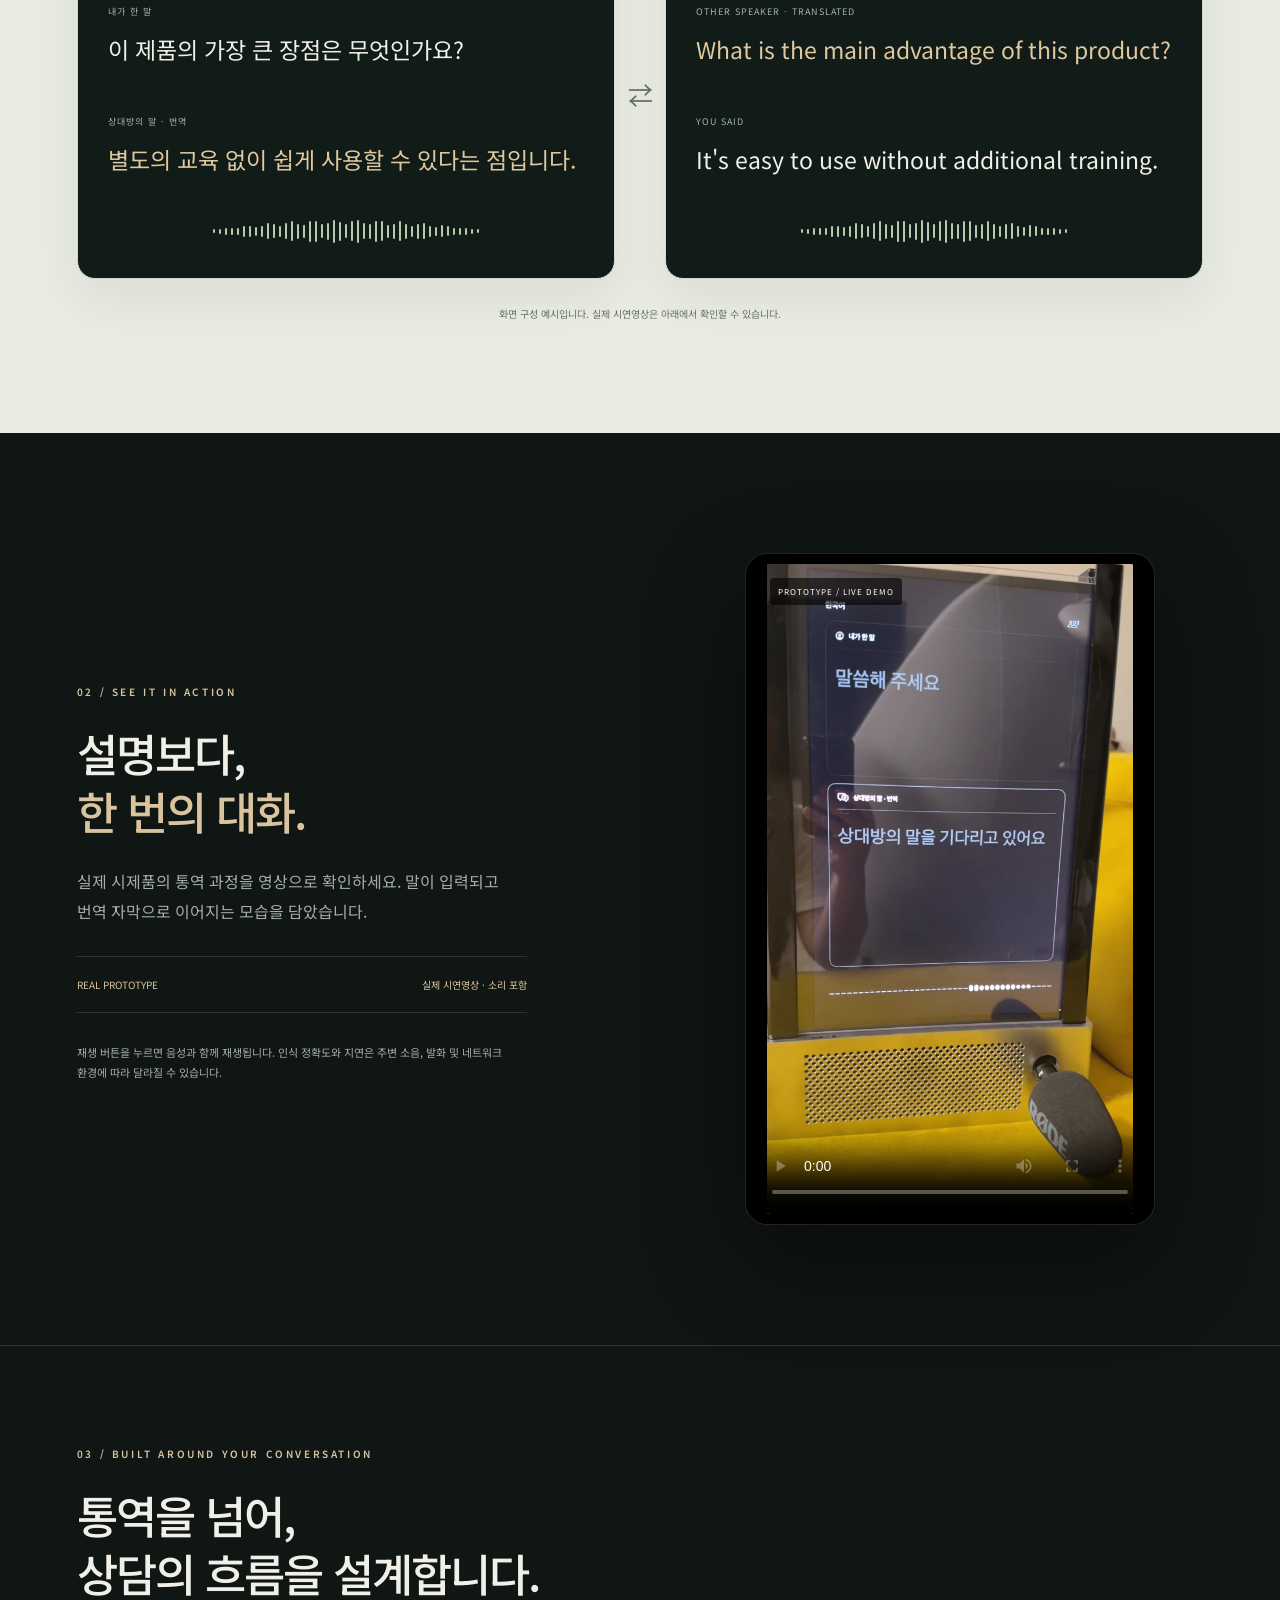
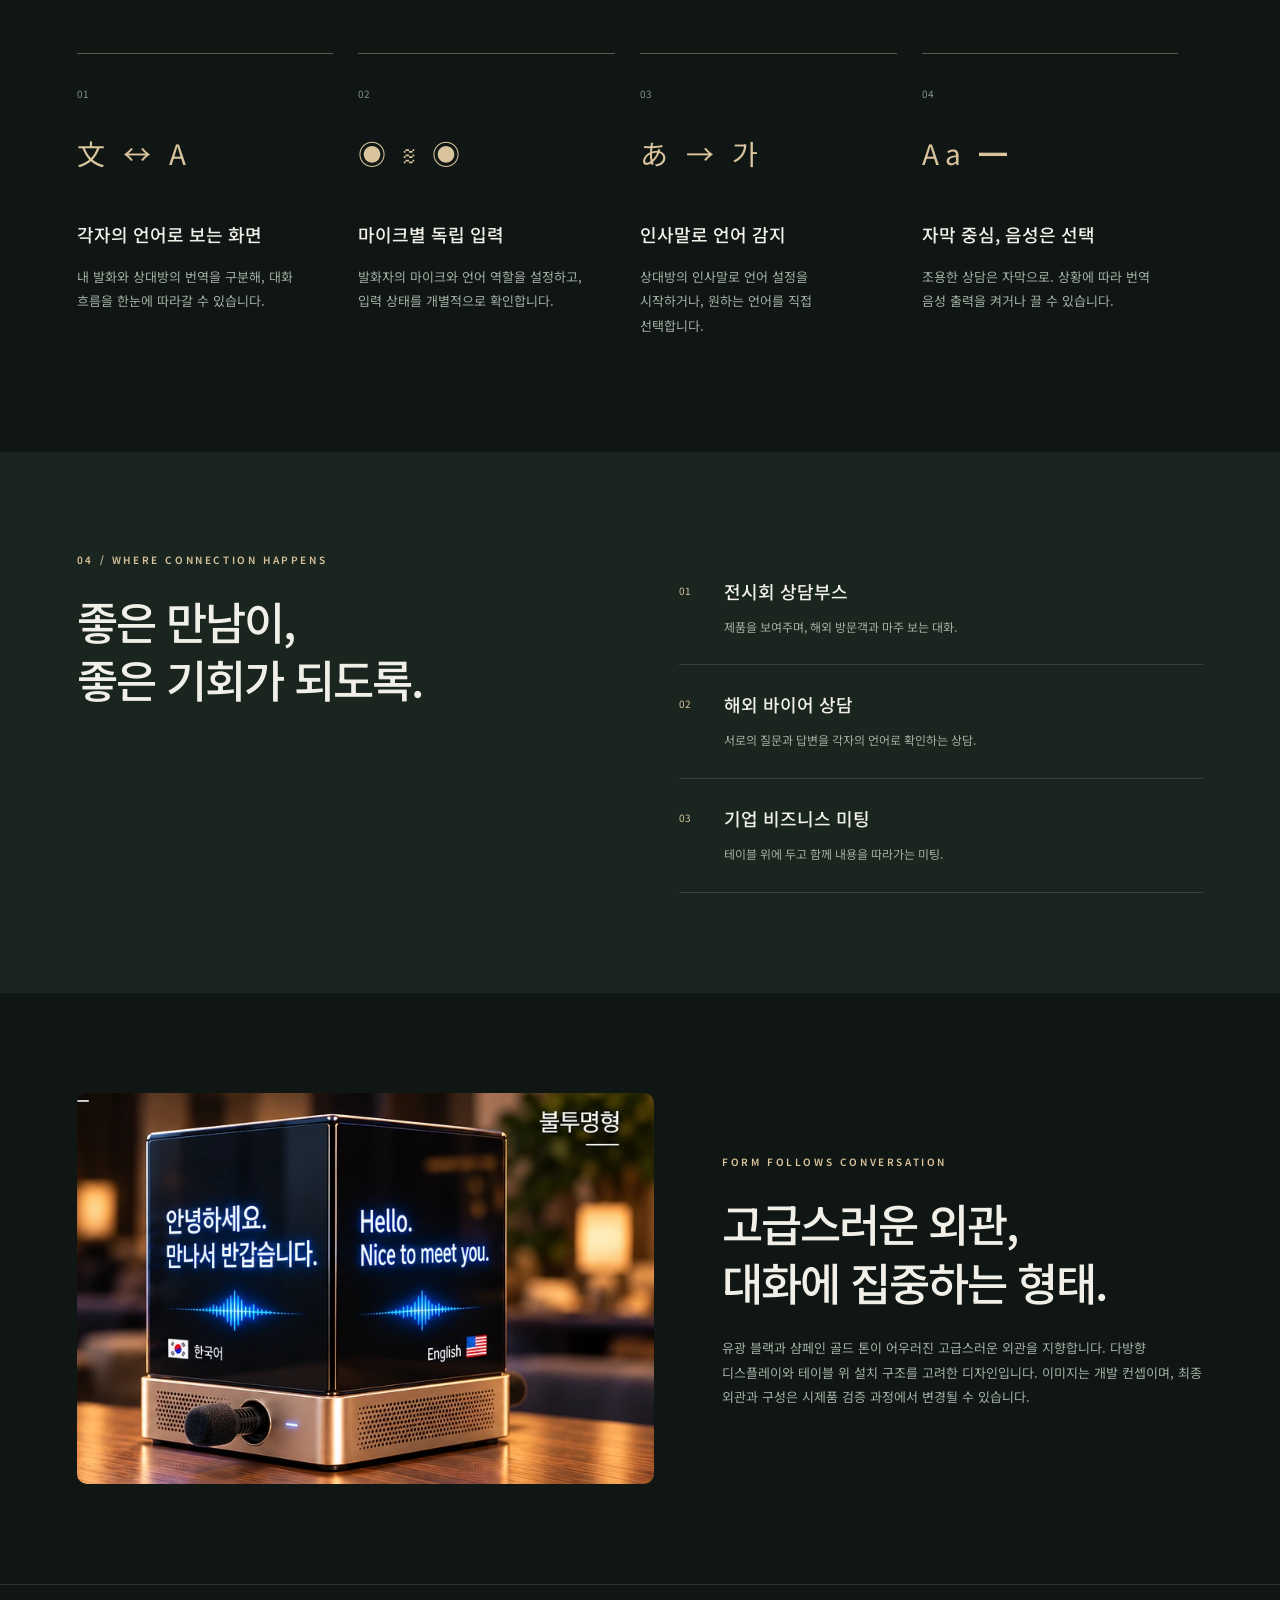
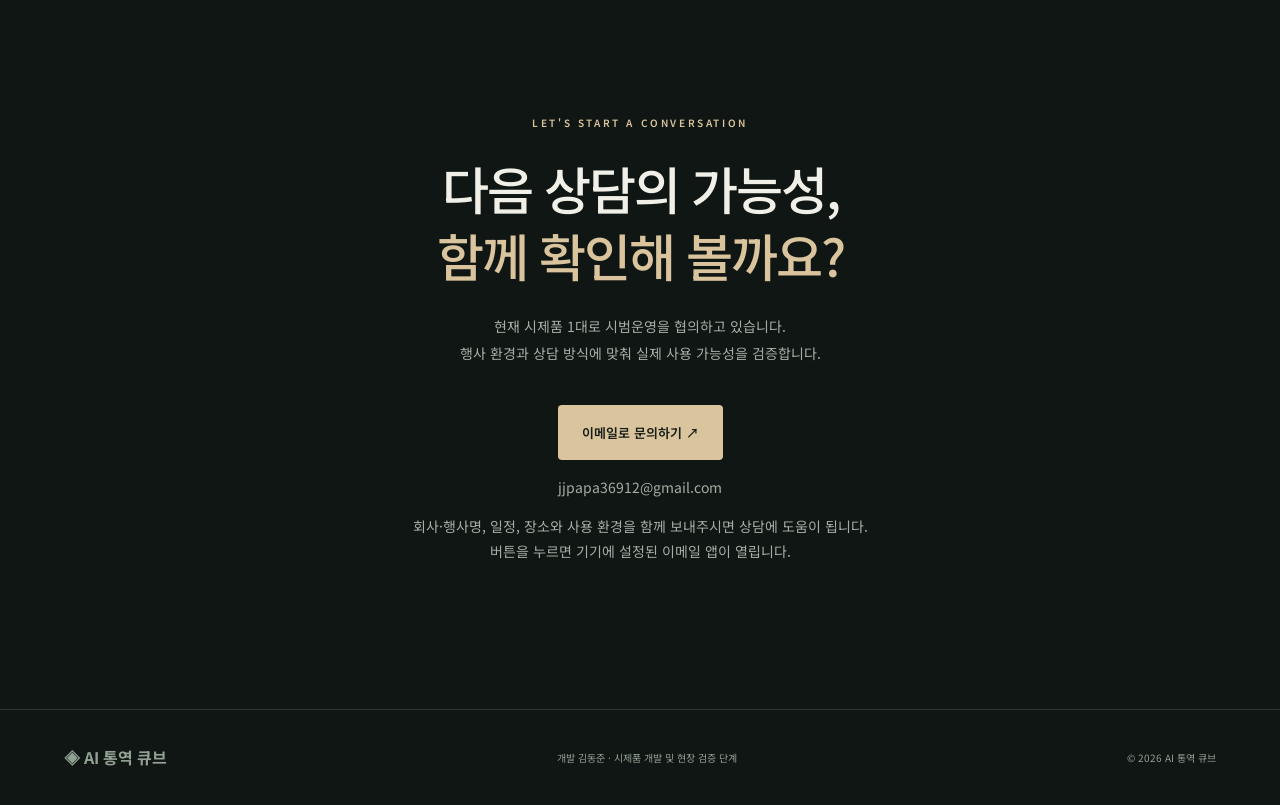
==== commit 5fb6096f: "Show exterior only and remove internal structure image" ====
--- a/index.html
+++ b/index.html
@@ -5,5 +5,5 @@
 <section id="demo" class="demo section"><div class="demo-copy"><div class="eyebrow">02 / SEE IT IN ACTION</div><h2>설명보다,<br><em>한 번의 대화.</em></h2><p>실제 시제품의 통역 과정을 영상으로 확인하세요. 말이 입력되고 번역 자막으로 이어지는 모습을 담았습니다.</p><div class="demo-meta"><span>REAL PROTOTYPE</span><span>실제 시연영상 · 소리 포함</span></div><p class="fine">재생 버튼을 누르면 음성과 함께 재생됩니다. 인식 정확도와 지연은 주변 소음, 발화 및 네트워크 환경에 따라 달라질 수 있습니다.</p></div><div class="video-frame"><video controls playsinline preload="metadata" poster="assets/poster.jpg"><source src="assets/demo.mp4" type="video/mp4">브라우저가 동영상 재생을 지원하지 않습니다. <a href="assets/demo.mp4">영상 다운로드</a></video><span class="video-tag">PROTOTYPE / LIVE DEMO</span></div></section>
 <section id="details" class="features section"><div class="eyebrow">03 / BUILT AROUND YOUR CONVERSATION</div><h2>통역을 넘어,<br>상담의 흐름을 설계합니다.</h2><div class="feature-grid"><article><b>01</b><div class="icon">文 ↔ A</div><h3>각자의 언어로 보는 화면</h3><p>내 발화와 상대방의 번역을 구분해, 대화 흐름을 한눈에 따라갈 수 있습니다.</p></article><article><b>02</b><div class="icon">◉ ≋ ◉</div><h3>마이크별 독립 입력</h3><p>발화자의 마이크와 언어 역할을 설정하고, 입력 상태를 개별적으로 확인합니다.</p></article><article><b>03</b><div class="icon">あ → 가</div><h3>인사말로 언어 감지</h3><p>상대방의 인사말로 언어 설정을 시작하거나, 원하는 언어를 직접 선택합니다.</p></article><article><b>04</b><div class="icon">Aa ━</div><h3>자막 중심, 음성은 선택</h3><p>조용한 상담은 자막으로. 상황에 따라 번역 음성 출력을 켜거나 끌 수 있습니다.</p></article></div></section>
 <section class="usecase section"><div class="usecase-title"><div class="eyebrow">04 / WHERE CONNECTION HAPPENS</div><h2>좋은 만남이,<br>좋은 기회가 되도록.</h2></div><div class="usecase-list"><article><span>01</span><h3>전시회 상담부스</h3><p>제품을 보여주며, 해외 방문객과 마주 보는 대화.</p></article><article><span>02</span><h3>해외 바이어 상담</h3><p>서로의 질문과 답변을 각자의 언어로 확인하는 상담.</p></article><article><span>03</span><h3>기업 비즈니스 미팅</h3><p>테이블 위에 두고 함께 내용을 따라가는 미팅.</p></article></div></section>
-<section class="design section"><img src="assets/concept.webp" alt="AI 통역 큐브의 외관 및 전후면 마이크 배치 컨셉" loading="lazy"><div><div class="eyebrow">FORM FOLLOWS CONVERSATION</div><h2>고급스러운 외관,<br>대화에 집중하는 형태.</h2><p>유광 블랙과 샴페인 골드 톤이 어우러진 고급스러운 외관을 지향합니다. 다방향 디스플레이와 테이블 위 설치 구조를 고려한 디자인입니다. 이미지는 개발 컨셉이며, 최종 외관과 구성은 시제품 검증 과정에서 변경될 수 있습니다.</p></div></section>
+<section class="design section"><img src="assets/cube.webp" alt="AI 통역 큐브 완성 외관 디자인 컨셉" loading="lazy"><div><div class="eyebrow">FORM FOLLOWS CONVERSATION</div><h2>고급스러운 외관,<br>대화에 집중하는 형태.</h2><p>유광 블랙과 샴페인 골드 톤이 어우러진 고급스러운 외관을 지향합니다. 다방향 디스플레이와 테이블 위 설치 구조를 고려한 디자인입니다. 이미지는 개발 컨셉이며, 최종 외관과 구성은 시제품 검증 과정에서 변경될 수 있습니다.</p></div></section>
 <section id="contact" class="contact section"><div class="eyebrow">LET'S START A CONVERSATION</div><h2>다음 상담의 가능성,<br><em>함께 확인해 볼까요?</em></h2><p>현재 시제품 1대로 시범운영을 협의하고 있습니다.<br>행사 환경과 상담 방식에 맞춰 실제 사용 가능성을 검증합니다.</p><a class="button primary" href="mailto:jjpapa36912@gmail.com?subject=AI%20통역%20큐브%20시범운영%20문의">이메일로 문의하기 ↗</a><p class="contact-email"><a href="mailto:jjpapa36912@gmail.com">jjpapa36912@gmail.com</a></p><p class="fine">회사·행사명, 일정, 장소와 사용 환경을 함께 보내주시면 상담에 도움이 됩니다.<br>버튼을 누르면 기기에 설정된 이메일 앱이 열립니다.</p></section></main><footer><a class="brand" href="#">◈ AI 통역 큐브</a><span>개발 김동준 · 시제품 개발 및 현장 검증 단계</span><span>© 2026 AI 통역 큐브</span></footer><script src="app.js"></script></body></html>
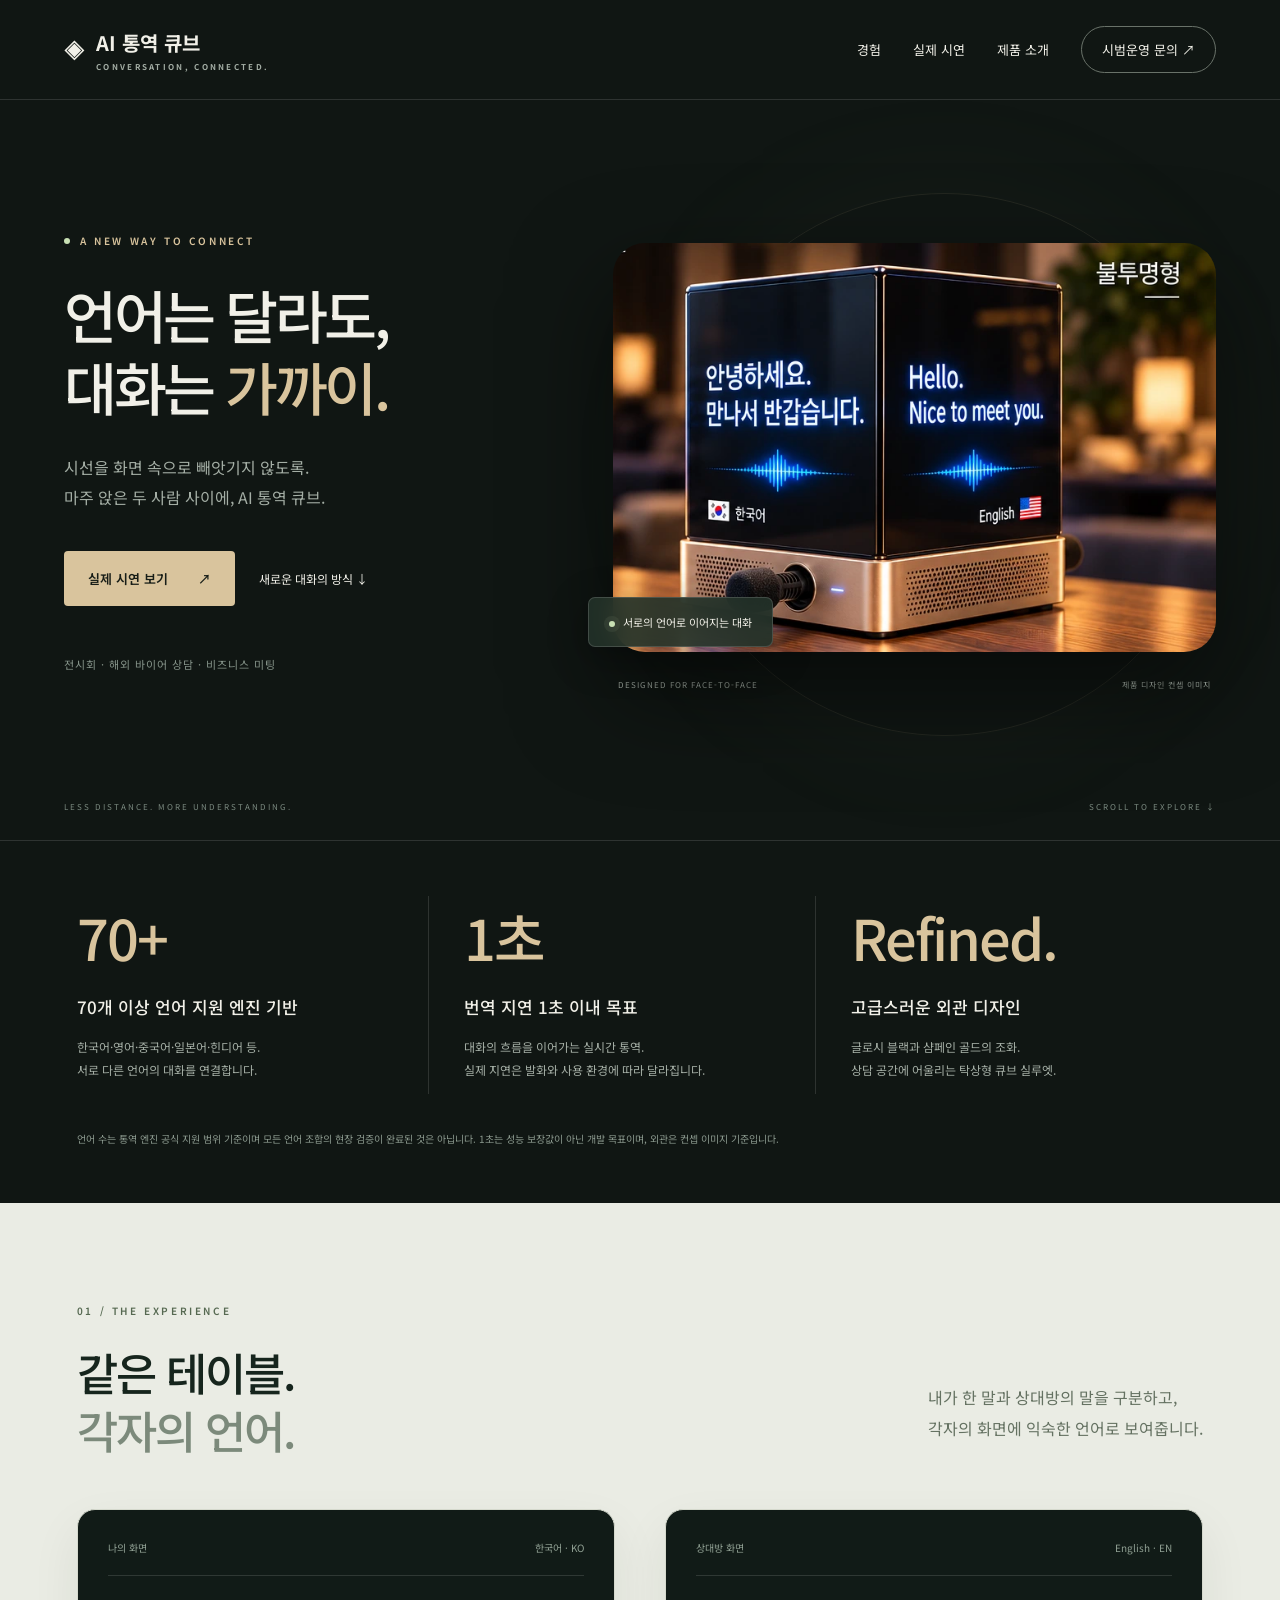
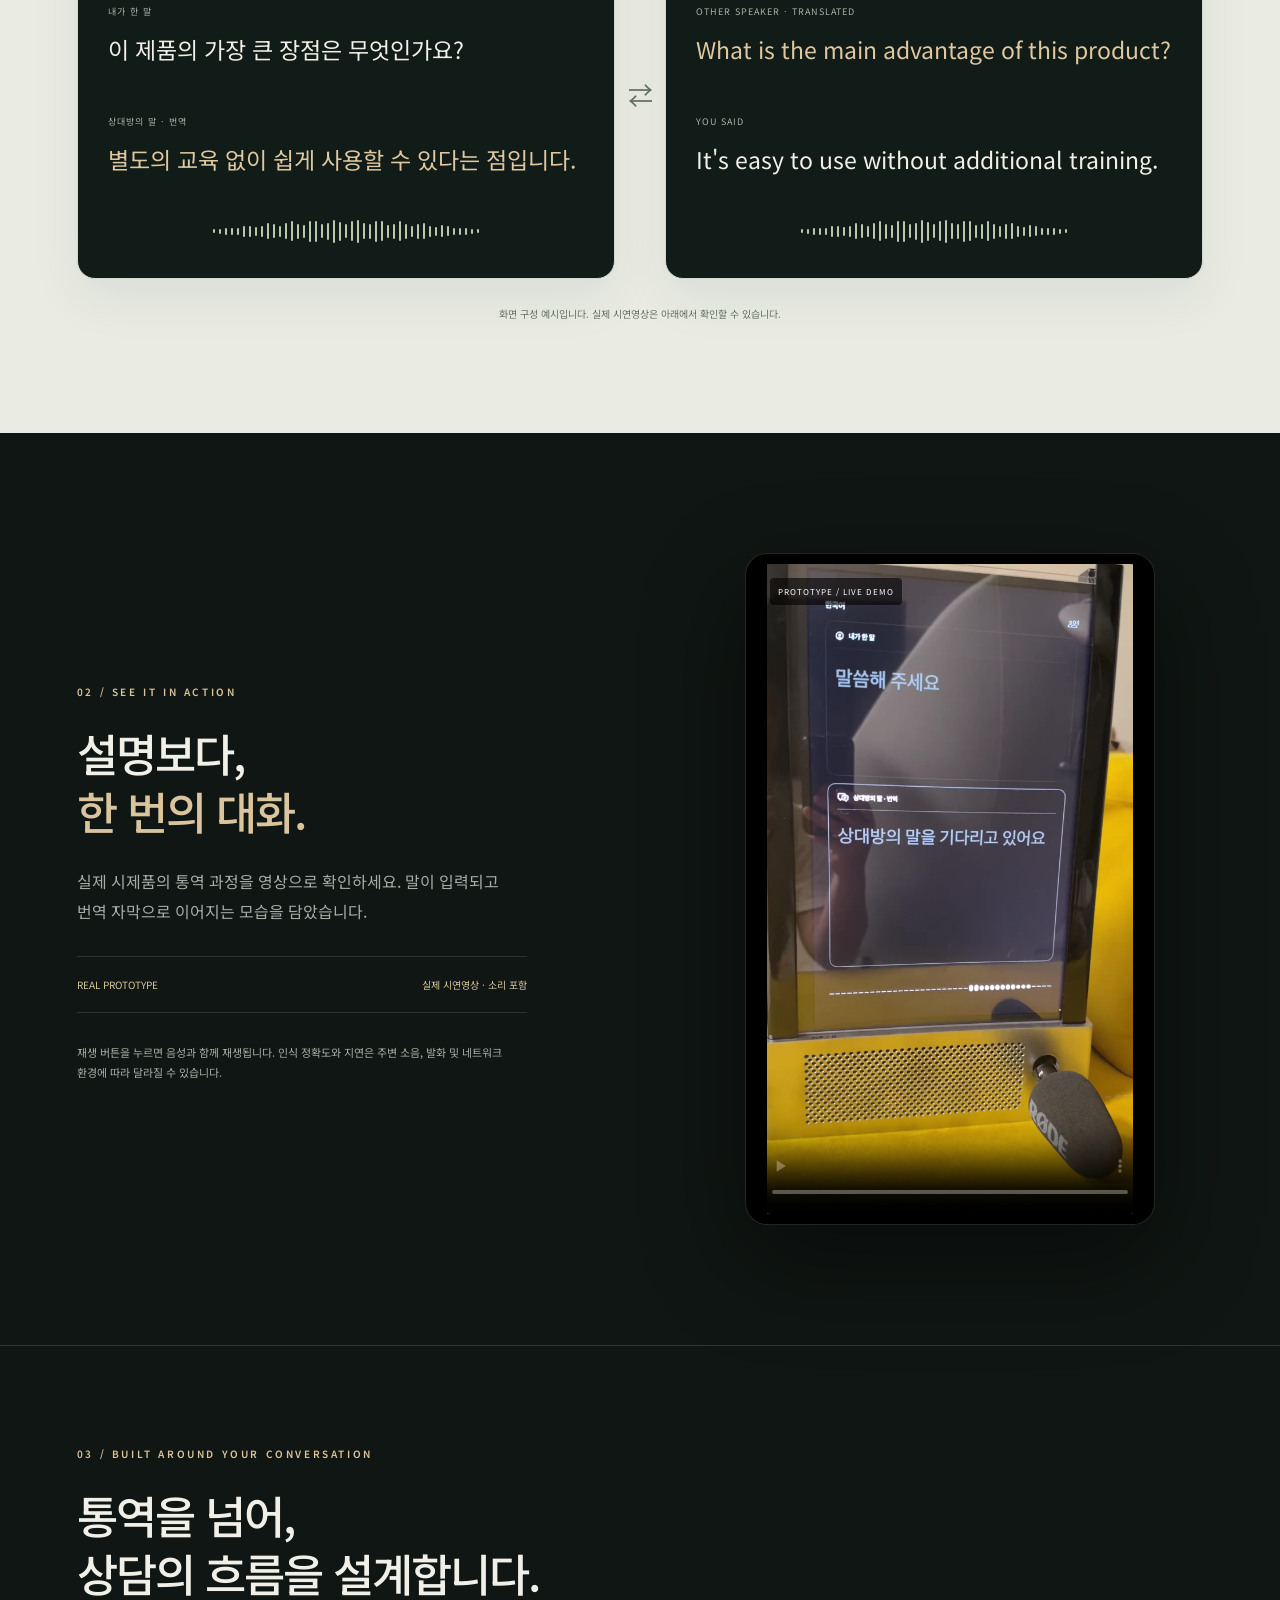
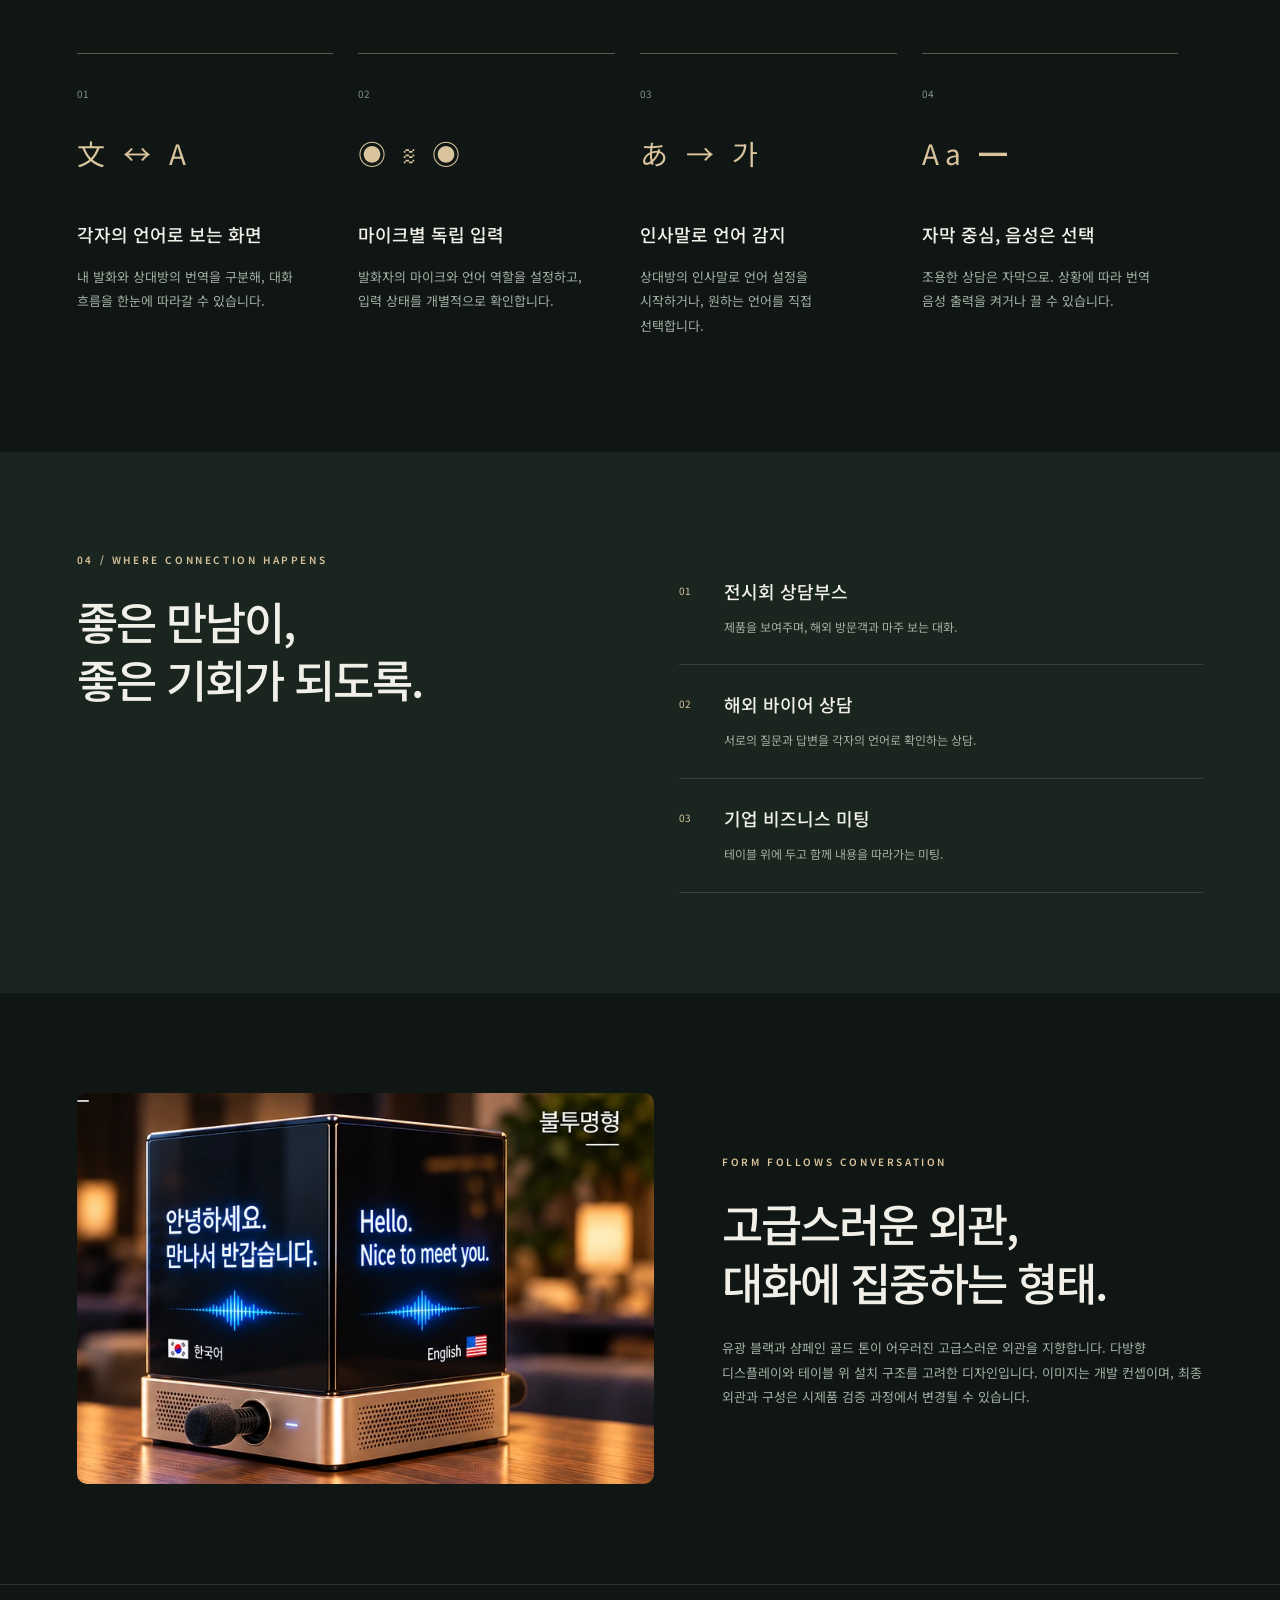
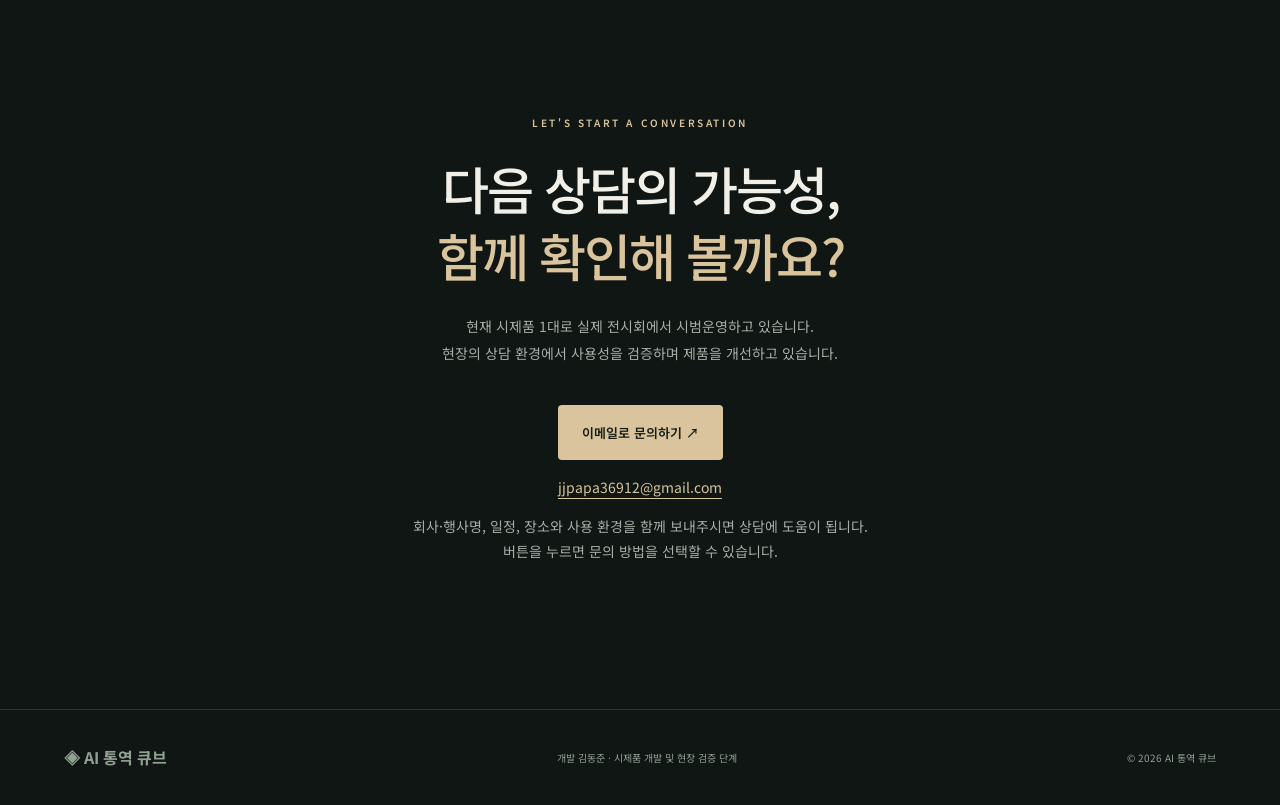
==== commit c2a47bdb: "Add visible contact choices and update exhibition pilot status" ====
--- a/index.html
+++ b/index.html
@@ -6,4 +6,4 @@
 <section id="details" class="features section"><div class="eyebrow">03 / BUILT AROUND YOUR CONVERSATION</div><h2>통역을 넘어,<br>상담의 흐름을 설계합니다.</h2><div class="feature-grid"><article><b>01</b><div class="icon">文 ↔ A</div><h3>각자의 언어로 보는 화면</h3><p>내 발화와 상대방의 번역을 구분해, 대화 흐름을 한눈에 따라갈 수 있습니다.</p></article><article><b>02</b><div class="icon">◉ ≋ ◉</div><h3>마이크별 독립 입력</h3><p>발화자의 마이크와 언어 역할을 설정하고, 입력 상태를 개별적으로 확인합니다.</p></article><article><b>03</b><div class="icon">あ → 가</div><h3>인사말로 언어 감지</h3><p>상대방의 인사말로 언어 설정을 시작하거나, 원하는 언어를 직접 선택합니다.</p></article><article><b>04</b><div class="icon">Aa ━</div><h3>자막 중심, 음성은 선택</h3><p>조용한 상담은 자막으로. 상황에 따라 번역 음성 출력을 켜거나 끌 수 있습니다.</p></article></div></section>
 <section class="usecase section"><div class="usecase-title"><div class="eyebrow">04 / WHERE CONNECTION HAPPENS</div><h2>좋은 만남이,<br>좋은 기회가 되도록.</h2></div><div class="usecase-list"><article><span>01</span><h3>전시회 상담부스</h3><p>제품을 보여주며, 해외 방문객과 마주 보는 대화.</p></article><article><span>02</span><h3>해외 바이어 상담</h3><p>서로의 질문과 답변을 각자의 언어로 확인하는 상담.</p></article><article><span>03</span><h3>기업 비즈니스 미팅</h3><p>테이블 위에 두고 함께 내용을 따라가는 미팅.</p></article></div></section>
 <section class="design section"><img src="assets/cube.webp" alt="AI 통역 큐브 완성 외관 디자인 컨셉" loading="lazy"><div><div class="eyebrow">FORM FOLLOWS CONVERSATION</div><h2>고급스러운 외관,<br>대화에 집중하는 형태.</h2><p>유광 블랙과 샴페인 골드 톤이 어우러진 고급스러운 외관을 지향합니다. 다방향 디스플레이와 테이블 위 설치 구조를 고려한 디자인입니다. 이미지는 개발 컨셉이며, 최종 외관과 구성은 시제품 검증 과정에서 변경될 수 있습니다.</p></div></section>
-<section id="contact" class="contact section"><div class="eyebrow">LET'S START A CONVERSATION</div><h2>다음 상담의 가능성,<br><em>함께 확인해 볼까요?</em></h2><p>현재 시제품 1대로 시범운영을 협의하고 있습니다.<br>행사 환경과 상담 방식에 맞춰 실제 사용 가능성을 검증합니다.</p><a class="button primary" href="mailto:jjpapa36912@gmail.com?subject=AI%20통역%20큐브%20시범운영%20문의">이메일로 문의하기 ↗</a><p class="contact-email"><a href="mailto:jjpapa36912@gmail.com">jjpapa36912@gmail.com</a></p><p class="fine">회사·행사명, 일정, 장소와 사용 환경을 함께 보내주시면 상담에 도움이 됩니다.<br>버튼을 누르면 기기에 설정된 이메일 앱이 열립니다.</p></section></main><footer><a class="brand" href="#">◈ AI 통역 큐브</a><span>개발 김동준 · 시제품 개발 및 현장 검증 단계</span><span>© 2026 AI 통역 큐브</span></footer><script src="app.js"></script></body></html>
+<section id="contact" class="contact section"><div class="eyebrow">LET'S START A CONVERSATION</div><h2>다음 상담의 가능성,<br><em>함께 확인해 볼까요?</em></h2><p>현재 시제품 1대로 실제 전시회에서 시범운영하고 있습니다.<br>현장의 상담 환경에서 사용성을 검증하며 제품을 개선하고 있습니다.</p><button class="button primary" id="contact-open" aria-expanded="false" aria-controls="contact-options">이메일로 문의하기 ↗</button><div id="contact-options" class="contact-options" hidden><h3>편한 방법으로 문의해 주세요</h3><a class="button primary" href="https://mail.google.com/mail/?view=cm&amp;fs=1&amp;to=jjpapa36912%40gmail.com&amp;su=AI%20통역%20큐브%20시범운영%20문의" target="_blank" rel="noopener noreferrer">Gmail에서 작성하기 ↗</a><a class="button mail-secondary" href="mailto:jjpapa36912@gmail.com?subject=AI%20통역%20큐브%20시범운영%20문의">기본 메일 앱에서 작성 ↗</a><button class="button mail-secondary" id="copy-email">이메일 주소 복사</button><p id="contact-status" role="status"></p><p class="fine">Gmail은 로그인 후 작성할 수 있습니다. 기본 메일 앱이 열리지 않으면 Gmail을 이용하거나 아래 주소를 직접 복사해 주세요.</p></div><p class="contact-email"><a href="mailto:jjpapa36912@gmail.com">jjpapa36912@gmail.com</a></p><p class="fine">회사·행사명, 일정, 장소와 사용 환경을 함께 보내주시면 상담에 도움이 됩니다.<br>버튼을 누르면 문의 방법을 선택할 수 있습니다.</p></section></main><footer><a class="brand" href="#">◈ AI 통역 큐브</a><span>개발 김동준 · 시제품 개발 및 현장 검증 단계</span><span>© 2026 AI 통역 큐브</span></footer><script src="app.js"></script></body></html>
--- a/style.css
+++ b/style.css
@@ -2,3 +2,5 @@
 :root{--bg:#101613;--cream:#f1f0e8;--muted:#a4aea5;--gold:#d9c49d;--line:#ffffff20}*{box-sizing:border-box}html{scroll-behavior:smooth;scroll-padding-top:110px}body{margin:0;background:var(--bg);color:var(--cream);font-family:'Noto Sans KR',sans-serif;word-break:keep-all;-webkit-font-smoothing:antialiased}a{color:inherit;text-decoration:none}button,input,textarea{font:inherit}button,a,input,textarea{outline-offset:6px}header{height:100px;display:flex;align-items:center;justify-content:space-between;padding:0 5%;border-bottom:1px solid var(--line);position:relative;z-index:3}.brand{display:flex;gap:12px;align-items:center;font-size:20px;font-weight:700}.brand>span{display:grid;gap:4px}.brand small{font-size:8px;letter-spacing:2.3px;color:var(--muted)}nav{display:flex;gap:32px;align-items:center;font-size:13px}nav a:hover,.text-link:hover{color:var(--gold)}.nav-cta{border:1px solid #697269;border-radius:30px;padding:13px 20px}.skip{position:fixed;top:-100px;background:white;color:black;z-index:9;padding:15px}.skip:focus{top:0}.hero{position:relative;min-height:740px;max-width:1600px;margin:auto;display:grid;grid-template-columns:1fr 1.15fr;align-items:center;gap:24px;padding:75px 5% 110px;overflow:hidden}.eyebrow{font-size:10px;letter-spacing:2.6px;font-weight:600;color:var(--gold);display:flex;align-items:center;gap:10px}.eyebrow i,.pulse{width:6px;height:6px;display:inline-block;background:#c8e0b4;border-radius:50%}.hero h1{font-size:clamp(44px,4.5vw,76px);font-weight:500;line-height:1.25;letter-spacing:-3.5px;margin:30px 0}em{font-style:normal;color:var(--gold)}p{font-size:16px;line-height:1.9;color:var(--muted)}.actions{display:flex;align-items:center;gap:24px;margin-top:38px}.button{display:inline-flex;gap:30px;justify-content:space-between;align-items:center;border-radius:4px;border:0;padding:18px 24px;font-size:13px;font-weight:600;cursor:pointer;transition:transform .3s,background .3s}.primary{background:var(--gold);color:#171d17}.primary:hover{background:#ead7b8;transform:translateY(-3px)}.text-link{font-size:12px}.hero-note{margin-top:50px;font-size:11px;color:#859389;letter-spacing:1px}.hero-product{margin:0;position:relative;padding:50px 0 0;perspective:1000px}.hero-product>img{width:100%;border-radius:32px;position:relative;box-shadow:0 40px 100px #0008;animation:float 8s ease-in-out infinite}.hero-product figcaption{display:flex;justify-content:space-between;font-size:8px;color:var(--muted);letter-spacing:1px;margin:22px 5px}.orbit{position:absolute;width:90%;aspect-ratio:1;border:1px solid #d9c49d18;border-radius:50%;top:0;left:10%;box-shadow:0 0 150px #b3b98b0c}.floating-label{position:absolute;bottom:65px;left:-25px;background:#233229e8;border:1px solid #ffffff25;padding:16px 20px;font-size:11px;border-radius:7px;backdrop-filter:blur(12px);box-shadow:0 10px 40px #0005}.pulse{margin-right:8px;box-shadow:0 0 0 5px #c8e0b411}.hero-bottom{position:absolute;bottom:28px;left:5%;right:5%;display:flex;justify-content:space-between;color:#7b8a80;font-size:8px;letter-spacing:2px}.section{padding:100px 6%;max-width:1600px;margin:auto}.experience{background:#eaece4;color:#16251d;max-width:none}.experience>.eyebrow{color:#566951}.section-heading{display:flex;justify-content:space-between;align-items:end;margin:25px 0 50px}h2{font-size:clamp(32px,3.5vw,52px);font-weight:500;letter-spacing:-2px;line-height:1.3;margin:25px 0}.section-heading h2{margin:0}.section-heading h2 span{color:#7c8a7b}.section-heading p{color:#657262}.conversation{display:grid;grid-template-columns:1fr 50px 1fr;align-items:center}.screen{background:#111b17;border:1px solid #d5d9cd;border-radius:18px;padding:30px;min-height:370px;box-shadow:0 20px 50px #14291c12;color:var(--cream)}.screen-top{display:flex;justify-content:space-between;font-size:10px;color:#91a194;border-bottom:1px solid var(--line);padding-bottom:20px}.message{padding:20px 0 6px}.message small{font-size:9px;letter-spacing:1px;color:#a4b5a6}.message p{color:#f1f0e8;font-size:23px;line-height:1.55;margin:12px 0}.message.translated p{color:#dfc89f}.connection{text-align:center;font-size:25px;color:#60745e}.wave{height:22px;display:flex;align-items:center;justify-content:center;gap:4px;margin-top:25px}.wave i{width:2px;height:var(--h);background:#b6c9ac;border-radius:2px;animation:wave 1.4s ease-in-out infinite;animation-delay:var(--d)}.caption{font-size:10px;text-align:center;color:#63725f;margin-top:25px}.demo{display:grid;grid-template-columns:1fr 1fr;align-items:center;gap:10%;padding-top:120px;padding-bottom:120px}.demo-copy{max-width:450px}.demo-meta{border-top:1px solid var(--line);border-bottom:1px solid var(--line);padding:20px 0;display:flex;justify-content:space-between;font-size:10px;color:var(--gold);margin:30px 0}.fine{font-size:11px;line-height:1.8}.video-frame{max-width:410px;justify-self:center;position:relative;width:100%;background:#000;border:1px solid #ffffff24;padding:10px;border-radius:22px;box-shadow:0 35px 100px #0007}.video-frame video{width:100%;display:block;border-radius:14px;max-height:650px;background:#000}.video-tag{position:absolute;top:24px;left:24px;font-size:8px;background:#0009;padding:8px;border-radius:4px;pointer-events:none;color:#fff;letter-spacing:1px}.features{border-top:1px solid var(--line)}.feature-grid{display:grid;grid-template-columns:repeat(4,1fr);gap:0;margin-top:50px}.feature-grid article{border-top:1px solid #d9c49d60;padding:25px 25px 0 0;margin-right:25px}.feature-grid b{font-size:10px;color:#849285;font-weight:400}.icon{font-size:28px;color:var(--gold);height:100px;display:flex;align-items:center;letter-spacing:5px}h3{font-size:18px;font-weight:500}.feature-grid p{font-size:13px}.usecase{display:grid;grid-template-columns:1fr 1fr;gap:7%;background:#19251e;max-width:none}.usecase-list article{display:grid;grid-template-columns:30px 1fr;gap:0 15px;padding:26px 0;border-bottom:1px solid var(--line)}.usecase-list article>span{grid-row:span 2;font-size:10px;color:var(--gold);padding-top:5px}.usecase-list h3{margin:0}.usecase-list p{font-size:12px;margin-bottom:0}.design{display:grid;grid-template-columns:1.2fr 1fr;gap:6%;align-items:center}.design img{width:100%;border-radius:10px}.design p{font-size:13px}.contact{text-align:center;padding-top:130px;padding-bottom:130px;border-top:1px solid var(--line)}.contact .eyebrow{justify-content:center}.contact h2{font-size:clamp(35px,4vw,60px)}.contact .button{margin-top:24px}.contact p{font-size:14px}footer{padding:35px 5%;border-top:1px solid var(--line);display:flex;justify-content:space-between;align-items:center;color:#91a194;gap:20px}footer .brand{font-size:16px}footer span{font-size:10px}#inquiry-panel{max-width:550px;margin:40px auto 0;text-align:left}form{display:grid;gap:18px}label{display:grid;gap:10px;font-size:12px}input,textarea{width:100%;border:1px solid #ffffff30;background:#1e2c23;color:white;border-radius:6px;padding:15px}textarea{resize:vertical}.reveal{opacity:0;transform:translateY(22px);transition:opacity .8s,transform .8s}.reveal.visible{opacity:1;transform:none}@keyframes float{50%{transform:translateY(-12px)}}@keyframes wave{50%{transform:scaleY(.4)}}@media(max-width:900px){header{height:85px}nav{gap:20px}nav>a:not(.nav-cta){display:none}.hero{grid-template-columns:1fr;padding-top:55px}.hero-copy{max-width:620px}.hero-product{max-width:650px;margin:0 auto;width:100%;padding-top:15px}.hero h1{font-size:56px}.hero-bottom{font-size:7px}.section{padding:70px 6%}.demo{gap:6%}.feature-grid{grid-template-columns:1fr 1fr;gap:30px}.design{grid-template-columns:1fr}.design img{order:2}.floating-label{left:10px}.section-heading{align-items:start;gap:30px}.message p{font-size:19px}.screen{padding:22px}.usecase{grid-template-columns:1fr}.demo h2{font-size:40px}}@media(max-width:600px){.brand{font-size:15px}.nav-cta{padding:11px 13px;font-size:10px}.hero h1{font-size:46px;letter-spacing:-2.5px}.actions{gap:16px}.button{padding:16px;font-size:12px}.text-link{font-size:10px}.hero-bottom span:last-child{display:none}.hero-note{margin-top:28px}.hero-product figcaption{font-size:7px}.section-heading{display:block}.section-heading p{font-size:13px;margin-top:25px}.conversation{grid-template-columns:1fr;gap:18px}.connection{display:none}.screen{min-height:320px}.message p{font-size:22px}.demo{grid-template-columns:1fr;gap:35px}.video-frame{max-width:330px}.feature-grid{gap:24px}.feature-grid article{padding-right:8px;margin:0}.feature-grid h3{font-size:15px}.feature-grid p{font-size:12px}footer{flex-wrap:wrap}footer .brand{width:100%}.contact p{font-size:12px}.floating-label{font-size:9px;padding:12px}}@media(prefers-reduced-motion:reduce){html{scroll-behavior:auto}*,*::before,*::after{animation:none!important;transition:none!important}.reveal{opacity:1;transform:none}}
 
 .highlights{display:grid;grid-template-columns:repeat(3,1fr);gap:35px;border-top:1px solid var(--line);padding-top:55px;padding-bottom:55px}.highlights article{border-right:1px solid var(--line);padding-right:20px}.highlights article:last-of-type{border:0}.highlights strong{font-size:56px;letter-spacing:-2px;color:var(--gold);font-weight:500}.highlights h3{font-size:17px}.highlights p{font-size:12px}.highlight-note{grid-column:1/-1;color:#8b998e;font-size:10px!important;margin:0}.highlight-note a{text-decoration:underline}@media(max-width:700px){.highlights{grid-template-columns:1fr;gap:25px}.highlights article{border-right:0;border-bottom:1px solid var(--line);padding-bottom:25px}.highlights strong{font-size:48px}}
+
+.contact-options{max-width:600px;margin:30px auto 0;padding:25px;border:1px solid var(--line);border-radius:12px;background:#1b281f}.contact-options[hidden]{display:none}.contact-options .button{margin:8px;gap:12px}.mail-secondary{background:transparent;color:var(--cream);border:1px solid #ffffff40}.contact-email a{color:var(--gold);text-decoration:underline;text-underline-offset:5px}.contact-options h3{margin-top:0}#contact-status{color:var(--gold)}
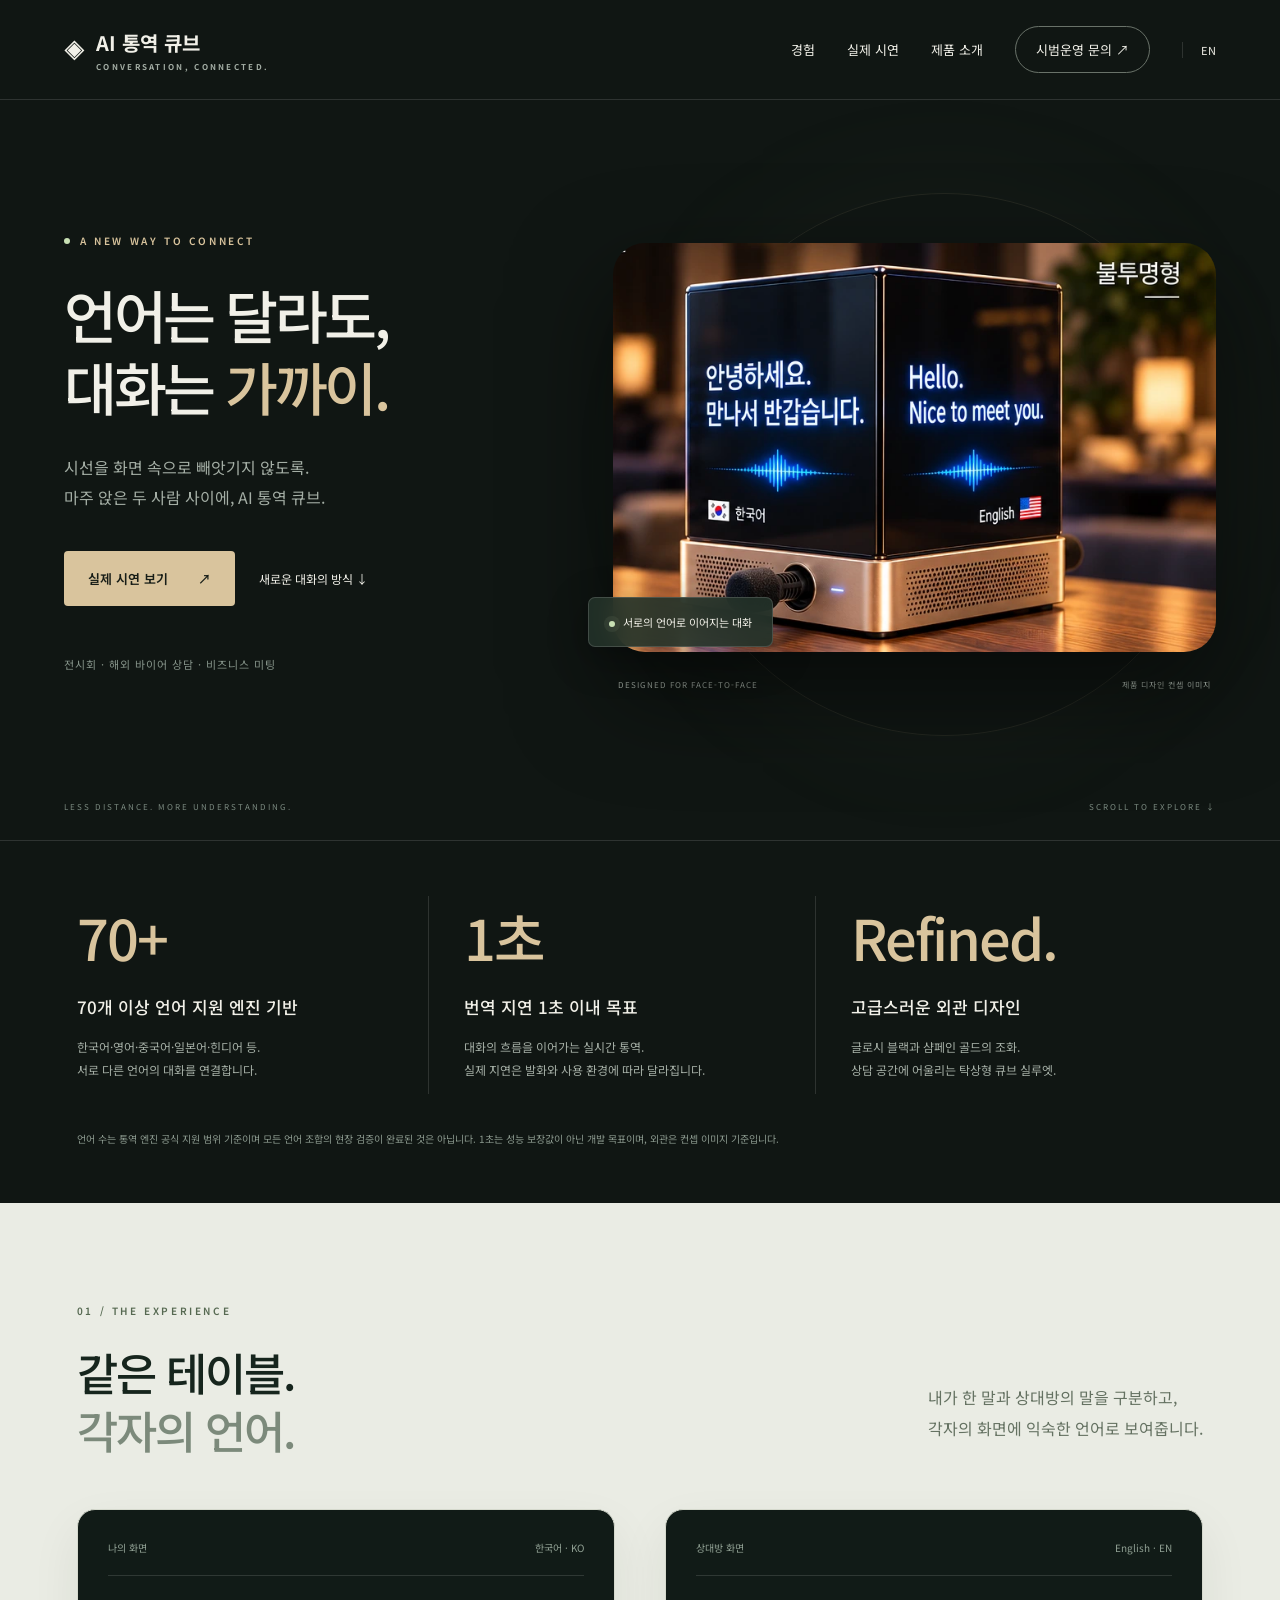
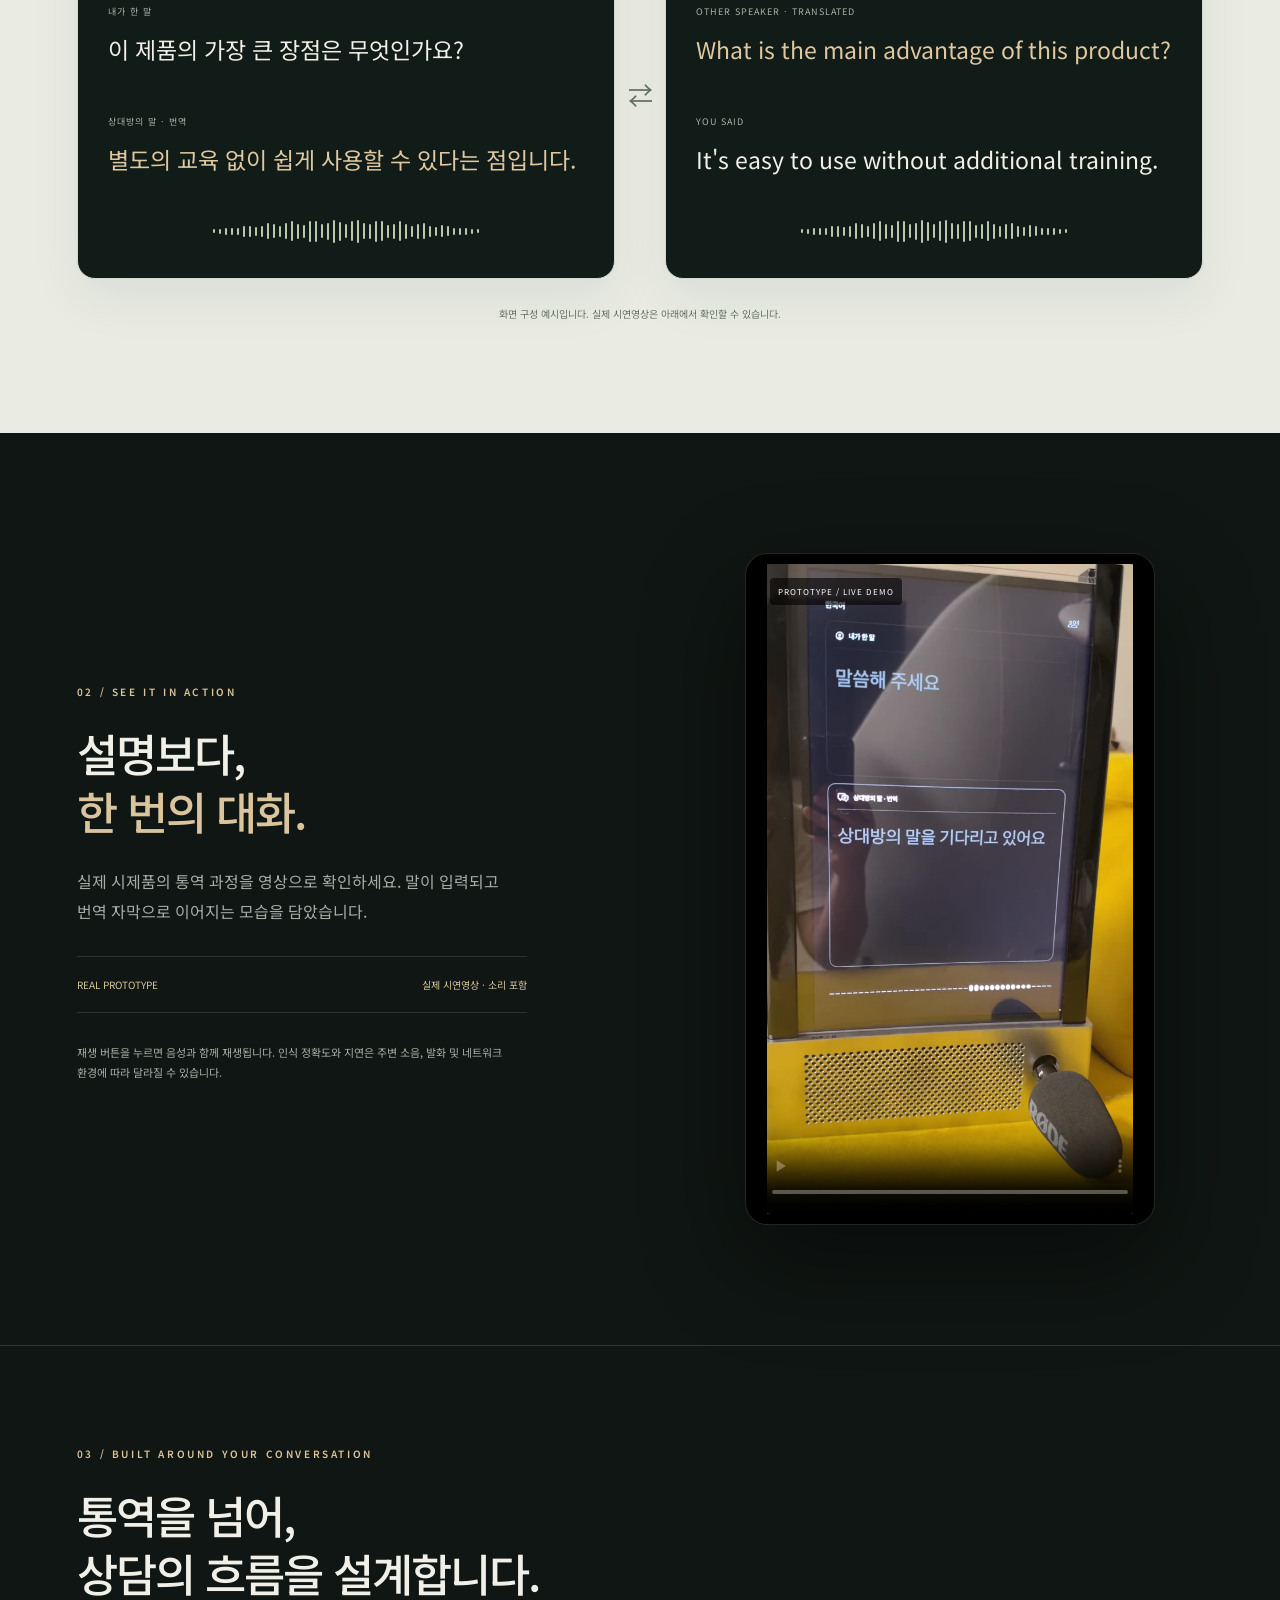
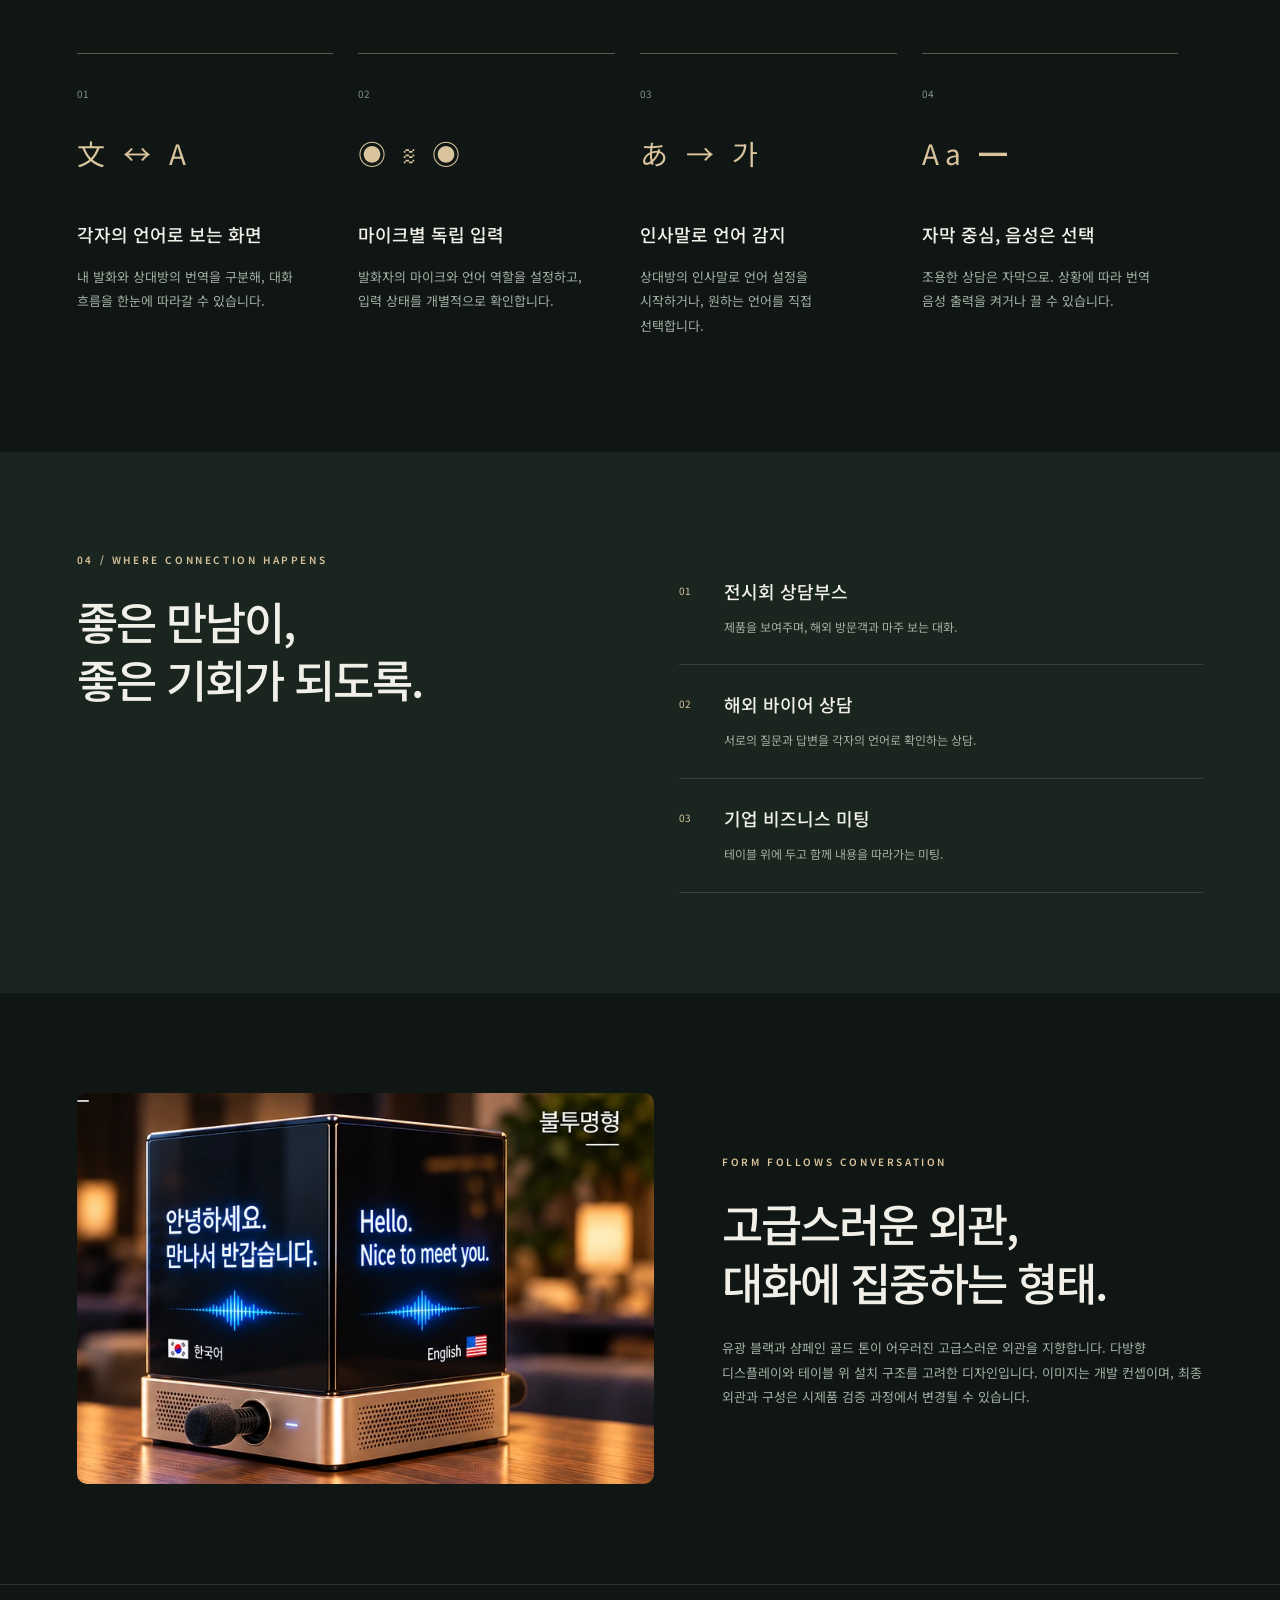
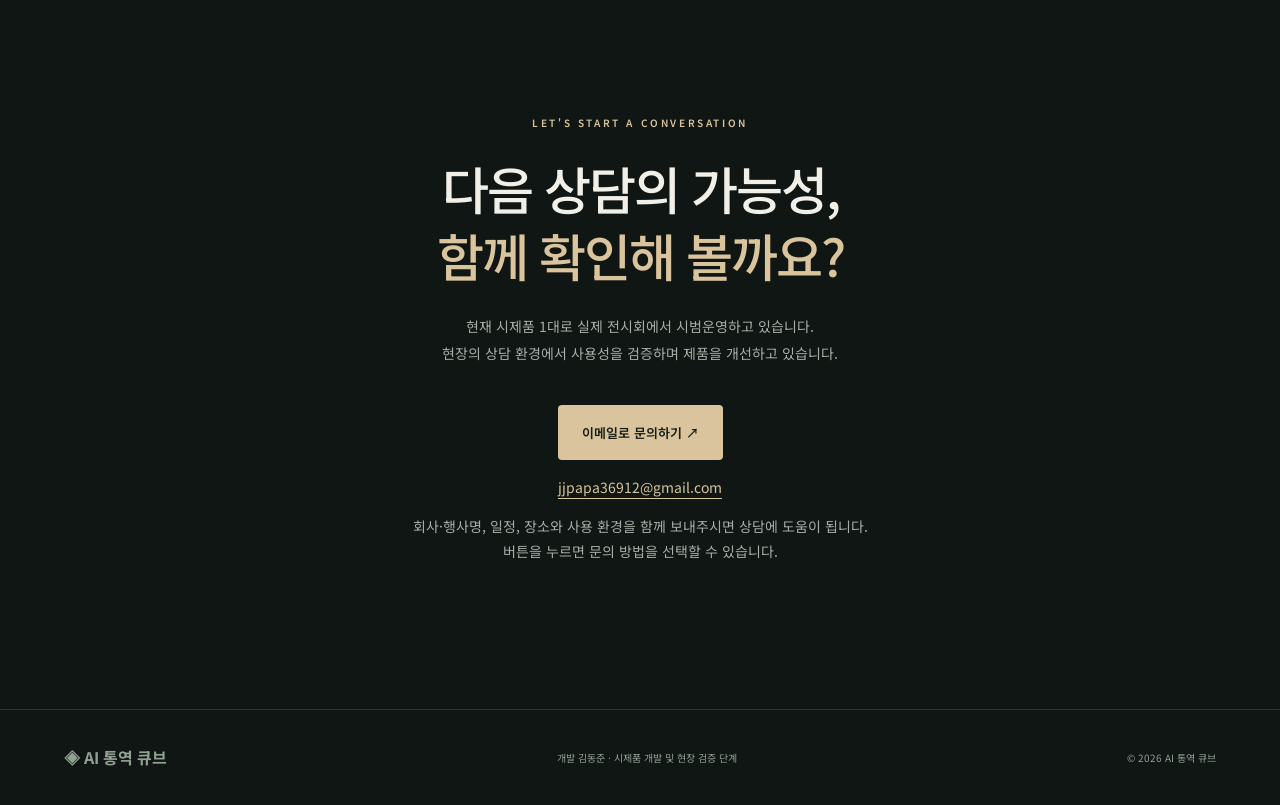
==== commit 8e80adcd: "Add matching English product page and language navigation" ====
--- a/index.html
+++ b/index.html
@@ -1,5 +1,5 @@
-<!doctype html><html lang="ko"><head><meta charset="utf-8"><meta name="viewport" content="width=device-width,initial-scale=1"><meta name="theme-color" content="#101613"><meta name="description" content="마주 보는 대화, 각자의 언어로. 전시회와 해외 바이어 상담을 위한 AI 통역 큐브 시제품을 만나보세요."><title>AI 통역 큐브 — 대화에는 경계가 없도록</title><link rel="stylesheet" href="style.css"></head><body>
-<a class="skip" href="#main">본문 바로가기</a><header><a class="brand" href="#">◈ <span>AI 통역 큐브<small>CONVERSATION, CONNECTED.</small></span></a><nav aria-label="주 메뉴"><a href="#experience">경험</a><a href="#demo">실제 시연</a><a href="#details">제품 소개</a><a class="nav-cta" href="#contact">시범운영 문의 ↗</a></nav></header>
+<!doctype html><html lang="ko"><head><meta charset="utf-8"><meta name="viewport" content="width=device-width,initial-scale=1"><meta name="theme-color" content="#101613"><meta name="description" content="마주 보는 대화, 각자의 언어로. 전시회와 해외 바이어 상담을 위한 AI 통역 큐브 시제품을 만나보세요."><title>AI 통역 큐브 — 대화에는 경계가 없도록</title><link rel="alternate" hreflang="ko" href="https://jjpapa36912.github.io/ai-interpreter-cube/"><link rel="alternate" hreflang="en" href="https://jjpapa36912.github.io/ai-interpreter-cube/en.html"><link rel="stylesheet" href="style.css"></head><body>
+<a class="skip" href="#main">본문 바로가기</a><header><a class="brand" href="#">◈ <span>AI 통역 큐브<small>CONVERSATION, CONNECTED.</small></span></a><nav aria-label="주 메뉴"><a href="#experience">경험</a><a href="#demo">실제 시연</a><a href="#details">제품 소개</a><a class="nav-cta" href="#contact">시범운영 문의 ↗</a><a class="language-switch" href="en.html" lang="en" aria-label="Switch to English">EN</a></nav></header>
 <main id="main"><section class="hero"><div class="hero-copy"><div class="eyebrow"><i></i> A NEW WAY TO CONNECT</div><h1>언어는 달라도,<br>대화는 <em>가까이.</em></h1><p>시선을 화면 속으로 빼앗기지 않도록.<br>마주 앉은 두 사람 사이에, AI 통역 큐브.</p><div class="actions"><a class="button primary" href="#demo">실제 시연 보기 <span>↗</span></a><a class="text-link" href="#experience">새로운 대화의 방식 ↓</a></div><div class="hero-note">전시회 · 해외 바이어 상담 · 비즈니스 미팅</div></div><figure class="hero-product"><div class="orbit"></div><img src="assets/cube.webp" alt="검은 디스플레이와 샴페인 골드 하부를 가진 AI 통역 큐브 컨셉" fetchpriority="high"><figcaption><span>DESIGNED FOR FACE-TO-FACE</span><span>제품 디자인 컨셉 이미지</span></figcaption><div class="floating-label"><span class="pulse"></span>서로의 언어로 이어지는 대화</div></figure><div class="hero-bottom"><span>LESS DISTANCE. MORE UNDERSTANDING.</span><span>SCROLL TO EXPLORE ↓</span></div></section>
 <section class="highlights section" aria-label="제품 핵심 특징"><article><strong>70+</strong><h3>70개 이상 언어 지원 엔진 기반</h3><p>한국어·영어·중국어·일본어·힌디어 등.<br>서로 다른 언어의 대화를 연결합니다.</p></article><article><strong>1초</strong><h3>번역 지연 1초 이내 목표</h3><p>대화의 흐름을 이어가는 실시간 통역.<br>실제 지연은 발화와 사용 환경에 따라 달라집니다.</p></article><article><strong>Refined.</strong><h3>고급스러운 외관 디자인</h3><p>글로시 블랙과 샴페인 골드의 조화.<br>상담 공간에 어울리는 탁상형 큐브 실루엣.</p></article><p class="highlight-note">언어 수는 통역 엔진 공식 지원 범위 기준이며 모든 언어 조합의 현장 검증이 완료된 것은 아닙니다. 1초는 성능 보장값이 아닌 개발 목표이며, 외관은 컨셉 이미지 기준입니다.</p></section><section id="experience" class="experience section"><div class="eyebrow">01 / THE EXPERIENCE</div><div class="section-heading"><h2>같은 테이블.<br><span>각자의 언어.</span></h2><p>내가 한 말과 상대방의 말을 구분하고,<br>각자의 화면에 익숙한 언어로 보여줍니다.</p></div><div class="conversation"><article class="screen"><div class="screen-top"><span>나의 화면</span><span>한국어 · KO</span></div><div class="message own"><small>내가 한 말</small><p>이 제품의 가장 큰 장점은 무엇인가요?</p></div><div class="message translated"><small>상대방의 말 · 번역</small><p>별도의 교육 없이 쉽게 사용할 수 있다는 점입니다.</p></div><div class="wave" aria-hidden="true"></div></article><div class="connection" aria-hidden="true">⇄</div><article class="screen"><div class="screen-top"><span>상대방 화면</span><span>English · EN</span></div><div class="message translated"><small>OTHER SPEAKER · TRANSLATED</small><p>What is the main advantage of this product?</p></div><div class="message own"><small>YOU SAID</small><p>It's easy to use without additional training.</p></div><div class="wave" aria-hidden="true"></div></article></div><p class="caption">화면 구성 예시입니다. 실제 시연영상은 아래에서 확인할 수 있습니다.</p></section>
 <section id="demo" class="demo section"><div class="demo-copy"><div class="eyebrow">02 / SEE IT IN ACTION</div><h2>설명보다,<br><em>한 번의 대화.</em></h2><p>실제 시제품의 통역 과정을 영상으로 확인하세요. 말이 입력되고 번역 자막으로 이어지는 모습을 담았습니다.</p><div class="demo-meta"><span>REAL PROTOTYPE</span><span>실제 시연영상 · 소리 포함</span></div><p class="fine">재생 버튼을 누르면 음성과 함께 재생됩니다. 인식 정확도와 지연은 주변 소음, 발화 및 네트워크 환경에 따라 달라질 수 있습니다.</p></div><div class="video-frame"><video controls playsinline preload="metadata" poster="assets/poster.jpg"><source src="assets/demo.mp4" type="video/mp4">브라우저가 동영상 재생을 지원하지 않습니다. <a href="assets/demo.mp4">영상 다운로드</a></video><span class="video-tag">PROTOTYPE / LIVE DEMO</span></div></section>
--- a/style.css
+++ b/style.css
@@ -4,3 +4,12 @@
 .highlights{display:grid;grid-template-columns:repeat(3,1fr);gap:35px;border-top:1px solid var(--line);padding-top:55px;padding-bottom:55px}.highlights article{border-right:1px solid var(--line);padding-right:20px}.highlights article:last-of-type{border:0}.highlights strong{font-size:56px;letter-spacing:-2px;color:var(--gold);font-weight:500}.highlights h3{font-size:17px}.highlights p{font-size:12px}.highlight-note{grid-column:1/-1;color:#8b998e;font-size:10px!important;margin:0}.highlight-note a{text-decoration:underline}@media(max-width:700px){.highlights{grid-template-columns:1fr;gap:25px}.highlights article{border-right:0;border-bottom:1px solid var(--line);padding-bottom:25px}.highlights strong{font-size:48px}}
 
 .contact-options{max-width:600px;margin:30px auto 0;padding:25px;border:1px solid var(--line);border-radius:12px;background:#1b281f}.contact-options[hidden]{display:none}.contact-options .button{margin:8px;gap:12px}.mail-secondary{background:transparent;color:var(--cream);border:1px solid #ffffff40}.contact-email a{color:var(--gold);text-decoration:underline;text-underline-offset:5px}.contact-options h3{margin-top:0}#contact-status{color:var(--gold)}
+
+/* Keep the language selector accessible at every breakpoint. */
+.language-switch{font-size:11px;letter-spacing:.04em;border-left:1px solid var(--line);padding-left:18px;white-space:nowrap}
+html[lang="en"] body{word-break:normal;overflow-wrap:break-word}
+html[lang="en"] .hero h1{font-size:clamp(40px,4.1vw,68px);letter-spacing:-2.5px}
+html[lang="en"] h2{letter-spacing:-1.5px}
+@media(max-width:900px){nav>a.language-switch{display:inline-block}}
+@media(max-width:600px){nav{gap:12px}.language-switch{padding-left:10px}html[lang="en"] header .brand{font-size:12px}html[lang="en"] .hero h1{font-size:42px;letter-spacing:-1.8px}html[lang="en"] .actions{flex-wrap:wrap}html[lang="en"] .hero-note{line-height:1.9}}
+.nav-cta{white-space:nowrap}
